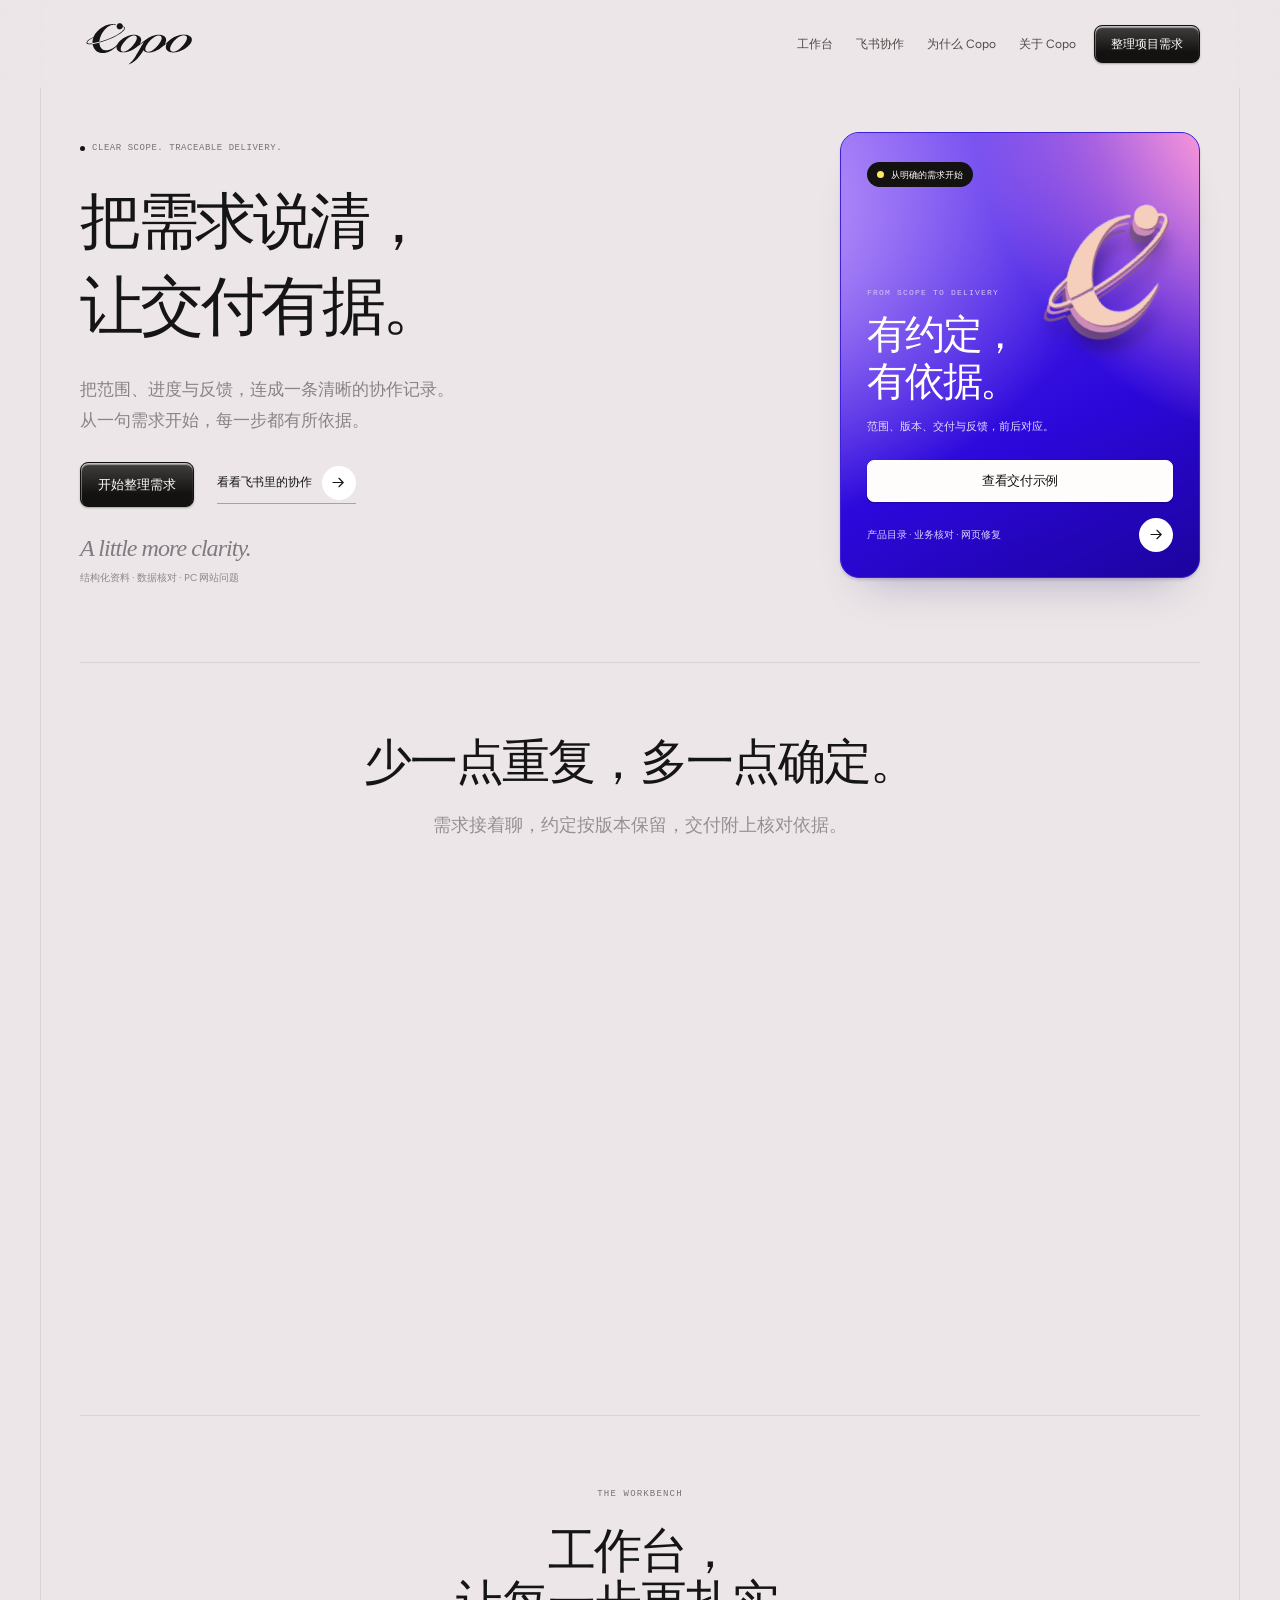
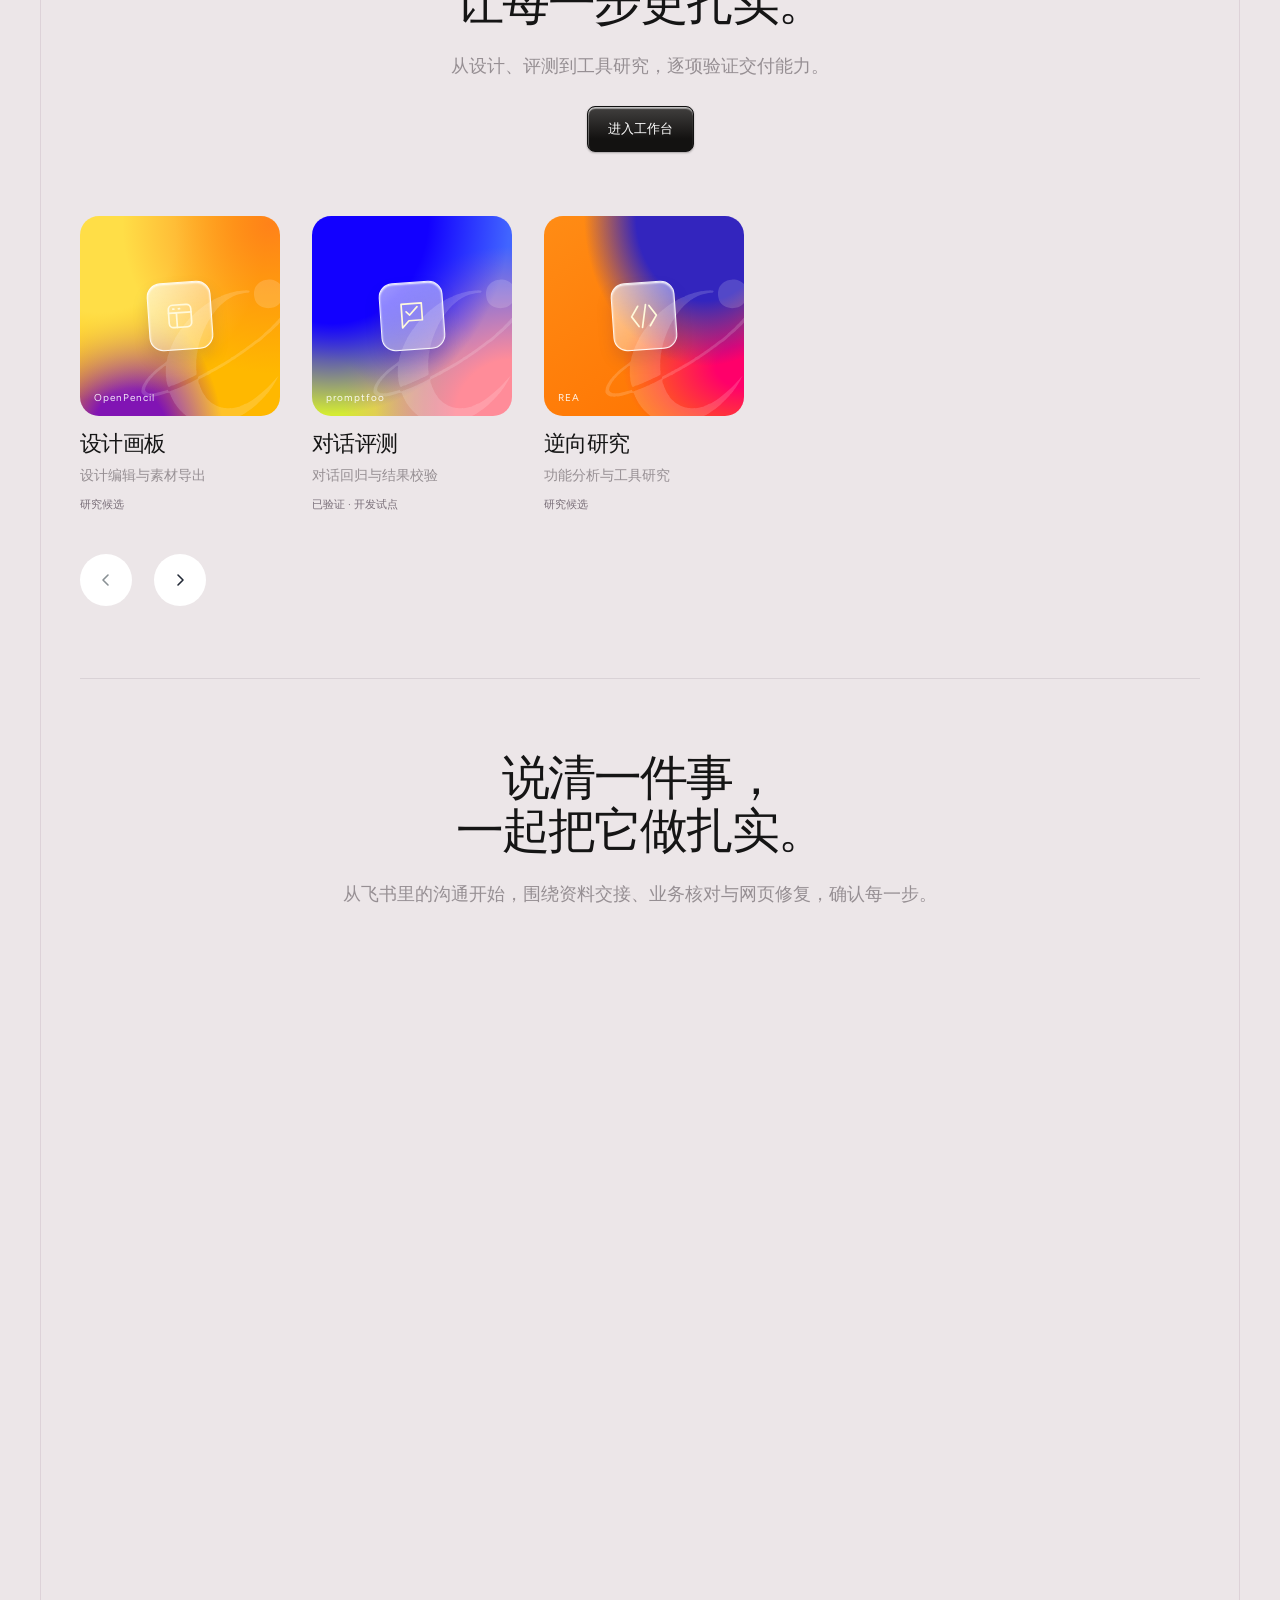
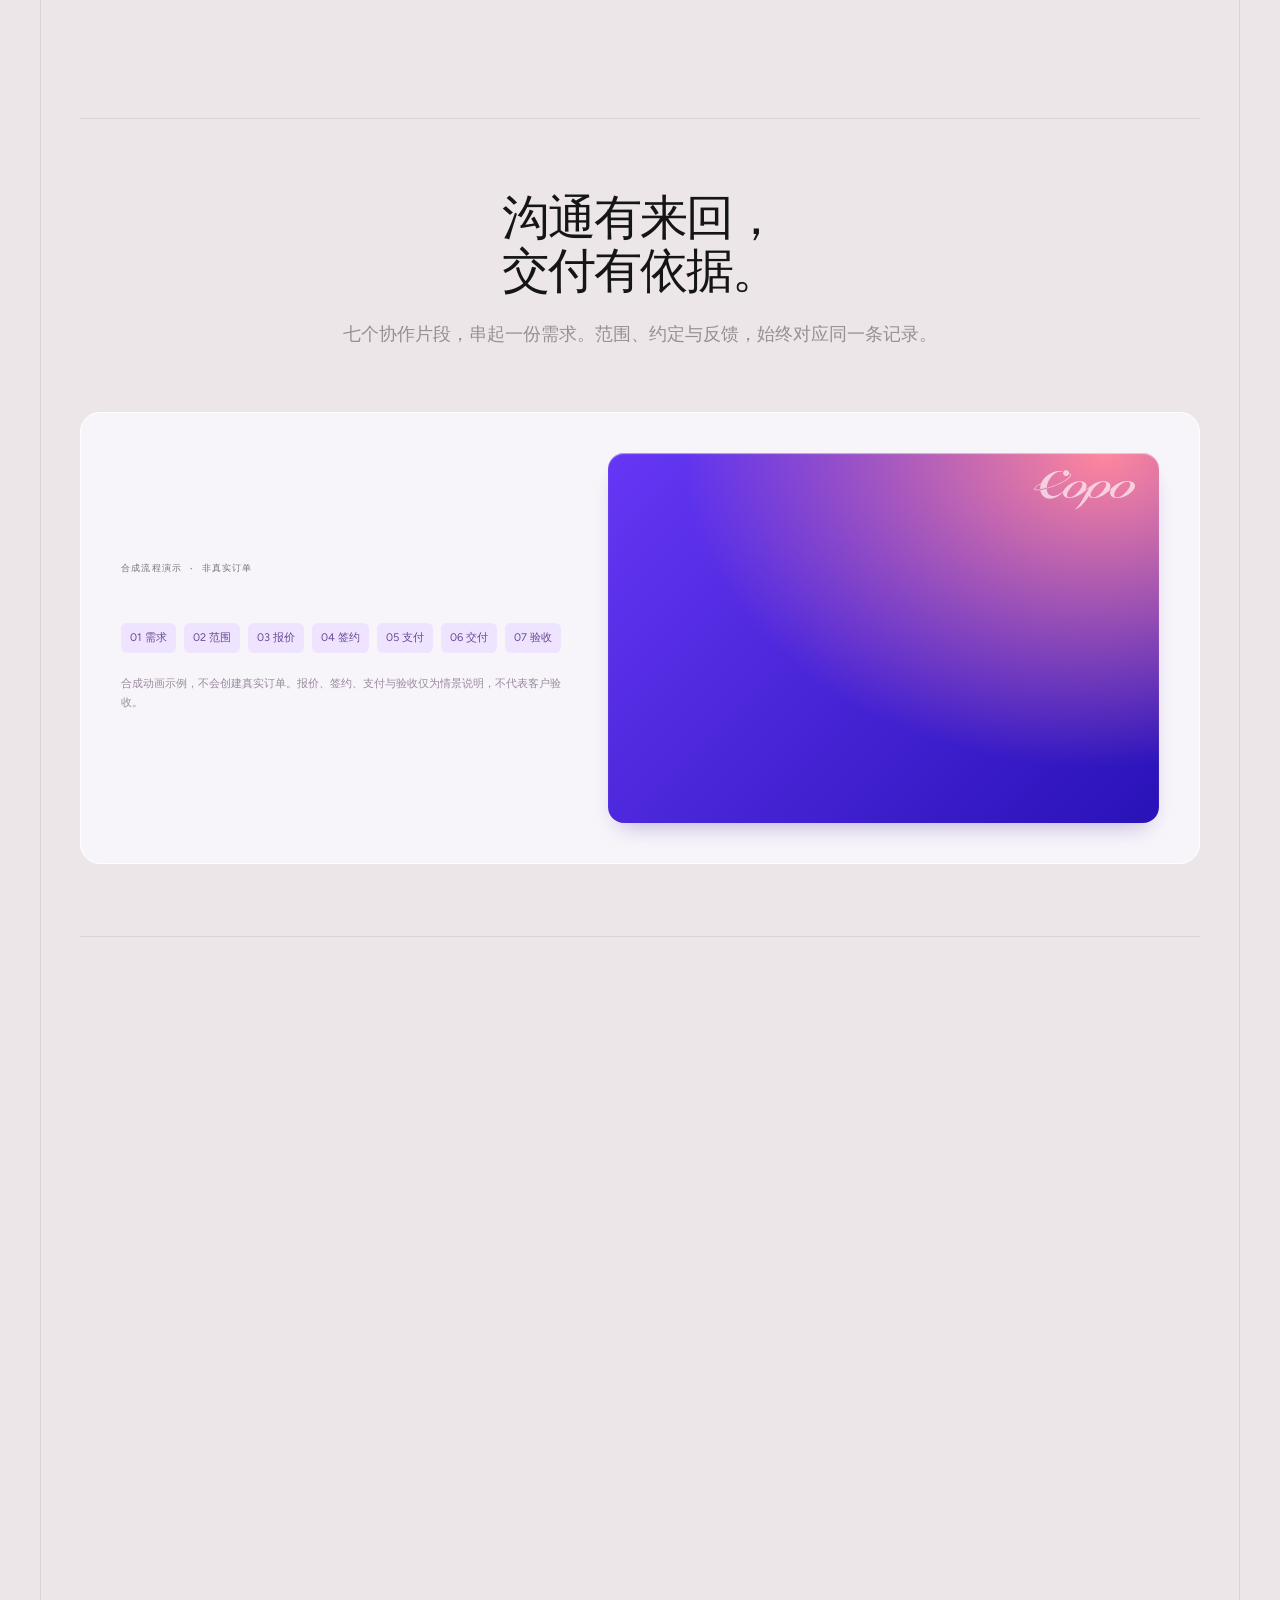
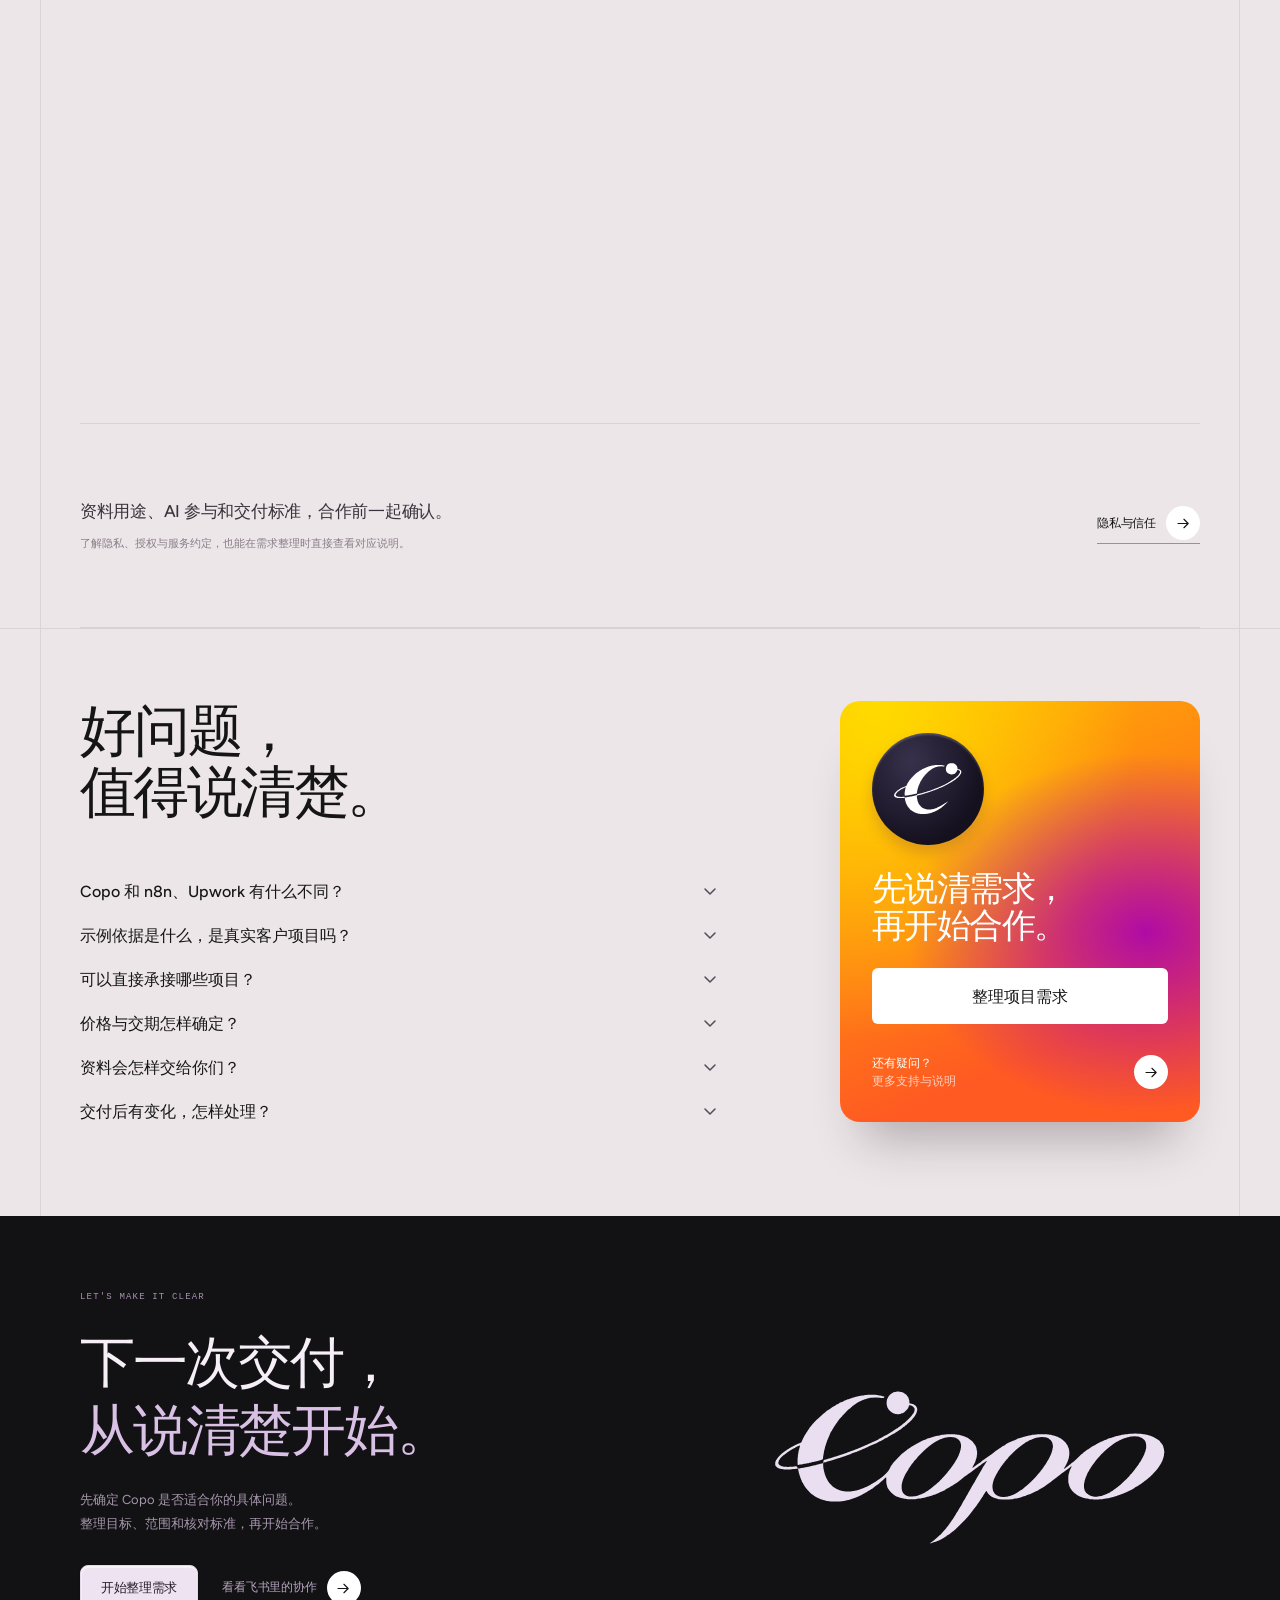
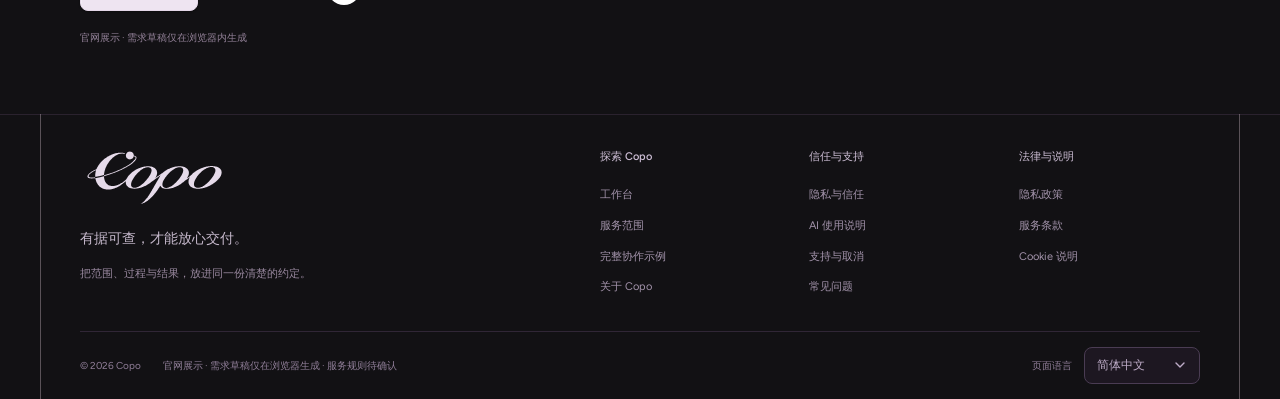
==== docs/index.html @ 919943b5 "发布 Copo 官网静态版本" ====
<!doctype html>
<html lang="zh-CN">
<head>
  <meta charset="utf-8">
  <meta name="viewport" content="width=device-width, initial-scale=1">
  <meta name="description" content="在飞书里澄清需求、确认范围、跟进交付与反馈。了解 Copo 的基本功能、协作优势与专业交接示例。">
  <meta name="referrer" content="no-referrer">
  <meta name="robots" content="noindex, nofollow">
  <meta name="theme-color" content="#ece6e8">
  <meta http-equiv="Content-Security-Policy" content="default-src 'none'; script-src 'self'; style-src 'self'; font-src data:; img-src 'self'; connect-src 'none'; form-action 'none'; base-uri 'none'; object-src 'none'">
  <title>Copo · 从需求，到可核对的交付</title>
  <link rel="icon" href="favicon.svg?v=lunar-20261014" type="image/svg+xml">
  <link rel="stylesheet" href="website.css">
  <script src="website-copy.js" defer></script>
  <script src="workbench-catalog.js" defer></script>
  <script src="website.js" defer></script>
</head>
<body data-surface="public" data-page="home">
  <a class="skip-link" href="#main">跳到主要内容</a>
  <header id="site-header"></header>
  <main id="main" tabindex="-1"></main>
  <footer id="site-footer"></footer>
  <noscript><p>请启用 JavaScript 查看交互预览。此页面不会上传资料。</p></noscript>
</body>
</html>
---- docs/website.css ----
:root {
  --paper: #ece8e7;
  --ink: #131211;
  --muted: #65605e;
  --line: #d8d2cf;
  --surface: #e5e0de;
  --accent: #4821be;
  --accent-soft: #e9e0fb;
  --button: #141313;
  --radius: 22px;
  --display-serif: "Iowan Old Style", "Baskerville", "Songti SC", "STSong", Georgia, serif;
  font-family: "PingFang SC", "Microsoft YaHei", -apple-system, BlinkMacSystemFont, "Segoe UI", sans-serif;
  color: var(--ink);
  background: var(--paper);
  font-synthesis: none;
  line-height: 1.7;
  -webkit-font-smoothing: antialiased;
  scroll-behavior: smooth;
  scroll-padding-top: 104px;
}
* { box-sizing: border-box; }
body { margin: 0; min-width: 900px; }
button, input, textarea, select { font: inherit; }
button, a, input, textarea, select, summary { -webkit-tap-highlight-color: transparent; }
a { color: inherit; text-decoration: none; }
button, summary { cursor: pointer; }
button { color: inherit; }
button:disabled { cursor: default; }
p, h1, h2, h3, h4 { margin: 0; }
h1, h2, h3, h4 { font-weight: 600; }
p { text-wrap: pretty; }
svg { display: block; }
::selection { background: #e6e1ff; color: var(--ink); }
:focus-visible { outline: 3px solid #a99cff; outline-offset: 4px; }
[hidden] { display: none !important; }
.sr-only { position: absolute; width: 1px; height: 1px; padding: 0; margin: -1px; overflow: hidden; clip: rect(0, 0, 0, 0); white-space: nowrap; border: 0; }
.skip-link { position: fixed; left: 24px; top: -100px; z-index: 20; padding: 12px 20px; background: var(--button); color: white; }
.skip-link:focus { top: 10px; }
.container { width: calc(100% - 112px); max-width: 1240px; margin-inline: auto; }
.section-space { padding-block: 88px; }
.eyebrow, .small-label { font-size: 11px; font-weight: 500; letter-spacing: .11em; line-height: 1.5; }
.eyebrow { margin-bottom: 22px; color: var(--muted); }
h2 { font-size: clamp(31px, 2.8vw, 39px); line-height: 1.45; letter-spacing: -.035em; }
.fine { color: var(--muted); font-size: 12px; line-height: 1.8; }
.button { display: inline-flex; align-items: center; justify-content: center; gap: 24px; min-height: 46px; padding: 11px 20px; border: 1px solid var(--button); border-radius: 7px; color: white; background: var(--button); font-size: 14px; font-weight: 500; white-space: nowrap; transition: background .18s, border-color .18s; }
.button:hover { background: #11121a; border-color: #11121a; }
.button-outline { color: #464955; border-color: #dddfe7; background: #fff; }
.button-outline:hover { background: var(--surface); border-color: #c7c9d4; }
.button span[aria-hidden] { font-size: 18px; font-weight: 400; }
.text-link { display: inline-flex; align-items: center; gap: 16px; font-size: 14px; font-weight: 500; padding-bottom: 3px; border-bottom: 1px solid #d2d3de; transition: color .18s; }
.text-link:hover { color: var(--accent); border-color: var(--accent); }
.text-link span { font-size: 19px; }
.brand { display: inline-flex; align-items: center; gap: 8px; font-family: -apple-system, BlinkMacSystemFont, "Segoe UI", sans-serif; font-size: 28px; line-height: 1; font-weight: 650; letter-spacing: -1.2px; }
.brand svg { width: 33px; height: 33px; }
.site-console-link { display: inline-flex; align-items: center; gap: 6px; font-size: 13px; white-space: nowrap; }
.site-console-link:hover { color: var(--accent); }
.site-console-link[aria-current="page"] { color: var(--accent); }
.site-login-link { padding: 8px 4px; font-size: 12px; white-space: nowrap; }
.site-login-link:hover, .site-login-link[aria-current="page"] { color: var(--accent); text-decoration: underline; text-underline-offset: 5px; }
.site-login { display: grid; grid-template-columns: minmax(0, 1fr) 420px; gap: 64px; align-items: start; padding-block: 60px 88px; min-height: calc(100vh - 88px); }
.site-login-intro h1 { font-size: clamp(36px, 3.6vw, 52px); line-height: 1.4; letter-spacing: -.04em; white-space: pre-line; }
.site-login-description { max-width: 390px; margin-block: 24px 32px; color: var(--muted); font-size: 15px; line-height: 1.9; }
.site-login-card { padding: 32px; border: 1px solid var(--line); border-radius: var(--radius); background: #fff; box-shadow: 0 16px 48px #23242f06; }
.site-login-badge { display: inline-block; padding: 3px 8px; border-radius: 4px; background: var(--accent-soft); color: var(--accent); font-size: 12px; }
.site-login-card h2 { margin-block: 18px 8px; font-size: 24px; line-height: 1.5; }
.site-login-card .login-intro, .site-login-card .login-status { margin-bottom: 24px; color: var(--muted); font-size: 13px; line-height: 1.8; }
.site-login-card label { display: block; margin-bottom: 8px; font-size: 13px; font-weight: 500; }
.site-login-card input { display: block; width: 100%; min-height: 44px; margin-bottom: 20px; padding: 10px 12px; border: 1px solid #d9d9e2; border-radius: 7px; color: var(--ink); background: #fff; font: inherit; font-size: 14px; }
.site-login-card input:disabled { background: var(--surface); }
.site-login-card .login-button { width: 100%; min-height: 44px; padding: 10px 16px; border: 1px solid var(--button); border-radius: 7px; color: #fff; background: var(--button); font: inherit; font-size: 14px; cursor: pointer; }
.site-login-card .login-button:hover:not(:disabled) { background: #11121a; }
.site-login-card .login-button:disabled { opacity: .65; cursor: not-allowed; }
.site-login-card .login-button.secondary { color: var(--ink); background: #fff; border-color: var(--line); }
.site-login-card .login-button.secondary:hover:not(:disabled) { background: var(--surface); }
.site-login-card .login-setup { margin-top: 20px; }
.site-login-card .login-setup p { margin: 0; font-size: 12px; line-height: 1.8; color: #70666e; overflow-wrap: anywhere; }
.site-login-card .login-recheck { margin-top: 6px; padding: 0; border: 0; background: transparent; color: #4e4058; font: inherit; font-size: 12px; text-decoration: underline; text-underline-offset: 4px; cursor: pointer; }
.site-login-card .login-recheck:hover { color: #171219; }
.site-login-card .login-recheck:disabled { opacity: .6; cursor: wait; }
.site-login-card .login-error, .site-login-card .login-status.is-error { color: #a43e38; font-size: 13px; line-height: 1.8; margin-bottom: 16px; }
.site-login-card .login-footnote { margin-top: 24px; padding-top: 20px; border-top: 1px solid var(--line); font-size: 12px; color: var(--muted); }
#site-header { position: sticky; top: 0; z-index: 10; background: rgba(255, 255, 255, .95); backdrop-filter: blur(16px); border-bottom: 1px solid var(--line); }
.header-inner { height: 80px; display: flex; align-items: center; justify-content: space-between; gap: 24px; }
.header-inner nav { display: flex; align-items: center; gap: 27px; font-size: 13px; margin-left: 30px; }
.header-inner nav a { padding-block: 12px; color: var(--muted); }
.header-inner nav a:hover, .header-inner nav a[aria-current] { color: var(--ink); }
.header-actions { display: flex; gap: 21px; align-items: center; }
.header-actions .button { min-height: 39px; padding: 8px 15px; font-size: 12px; gap: 22px; }
.preview-pill { display: flex; align-items: center; gap: 6px; color: var(--muted); font-size: 11px; white-space: nowrap; }
.preview-pill i, .art-dot { display: inline-block; width: 5px; height: 5px; border-radius: 50%; background: var(--accent); }
.hero { display: grid; grid-template-columns: 1.18fr 1fr; gap: 56px; align-items: center; padding-block: 81px 68px; min-height: 586px; }
.hero .eyebrow { margin-bottom: 26px; }
.hero h1 { font-size: clamp(49px, 4.25vw, 63px); line-height: 1.4; letter-spacing: -.052em; font-weight: 610; white-space: nowrap; }
.hero h1 span { color: #5d6070; }
.hero-intro { margin-top: 25px; max-width: 450px; font-size: 15px; line-height: 1.95; color: var(--muted); }
.hero-actions { display: flex; gap: 12px; margin-top: 31px; }
.hero-foot { font-size: 11px; margin-top: 21px; color: var(--muted); }
.hero-preview { margin: 0; position: relative; min-width: 0; height: 410px; }
.hero-preview::before { content: ""; position: absolute; inset: 26px -12px 31px -20px; background: radial-gradient(ellipse at 70% 70%, #eeecfc, #f7f8fb 70%, #ffffff00); border-radius: 28px; }
.hero-window { position: absolute; top: 34px; left: 0; width: calc(100% - 26px); border: 1px solid #dedfe8; background: #fff; border-radius: var(--radius); box-shadow: 0 16px 45px -20px #29223c30, 0 2px 5px #20233106; overflow: hidden; }
.hero-window-bar { display: flex; align-items: center; gap: 15px; height: 47px; padding: 0 17px; border-bottom: 1px solid var(--line); background: #fcfcfe; font-size: 10px; color: var(--muted); }
.mini-brand { display: flex; align-items: center; gap: 4px; font: 600 16px/1 -apple-system, BlinkMacSystemFont, sans-serif; color: #525361; }
.mini-brand svg { width: 21px; height: 21px; }
.hero-window-bar > i { margin-left: auto; font-size: 19px; font-style: normal; letter-spacing: 2px; }
.hero-window-layout { display: grid; grid-template-columns: 48px 1fr; }
.hero-dock { padding: 17px 7px; border-right: 1px solid var(--line); background: #fafbfc; display: flex; flex-direction: column; gap: 12px; }
.hero-dock > span { display: grid; place-items: center; height: 32px; color: #a3a5b3; border-radius: 6px; }
.hero-dock > .active { background: var(--accent-soft); color: var(--accent); }
.hero-dock svg { width: 20px; height: 20px; }
.hero-window-main { padding: 23px 22px 42px; min-width: 0; }
.hero-task-heading { display: flex; align-items: center; gap: 10px; justify-content: space-between; }
.hero-task-heading .small-label { font-size: 8px; color: var(--muted); letter-spacing: .05em; }
.hero-status { background: var(--accent-soft); color: var(--muted); border: 1px solid #e7e2fb; font-size: 8px; padding: 3px 7px; border-radius: 4px; white-space: nowrap; }
.hero-window-main h2 { font-size: 20px; font-weight: 600; letter-spacing: -.035em; margin: 15px 0 20px; }
.hero-field-list { border: 1px solid var(--line); border-radius: 7px; overflow: hidden; }
.hero-field-list > div { display: grid; grid-template-columns: 69px 1fr; gap: 9px; padding: 10px 12px; border-bottom: 1px solid var(--line); font-size: 9px; line-height: 1.7; }
.hero-field-list > div:last-child { border: 0; }
.hero-field-list span { color: var(--muted); }
.hero-field-list strong { color: #696b7a; font-weight: 400; }
.hero-mini-progress { display: flex; gap: 0; margin-top: 22px; max-width: 160px; }
.hero-mini-progress > span { flex: 1; font-size: 8px; color: #c2c3cc; padding-bottom: 5px; border-bottom: 2px solid #eeeff3; }
.hero-mini-progress > .active { color: var(--accent); border-color: var(--accent); }
.hero-confirm-card { position: absolute; width: 223px; right: -9px; top: 227px; border: 1px solid #dadce7; border-radius: 9px; overflow: hidden; background: white; box-shadow: 0 14px 30px -13px #29223c30; }
.hero-confirm-bar { display: flex; align-items: center; gap: 6px; min-height: 35px; padding: 7px 12px; border-bottom: 1px solid #e4dffa; background: #efebfd; color: var(--muted); font-size: 9px; }
.app-icon { display: grid; place-items: center; width: 17px; height: 17px; padding: 2px; color: #fff; background: var(--accent); border-radius: 4px; }
.app-icon svg { width: 13px; height: 13px; }
.hero-confirm-bar > span:last-child { margin-left: auto; font-size: 13px; }
.hero-confirm-body { padding: 16px; }
.hero-confirm-body h3 { font-size: 13px; font-weight: 550; margin-bottom: 12px; }
.hero-confirm-body p { display: flex; gap: 7px; align-items: center; font-size: 9px; color: var(--muted); padding-block: 6px; }
.confirm-checkbox { width: 10px; height: 10px; border: 1px solid #dddce8; border-radius: 3px; }
.confirm-index { margin-left: auto; color: #c4c5ce; font-size: 8px; }
.hero-preview figcaption { position: absolute; left: 12px; bottom: 0; font-size: 9px; color: var(--muted); letter-spacing: .025em; }
.principle-ribbon { display: flex; align-items: center; gap: 45px; padding-block: 21px; border-block: 1px solid var(--line); font-size: 12px; color: var(--muted); }
.principle-ribbon > span { display: inline-flex; align-items: center; gap: 9px; }
.ribbon-icon { font-size: 20px; color: #999ba9; line-height: 1; }
.principle-ribbon .ribbon-last { margin-left: auto; font-size: 10px; color: var(--muted); }
.section-top { display: flex; justify-content: space-between; gap: 40px; align-items: flex-end; margin-bottom: 38px; }
.section-top > p { width: 370px; max-width: 37%; font-size: 14px; line-height: 1.95; color: var(--muted); padding-bottom: 4px; }
.showcase { padding-top: 81px; }
.showcase-board { display: flex; border: 1px solid #e1e3eb; border-radius: var(--radius); overflow: hidden; background: #fff; box-shadow: 0 18px 50px -30px #36334322; min-height: 411px; }
.board-rail { width: 182px; flex-shrink: 0; padding: 26px 18px; background: #fafbfc; border-right: 1px solid var(--line); display: flex; flex-direction: column; }
.board-wordmark { display: flex; align-items: center; gap: 5px; font: 600 21px/1 -apple-system, BlinkMacSystemFont, sans-serif; letter-spacing: -.8px; }
.board-wordmark svg { width: 26px; height: 26px; }
.board-rail-caption { font-size: 10px; color: var(--muted); margin: 22px 10px 14px; }
.board-navigation { display: grid; gap: 5px; }
.board-navigation > span { display: flex; align-items: center; gap: 12px; border-radius: 6px; font-size: 11px; padding: 9px 10px; color: var(--muted); }
.board-navigation .selected { background: var(--accent-soft); color: var(--accent); }
.board-navigation i { font-style: normal; font-size: 9px; opacity: .7; }
.rail-bottom { margin-top: auto; display: flex; gap: 7px; align-items: center; font-size: 10px; color: var(--muted); padding-left: 10px; }
.board-main { flex: 1; padding: 29px 32px 21px; min-width: 0; }
.board-heading { display: flex; justify-content: space-between; align-items: center; gap: 16px; margin-bottom: 25px; }
.board-heading small { font-size: 10px; color: var(--muted); }
.board-heading h3 { margin-top: 6px; font-size: 18px; font-weight: 550; letter-spacing: -.025em; }
.board-status { font-size: 9px; color: var(--muted); white-space: nowrap; }
.board-content { display: grid; grid-template-columns: 1.55fr 1fr; gap: 24px; align-items: start; }
.sample-document { border: 1px solid var(--line); border-radius: 8px; overflow: hidden; background: #fff; }
.document-header { padding: 15px 17px; display: flex; gap: 9px; align-items: center; }
.file-icon { background: #f5f4fc; color: #9485ce; padding: 6px; border-radius: 5px; }
.file-icon svg { width: 20px; height: 20px; }
.document-header strong { font-size: 12px; font-weight: 500; color: var(--muted); }
.sample-document table { width: 100%; border-collapse: collapse; font-size: 11px; }
.sample-document th { text-align: left; background: #fafbfc; color: var(--muted); font-size: 10px; font-weight: 400; }
.sample-document th, .sample-document td { padding: 10px 17px; border-top: 1px solid #edeef3; }
.sample-document td:first-child, .sample-document td:nth-child(2) { font-variant-numeric: tabular-nums; }
.sample-document td { color: var(--muted); }
.duplicate-row { background: #faf9ff; }
.sample-document .duplicate-row td { color: var(--muted); }
.document-summary { display: flex; justify-content: space-between; gap: 16px; padding: 15px 17px; border-top: 1px solid var(--line); }
.document-summary span { display: block; font-size: 10px; color: var(--muted); }
.document-summary strong { font-size: 13px; font-weight: 550; line-height: 1.7; }
.document-summary strong small { font-size: 10px; font-weight: 400; }
.checklist { padding: 6px 0; }
.checklist > p { color: var(--muted); margin-bottom: 15px; }
.checklist > div:not(.rule-note) { font-size: 12px; color: var(--muted); display: flex; align-items: center; gap: 9px; padding-block: 8px; }
.checklist > div span { color: #a398d1; font-size: 16px; }
.rule-note { border-top: 1px solid var(--line); margin-top: 14px; padding-top: 15px; font-size: 11px; line-height: 1.9; color: var(--muted); }
.board-bottom { display: flex; justify-content: space-between; border-top: 1px solid var(--line); padding-top: 14px; margin-top: 25px; font-size: 10px; color: var(--muted); }
.services-section, .faq-section { background: var(--surface); border-block: 1px solid var(--line); }
.service-grid { display: grid; grid-template-columns: repeat(3, 1fr); gap: 20px; }
.service-card { display: flex; flex-direction: column; background: white; padding: 28px; border: 1px solid var(--line); border-radius: var(--radius); }
.service-card-top { display: flex; justify-content: space-between; align-items: center; color: var(--muted); margin-bottom: 24px; }
.service-icon { display: grid; place-items: center; width: 42px; height: 42px; border: 1px solid #e9e6f8; background: #f8f7fe; border-radius: 9px; color: #9c8dd3; }
.service-icon svg { width: 24px; height: 24px; }
.service-card h3 { font-size: 22px; font-weight: 550; letter-spacing: -.035em; margin-bottom: 15px; }
.service-card > p { font-size: 13px; line-height: 1.95; color: var(--muted); min-height: 76px; }
.deliver { padding-block: 20px; margin-top: 18px; border-top: 1px solid var(--line); }
.deliver > span { color: var(--muted); font-size: 11px; }
.deliver p { color: var(--muted); font-size: 12px; line-height: 1.95; margin-top: 7px; }
.scope-details { font-size: 11px; border-top: 1px solid var(--line); margin-bottom: 21px; }
summary { list-style: none; }
summary::-webkit-details-marker { display: none; }
.scope-details summary, .faq-list summary { display: flex; justify-content: space-between; align-items: center; gap: 20px; }
.scope-details summary { padding-block: 12px; color: var(--muted); }
.scope-details summary > span { font-size: 17px; }
.scope-details p { line-height: 1.95; padding-bottom: 12px; color: var(--muted); }
.scope-details[open] > summary > span, .faq-list details[open] > summary > span { transform: rotate(45deg); }
.service-card .text-link { margin-top: auto; align-self: flex-start; font-size: 12px; }
.process-tabs { display: grid; grid-template-columns: repeat(4, 1fr); gap: 0; border: 1px solid var(--line); border-radius: 9px; overflow: hidden; background: #fafbfc; }
.process-tabs button { display: flex; align-items: center; gap: 12px; border: 0; border-right: 1px solid var(--line); background: transparent; padding: 18px 22px; font-size: 14px; color: var(--muted); }
.process-tabs button:last-child { border-right: 0; }
.process-tabs button[aria-selected="true"] { background: var(--accent-soft); color: var(--accent); }
.process-tabs button > span { font-size: 10px; opacity: .65; }
.process-tabs button > i { margin-left: auto; font-size: 17px; font-style: normal; }
.process-panel { display: grid; grid-template-columns: 1.12fr 1fr; gap: 60px; padding: 40px 0 0; }
.step-copy { padding: 24px 28px; }
.step-number { display: block; color: #b1b3bf; font-size: 11px; letter-spacing: .1em; margin-bottom: 15px; }
.step-copy h3 { font-size: 25px; line-height: 1.55; font-weight: 550; letter-spacing: -.035em; margin-bottom: 17px; }
.step-copy p { font-size: 14px; color: var(--muted); line-height: 1.95; }
.step-copy ul { margin: 19px 0 0; padding: 0; list-style: none; font-size: 12px; color: var(--muted); display: flex; flex-wrap: wrap; gap: 9px 21px; }
.step-copy li::before { content: "✓"; margin-right: 7px; color: #a096cb; }
.step-example { padding: 28px; border: 1px solid var(--line); border-radius: var(--radius); background: #fafbfc; }
.step-example-top { display: flex; justify-content: space-between; align-items: center; color: #a0a2ae; }
.step-example-top .small-label { font-size: 10px; letter-spacing: .02em; }
.step-example h4 { font-size: 19px; font-weight: 550; margin: 20px 0 13px; }
.step-example > p { font-size: 12px; line-height: 1.95; color: var(--muted); }
.step-track { display: flex; margin: 26px 0 13px; align-items: center; }
.step-track span { flex: 1; border-bottom: 1px solid #e4e5ec; padding-bottom: 10px; font-size: 10px; color: #b2b4bf; }
.step-track .current { color: var(--accent); border-color: var(--accent); font-weight: 600; }
.step-example > p.fine { font-size: 10px; }
.trust-section { background: #f8f9fb; border-block: 1px solid var(--line); }
.trust-inner { display: grid; grid-template-columns: 1.35fr 1fr; gap: 85px; padding-block: 70px; align-items: center; }
.trust-inner h2 { font-size: clamp(29px, 2.45vw, 35px); line-height: 1.6; font-weight: 550; }
.trust-inner > div:first-child > p:not(.eyebrow) { color: var(--muted); font-size: 13px; max-width: 460px; margin-top: 23px; line-height: 1.95; }
.trust-inner .text-link { margin-top: 27px; }
.trust-art { border: 1px solid var(--line); border-radius: var(--radius); background: white; padding: 25px 30px; }
.trust-symbol { width: 42px; height: 42px; border: 1px solid #e8e5f6; border-radius: 9px; background: #f7f5ff; color: #9b8bd7; display: grid; place-items: center; }
.trust-symbol svg { width: 28px; height: 28px; }
.trust-points { margin-top: 13px; }
.trust-points p { display: flex; align-items: center; gap: 12px; font-size: 12px; color: var(--muted); padding-block: 13px; border-bottom: 1px solid #eff0f4; }
.trust-points p:last-child { border: 0; padding-bottom: 0; }
.trust-points p > span { color: #a69cd1; }
.quote { display: grid; grid-template-columns: 1fr 1fr; gap: 90px; align-items: center; }
.quote > div:last-child > p { color: var(--muted); font-size: 14px; line-height: 2; }
.quote > div:last-child > p.fine { margin: 17px 0 25px; font-size: 11px; }
.faq-inner { display: grid; grid-template-columns: 1fr 1.36fr; gap: 85px; }
.faq-inner h2 { font-size: 32px; max-width: 320px; }
.faq-list details { border-bottom: 1px solid #e0e2e9; }
.faq-list details:first-child { border-top: 1px solid #e0e2e9; }
.faq-list summary { padding: 23px 0; font-size: 14px; color: #606473; }
.faq-list summary span { color: #a2a5b1; font-size: 22px; font-weight: 300; transition: transform .18s; }
.faq-list details p { padding: 0 30px 24px 0; color: var(--muted); font-size: 13px; line-height: 1.95; }
.inquiry-section { display: grid; grid-template-columns: 1fr 1.28fr; gap: 90px; padding-block: 96px; }
.inquiry-lead { font-size: 15px; line-height: 2; color: var(--muted); margin: 22px 0 38px; }
.inquiry-intro h3 { font-size: 16px; margin-bottom: 12px; }
.inquiry-intro > p:not(.inquiry-lead) { font-size: 12px; color: var(--muted); line-height: 1.95; }
.inquiry-state { display: flex; align-items: flex-start; gap: 8px; padding: 18px 0; margin-block: 16px 12px; border-block: 1px solid var(--line); }
.inquiry-state .art-dot { margin-top: 8px; flex-shrink: 0; }
.inquiry-intro > .text-link { font-size: 12px; }
#inquiry-form { padding: 31px; border: 1px solid var(--line); border-radius: var(--radius); background: white; box-shadow: 0 15px 40px -30px #25283820; }
#inquiry-form > label { display: block; font-size: 12px; color: var(--muted); margin-bottom: 19px; }
input:not([type="checkbox"]), textarea, select { display: block; width: 100%; color: var(--ink); background: #fcfcfd; border: 1px solid #e2e3eb; border-radius: 6px; padding: 10px 12px; margin-top: 8px; font-size: 12px; line-height: 1.8; }
input::placeholder, textarea::placeholder { color: #b0b2be; opacity: 1; }
textarea { resize: vertical; }
.field-required { float: right; color: var(--muted); font-size: 9px; }
#inquiry-form > label.consent { display: flex; gap: 10px; color: var(--muted); font-size: 11px; align-items: flex-start; }
.consent input { width: 13px; height: 13px; margin: 3px 0 0; accent-color: var(--accent); flex-shrink: 0; }
.form-actions { display: flex; gap: 9px; align-items: center; flex-wrap: wrap; }
.form-actions .button { padding: 10px 14px; min-height: 42px; font-size: 11px; gap: 15px; }
.reset-button { border: 0; background: transparent; margin-left: auto; font-size: 10px; color: var(--muted); padding: 8px; }
#inquiry-form > p.fine { font-size: 10px; margin-top: 16px; }
.form-result { color: var(--accent); font-size: 11px; line-height: 1.9; margin-top: 12px; }
#copy-area { margin-top: 20px; }
#inquiry-json { font-family: ui-monospace, "SFMono-Regular", Menlo, monospace; font-size: 11px; }
#site-footer { border-top: 1px solid var(--line); background: #fafbfc; padding-top: 51px; }
.footer-main { display: grid; grid-template-columns: 1.1fr 1.45fr; gap: 100px; padding-bottom: 47px; }
.footer-brand .brand { font-size: 27px; }
.footer-brand .brand svg { width: 31px; height: 31px; }
.footer-brand .footer-tagline { font-size: 15px; color: #767a89; margin-top: 22px; }
.footer-brand > p:last-child { font-size: 11px; line-height: 1.95; color: var(--muted); max-width: 270px; margin-top: 12px; }
.footer-nav { display: grid; grid-template-columns: repeat(3, 1fr); gap: 28px; }
.footer-nav h2 { font-size: 11px; font-weight: 550; color: #747887; letter-spacing: 0; margin-bottom: 16px; }
.footer-nav a { display: block; font-size: 11px; color: var(--muted); padding-block: 5px; }
.footer-nav a:hover { color: var(--accent); }
.footer-bottom { display: flex; gap: 22px; align-items: center; border-top: 1px solid var(--line); min-height: 68px; color: var(--muted); font-size: 9px; }
.locale-label { margin-left: auto; display: flex; align-items: center; gap: 12px; }
.locale-label select { width: auto; margin: 0; padding: 5px 22px 5px 8px; background: transparent; color: var(--muted); font-size: 10px; }
.inner-hero { position: relative; padding-block: 80px 71px; border-bottom: 1px solid var(--line); }
.inner-hero h1 { font-size: 61px; line-height: 1.4; letter-spacing: -.05em; font-weight: 550; }
.inner-hero > p:last-of-type { max-width: 520px; color: var(--muted); font-size: 15px; line-height: 1.95; margin-top: 26px; }
.inner-mark { position: absolute; right: 70px; top: 91px; width: 172px; height: 172px; border: 1px solid #e6e3f1; border-radius: 28px; display: grid; place-items: center; background: #faf9ff; color: #c9c2e7; }
.inner-mark svg { width: 110px; height: 110px; }
.about-statement { display: grid; grid-template-columns: 1fr 1fr; gap: 110px; padding-top: 78px; align-items: center; }
.about-statement h2 { font-size: 32px; line-height: 1.6; }
.about-statement p { color: var(--muted); font-size: 14px; line-height: 2; }
.values-grid { display: grid; grid-template-columns: repeat(3, 1fr); gap: 22px; }
.values-grid article { padding: 31px; border: 1px solid var(--line); background: #fafbfc; border-radius: var(--radius); position: relative; }
.value-word { display: block; font-size: 43px; color: #b9b4d2; margin-bottom: 28px; letter-spacing: -.06em; }
.values-grid .small-label { position: absolute; right: 31px; top: 39px; color: #b0b3bf; }
.values-grid h2 { font-size: 20px; letter-spacing: -.025em; margin-bottom: 13px; }
.values-grid p { font-size: 12px; line-height: 1.95; color: var(--muted); }
.about-scope { display: grid; grid-template-columns: 1.3fr 1fr; gap: 95px; padding-bottom: 91px; align-items: center; }
.about-scope h2 { font-size: 30px; }
.about-scope > div:first-child p:not(.eyebrow) { color: var(--muted); font-size: 14px; line-height: 2; margin-top: 20px; }
.about-scope .button { margin-top: 27px; }
.scope-note { padding: 30px; border: 1px solid var(--line); border-radius: var(--radius); background: #fafbfc; }
.scope-note svg { width: 41px; height: 41px; color: #b3a9d8; margin-bottom: 19px; }
.scope-note p { color: var(--muted); font-size: 12px; line-height: 2; }
.trust-rows { margin-top: 16px; }
.trust-rows article { display: grid; grid-template-columns: 80px 1fr 205px; gap: 22px; align-items: start; border-bottom: 1px solid var(--line); padding-block: 42px; }
.trust-number { font-size: 28px; color: #b5b0cc; font-weight: 300; line-height: 1.5; }
.trust-rows h2 { font-size: 26px; margin-bottom: 15px; }
.trust-rows article p { font-size: 14px; line-height: 1.95; color: var(--muted); max-width: 660px; }
.trust-rows .text-link { align-self: center; justify-self: end; font-size: 12px; }
.trust-local { display: grid; grid-template-columns: 1.2fr 1fr; gap: 85px; }
.trust-local h2 { font-size: 28px; }
.trust-local > div p:not(.eyebrow) { color: var(--muted); font-size: 14px; line-height: 2; margin: 22px 0 24px; }
.trust-local .text-link { font-size: 12px; }
.trust-local aside { background: #fafbfc; border-radius: var(--radius); border: 1px solid var(--line); padding: 28px; }
.trust-local aside > span { color: #b1a9d2; font-size: 32px; line-height: 1.5; }
.trust-local h3 { font-size: 19px; margin: 15px 0; }
.trust-local aside p { font-size: 12px; color: var(--muted); line-height: 2; }
.legal-hero { padding-block: 67px 36px; border-bottom: 1px solid var(--line); }
.legal-hero .eyebrow { margin-bottom: 15px; }
.legal-hero h1 { font-size: 45px; line-height: 1.45; letter-spacing: -.04em; font-weight: 550; }
.legal-summary { font-size: 15px; color: var(--muted); margin-top: 18px; }
.legal-meta { display: flex; align-items: center; gap: 17px; color: var(--muted); font-size: 10px; margin-top: 26px; }
.draft-pill { padding: 4px 9px; border: 1px solid #e5e1f4; background: #f6f4fd; border-radius: 5px; color: var(--muted); }
.legal-layout { display: grid; grid-template-columns: 240px 1fr; gap: 76px; align-items: start; padding-block: 42px 91px; }
.legal-sidebar { position: sticky; top: 116px; padding-bottom: 24px; }
.legal-sidebar > p { color: var(--muted); margin-bottom: 18px; }
.legal-sidebar nav { display: grid; gap: 8px; border-left: 1px solid var(--line); padding-left: 18px; }
.legal-sidebar nav a { color: var(--muted); font-size: 11px; padding-block: 6px; line-height: 1.8; }
.legal-sidebar nav a:hover { color: var(--accent); }
.legal-sidebar > a { margin-top: 30px; font-size: 11px; }
.legal-notice { display: flex; gap: 13px; align-items: flex-start; padding: 20px 22px; border: 1px solid var(--line); background: #fafbfc; border-radius: var(--radius); margin-bottom: 33px; }
.legal-notice > span { color: #aaa2cd; font-size: 22px; line-height: 1.45; }
.legal-notice p { color: var(--muted); font-size: 12px; line-height: 2; }
.legal-content > section { padding-bottom: 29px; margin-bottom: 29px; border-bottom: 1px solid var(--line); }
.legal-content h2 { font-size: 20px; letter-spacing: -.02em; margin-bottom: 18px; font-weight: 550; }
.legal-content section p { font-size: 13px; line-height: 2.1; color: var(--muted); margin-top: 13px; }
.legal-related { display: flex; gap: 20px; flex-wrap: wrap; align-items: center; }
.legal-related .small-label { color: var(--muted); margin-right: auto; }
.legal-related a { font-size: 11px; color: var(--muted); display: flex; gap: 7px; }
.legal-related a:hover { color: var(--accent); }
@media (prefers-reduced-motion: reduce) {
  :root { scroll-behavior: auto; }
  *, *::before, *::after { transition: none !important; animation: none !important; }
}

/* Homepage: one complete sample task and four connected capability modules. */
.hero-rich { grid-template-columns: 1.04fr 1fr; gap: 52px; padding-block: 70px 60px; min-height: 668px; }
.hero-rich h1 { font-size: clamp(36px, 3.8vw, 55px); line-height: 1.48; white-space: nowrap; }
.hero-rich h1 .hero-title-accent { color: var(--ink); background: linear-gradient(transparent 86%, #e6e1fd 86%); }
.hero-badge { display: inline-flex; align-items: center; gap: 7px; margin-bottom: 22px; padding: 5px 10px; border: 1px solid #e9e5f6; border-radius: 6px; color: #8374bd; background: #fbfaff; font-size: 11px; }
.hero-badge > span { width: 5px; height: 5px; border-radius: 50%; background: var(--accent); }
.hero-rich .hero-intro { max-width: 510px; margin-top: 21px; font-size: 14px; line-height: 2; }
.hero-rich .hero-actions { margin-top: 25px; }
.hero-values { display: grid; grid-template-columns: repeat(3, 1fr); gap: 15px; padding-top: 23px; margin-top: 27px; border-top: 1px solid var(--line); }
.hero-values > div { display: flex; gap: 9px; min-width: 0; }
.hero-values > div > span { font-size: 9px; color: #b4aec8; margin-top: 3px; }
.hero-values strong { display: block; font-size: 12px; font-weight: 550; color: #515564; }
.hero-values small { display: block; margin-top: 6px; font-size: 10px; line-height: 1.9; color: var(--muted); }
.hero-scope { margin-top: 21px; font-size: 11px; color: var(--muted); }
.hero-case-preview { min-width: 0; position: relative; }
.case-preview-heading { display: flex; justify-content: space-between; gap: 18px; padding: 0 8px 14px; font-size: 10px; color: #8b889b; }
.case-preview-heading > span:last-child { letter-spacing: .04em; font-size: 9px; }
.case-preview-shell { position: relative; background: white; border: 1px solid #e1deeb; border-radius: 13px; box-shadow: 0 18px 65px -27px #4840603d, 0 2px 5px #40345705; overflow: hidden; }
.case-preview-shell::before { content: ""; position: absolute; top: 0; left: 0; right: 0; height: 2px; background: linear-gradient(90deg, #cbbffc, #ece7fb 60%, #fff); }
.case-preview-top { display: flex; gap: 16px; align-items: center; justify-content: space-between; padding: 18px 19px; border-bottom: 1px solid var(--line); background: #fdfdff; }
.case-synthetic-label { display: inline-flex; color: var(--muted); font-size: 9px; line-height: 1.6; }
.case-mini-tabs { display: grid; grid-template-columns: repeat(7, 1fr); border-bottom: 1px solid var(--line); padding: 0 13px; background: #fbfbfd; }
.case-mini-tabs button { background: transparent; border: 0; padding: 13px 2px 11px; font-size: 11px; color: var(--muted); position: relative; }
.case-mini-tabs button[aria-selected="true"] { color: var(--accent); }
.case-mini-tabs button[aria-selected="true"]::after { content: ""; position: absolute; inset: auto 10px 0; height: 2px; background: var(--accent); }
.hero-case-panel { min-height: 306px; padding: 22px; }
.compact-stage { display: flex; gap: 15px; justify-content: space-between; color: #9a93af; font-size: 9px; line-height: 1.8; }
.compact-stage > span:last-child { color: var(--muted); }
.compact-demo-view h3 { font-size: 21px; font-weight: 550; line-height: 1.6; letter-spacing: -.025em; margin: 14px 0 15px; }
.demo-message { border: 1px solid #e9e7f0; border-radius: 8px; background: #faf9ff; padding: 16px; }
.demo-message small { display: block; font-size: 9px; color: #8c81b8; margin-bottom: 8px; }
.demo-message p { color: var(--muted); font-size: 12px; line-height: 1.9; }
.compact-next { margin-top: 19px; font-size: 10px; color: var(--muted); line-height: 1.9; }
.compact-next > span { display: block; font-size: 9px; color: #9a92ab; margin-bottom: 4px; }
.case-preview-bottom { display: flex; gap: 15px; justify-content: space-between; align-items: center; border-top: 1px solid var(--line); padding: 12px 19px; background: #fdfdff; font-size: 9px; color: var(--muted); }
.demo-play-link { display: inline-flex; align-items: center; gap: 9px; border: 0; padding: 4px 0; background: transparent; color: var(--accent); font-size: 11px; }
.modules-section { padding-bottom: 88px; }
.module-jump-nav { display: grid; grid-template-columns: repeat(4, minmax(0, 1fr)); margin: 40px 0 24px; border-block: 1px solid var(--line); }
.module-jump-nav > a { display: flex; gap: 12px; align-items: center; padding: 18px 20px; color: #545866; font-size: 13px; transition: background .18s, color .18s; }
.module-jump-nav > a + a { border-left: 1px solid var(--line); }
.module-jump-nav > a > span:first-child { color: #80828f; font: 11px ui-monospace, monospace; }
.module-jump-nav > a > span:last-child { margin-left: auto; color: #8c8e9a; }
.module-jump-nav > a:hover { color: var(--accent); background: var(--accent-soft); }
.feature-grid { display: grid; grid-template-columns: repeat(2, minmax(0, 1fr)); gap: 22px; }
.feature-module { min-width: 0; overflow: hidden; border: 1px solid #e3e5eb; border-radius: 16px; background: #fafbfc; scroll-margin-top: 105px; }
.feature-intake, .feature-acceptance { grid-column: 1 / -1; display: grid; grid-template-columns: minmax(260px, .8fr) minmax(0, 1.2fr); align-items: center; }
.module-copy { padding: 38px 36px 30px; min-width: 0; }
.module-kicker { display: flex; align-items: center; gap: 10px; margin-bottom: 20px; font-size: 12px; font-weight: 500; color: #535865; }
.module-kicker > span { display: grid; place-items: center; width: 25px; height: 25px; border: 1px solid #dcdfea; border-radius: 7px; background: white; color: #6a5bc1; font: 11px ui-monospace, monospace; }
.module-copy h3 { font-size: clamp(25px, 2.3vw, 32px); line-height: 1.48; letter-spacing: -.035em; font-weight: 600; text-wrap: balance; }
.module-copy > p:not(.module-kicker) { max-width: 440px; margin-top: 16px; font-size: 13px; line-height: 1.95; color: #606574; }
.module-copy ul { list-style: none; margin: 19px 0 21px; padding: 0; display: flex; flex-wrap: wrap; gap: 7px 15px; font-size: 11px; line-height: 1.8; color: #606574; }
.module-copy li::before { content: "✓"; margin-right: 6px; color: #7469a6; }
.module-copy .text-link { font-size: 12px; gap: 13px; border: 0; padding: 0; }
.module-copy .text-link:hover { text-decoration: underline; text-underline-offset: 5px; }
.module-preview { min-width: 0; margin: 0 22px 22px; border: 1px solid #e1e4ec; border-radius: 11px; background: #f1f3f7; overflow: hidden; }
.feature-intake .module-preview, .feature-acceptance .module-preview { margin: 24px 24px 24px 0; }
.module-preview-bar { display: flex; align-items: center; gap: 8px; padding: 13px 17px; border-bottom: 1px solid #e3e6ed; background: #f9fafc; }
.module-preview-bar > strong { font-size: 11px; color: #606574; font-weight: 500; }
.module-dot { width: 5px; height: 5px; flex: 0 0 auto; border-radius: 50%; background: #897aca; }
.module-sample { margin-left: auto; color: #707483; font-size: 10px; white-space: nowrap; }
.module-preview-body { padding: 22px 20px 14px; }
.module-preview-caption { margin-top: 14px; font-size: 10px; line-height: 1.7; color: #666b7a; text-align: center; }
.intake-composition { display: grid; grid-template-columns: minmax(0, 1.05fr) 24px minmax(0, 1fr); align-items: center; }
.module-chat { display: grid; gap: 12px; min-width: 0; }
.chat-bubble { border: 1px solid #e0e3eb; border-radius: 9px; padding: 13px; background: white; }
.chat-bubble.customer { margin-left: 12px; }
.chat-bubble.copo { border-color: #dfdaf1; background: #f9f7ff; margin-right: 3px; }
.chat-bubble small { display: flex; align-items: center; gap: 5px; font-size: 10px; color: #6d638d; margin-bottom: 8px; }
.chat-bubble p { font-size: 11px; color: #565b6b; line-height: 1.9; }
.chat-brand { display: grid; place-items: center; width: 18px; height: 18px; background: #7361bd; color: white; border-radius: 5px; font: 600 11px -apple-system, sans-serif; }
.intake-connector { text-align: center; color: #8c81ab; font-size: 19px; }
.intake-summary { min-width: 0; padding: 16px 14px; border: 1px solid #dcdfea; border-radius: 9px; background: white; box-shadow: 0 8px 18px #27335107; }
.summary-heading { display: flex; gap: 6px; align-items: center; color: #454956; font-size: 11px; font-weight: 500; }
.summary-heading > small { margin-left: auto; font-size: 9px; font-weight: 400; color: #767b87; }
.summary-icon { color: #7e72aa; flex-shrink: 0; }
.summary-icon svg { width: 17px; height: 17px; }
.intake-summary dl { margin: 11px 0 14px; }
.intake-summary dl > div { padding: 10px 0; border-bottom: 1px solid #eef0f4; }
.intake-summary dt { color: #767b89; font-size: 9px; margin-bottom: 3px; }
.intake-summary dd { margin: 0; font-size: 11px; color: #4a5061; line-height: 1.7; }
.summary-state { display: flex; align-items: center; gap: 6px; color: #7a6947; font-size: 10px; }
.summary-state > span, .delivery-state > span { width: 5px; height: 5px; background: currentColor; border-radius: 50%; }
.feature-quote, .feature-delivery { display: flex; flex-direction: column; }
.feature-quote .module-copy, .feature-delivery .module-copy { flex: 0 0 auto; }
.feature-quote .module-preview, .feature-delivery .module-preview { flex: 1; }
.quote-sheet, .delivery-board, .acceptance-sheet { background: white; border: 1px solid #e2e5ed; border-radius: 9px; padding: 20px; box-shadow: 0 8px 18px #27335105; }
.quote-sheet-heading, .acceptance-sheet-heading { display: flex; justify-content: space-between; align-items: center; flex-wrap: wrap; gap: 8px; font-size: 10px; color: #6b7182; }
.quote-sheet-heading > span:last-child, .acceptance-sheet-heading > span:last-child { padding: 2px 7px; background: #f2f0fb; border-radius: 4px; color: #706297; }
.quote-sheet h4 { font-size: 15px; font-weight: 550; margin-top: 22px; color: #383d4b; }
.quote-sheet-amount { display: flex; justify-content: space-between; gap: 12px; align-items: baseline; padding: 16px 0 19px; border-bottom: 1px solid #e9ebf0; }
.quote-sheet-amount > span { color: #737888; font-size: 11px; }
.quote-sheet-amount strong { font-size: clamp(22px, 2.2vw, 29px); font-weight: 550; letter-spacing: -.035em; line-height: 1.5; font-variant-numeric: tabular-nums; }
.module-quote { margin: 5px 0 0; }
.module-quote > div { display: grid; grid-template-columns: 64px minmax(0, 1fr); gap: 14px; padding: 11px 0; }
.module-quote dt { color: #737888; font-size: 11px; }
.module-quote dd { margin: 0; color: #505769; font-size: 11px; line-height: 1.8; }
.quote-sheet-footer { display: flex; flex-wrap: wrap; justify-content: space-between; gap: 8px; margin-top: 14px; padding-top: 15px; border-top: 1px dashed #dfe2e9; color: #6c7181; font-size: 10px; }
.delivery-board-heading { display: flex; align-items: center; justify-content: space-between; gap: 8px; color: #6e7383; }
.delivery-board-heading strong { font-size: 11px; font-weight: 500; }
.delivery-board-heading > span { font-size: 10px; }
.delivery-timeline { display: grid; grid-template-columns: repeat(3, minmax(0, 1fr)); padding: 0; margin: 21px 0; list-style: none; }
.delivery-timeline li { position: relative; display: grid; gap: 4px; justify-items: start; font-size: 10px; color: #777c88; }
.delivery-timeline li:not(:last-child)::after { content: ""; position: absolute; inset-inline: 25px 6px; top: 10px; height: 1px; background: #dfe1e9; }
.timeline-marker { display: grid; place-items: center; width: 21px; height: 21px; margin-bottom: 4px; border: 1px solid #dfe1e9; border-radius: 50%; font: 9px ui-monospace, monospace; }
.delivery-timeline strong { font-size: 11px; font-weight: 500; }
.delivery-timeline small { font-size: 9px; }
.delivery-timeline .current { color: #6c5d9a; }
.current .timeline-marker { background: #eeeaf9; border-color: #d6cdef; }
.module-files { display: grid; gap: 8px; }
.module-files > div { display: flex; gap: 10px; align-items: center; border: 1px solid #e8ebf1; border-radius: 6px; padding: 9px 11px; }
.module-file-icon { padding: 5px; color: #8475b0; background: #f3f1fa; border-radius: 5px; flex-shrink: 0; }
.module-file-icon svg { width: 18px; height: 18px; }
.module-files strong { display: block; color: #545b6b; font-size: 11px; font-weight: 500; overflow-wrap: anywhere; }
.module-files small { display: block; color: #7c8290; font-size: 9px; margin-top: 1px; }
.file-version { margin-left: auto; color: #767c8c; font-size: 9px; }
.delivery-state { display: flex; align-items: center; gap: 6px; font-size: 10px; color: #6e6391; margin-top: 15px; }
.feature-acceptance { grid-template-columns: minmax(0, 1.1fr) minmax(270px, .9fr); }
.feature-acceptance > .module-copy { grid-column: 2; grid-row: 1; }
.feature-acceptance > .module-preview { grid-column: 1; grid-row: 1; margin: 24px 0 24px 24px; }
.module-preview-checklist { background: #f0f3f5; }
.acceptance-equation { display: flex; justify-content: space-between; align-items: center; gap: 12px; padding: 24px 8px 20px; border-bottom: 1px solid #edf0f4; }
.acceptance-equation > div { text-align: center; }
.acceptance-equation strong { display: block; font-size: 33px; font-weight: 500; color: #434c60; line-height: 1.2; letter-spacing: -.04em; font-variant-numeric: tabular-nums; }
.acceptance-equation div > span { display: block; font-size: 10px; color: #6b7382; margin-top: 8px; }
.equation-operator { font-size: 18px; color: #939ba9; padding-bottom: 20px; }
.module-checks { display: grid; gap: 11px; margin-top: 17px; }
.module-checks > div { display: flex; align-items: center; gap: 9px; font-size: 11px; color: #596273; }
.module-checks span { flex-shrink: 0; display: grid; place-items: center; background: #edf3f1; color: #68857a; width: 17px; height: 17px; border-radius: 50%; font-size: 10px; }
.acceptance-foot { margin-top: 18px; font-size: 10px; color: #78808d; }
.complete-demo-section { background: #f7f8fb; border-block: 1px solid var(--line); }
.demo-workspace { position: relative; background: white; border: 1px solid #dfe0e9; border-radius: 13px; box-shadow: 0 15px 45px -28px #3025452e; overflow: hidden; }
.demo-workspace-top { display: flex; align-items: center; justify-content: space-between; gap: 28px; padding: 25px 29px; border-bottom: 1px solid var(--line); }
.demo-workspace-top h3 { margin-top: 8px; font-size: 21px; line-height: 1.6; font-weight: 550; }
.demo-workspace-top p { margin-top: 6px; color: var(--muted); font-size: 10px; }
.demo-controls { display: flex; gap: 10px; flex-shrink: 0; }
.demo-controls .button { min-height: 39px; padding: 9px 14px; font-size: 11px; }
.demo-main-tabs { display: grid; grid-template-columns: repeat(7, 1fr); border-bottom: 1px solid var(--line); background: #fbfbfd; }
.demo-main-tabs button { display: flex; align-items: center; gap: 12px; border: 0; border-right: 1px solid var(--line); padding: 17px 16px; background: transparent; font-size: 12px; color: var(--muted); }
.demo-main-tabs button > span { font-size: 9px; opacity: .6; }
.demo-main-tabs button:last-child { border: 0; }
.demo-main-tabs button[aria-selected="true"] { color: var(--accent); background: #f3f0fd; }
.demo-stat-row { display: grid; grid-template-columns: 1fr 1fr 1fr 1.6fr; padding: 22px 29px; border-bottom: 1px solid var(--line); background: #fdfdfe; }
.demo-stat-row > div { padding-left: 23px; border-left: 1px solid #e9e7ee; }
.demo-stat-row > div:first-child { padding: 0; border: 0; }
.demo-stat-row > div > span { font-size: 10px; color: #848090; }
.demo-stat-row strong { display: block; font-size: 26px; line-height: 1.7; font-weight: 550; color: #5b576a; letter-spacing: -.025em; }
.demo-stat-row strong small { font-size: 10px; margin-left: 7px; font-weight: 400; color: #9e96ac; }
.demo-panel { min-height: 367px; }
.demo-panel-layout { display: grid; grid-template-columns: .95fr 1.45fr; gap: 42px; padding: 34px 29px; }
.demo-stage-number { font-size: 10px; letter-spacing: .08em; color: #aca2bd; }
.demo-stage-copy h4 { font-size: 26px; line-height: 1.6; letter-spacing: -.025em; font-weight: 550; margin: 17px 0; }
.demo-stage-copy > p { color: var(--muted); font-size: 12px; line-height: 2; }
.demo-stage-next { border-top: 1px solid #eeeaf4; padding-top: 15px; margin-top: 23px; }
.demo-stage-next small { font-size: 10px; color: #a193b4; }
.demo-stage-next p { font-size: 11px; color: var(--muted); line-height: 1.95; margin-top: 7px; }
.demo-stage-detail { background: #fdfcfe; border: 1px solid #e7e3ee; border-radius: 9px; padding: 19px 22px; min-width: 0; }
.demo-detail-header { display: flex; justify-content: space-between; gap: 15px; color: var(--muted); font-size: 10px; line-height: 1.8; border-bottom: 1px solid #ece7f2; padding-bottom: 15px; margin-bottom: 17px; }
.demo-fields { margin: 0; }
.demo-fields > div { display: grid; grid-template-columns: 92px 1fr; gap: 15px; padding-block: 11px; border-bottom: 1px solid #eeeaf3; }
.demo-fields > div:last-child { border: 0; }
.demo-fields dt { color: var(--muted); font-size: 10px; }
.demo-fields dd { margin: 0; color: var(--muted); font-size: 11px; line-height: 1.9; }
.hero-case-panel .demo-fields > div { grid-template-columns: 65px 1fr; gap: 10px; padding-block: 8px; }
.hero-case-panel .demo-fields dt { font-size: 9px; }
.hero-case-panel .demo-fields dd { font-size: 10px; }
.demo-stage-detail > .demo-message { margin-bottom: 16px; }
.mock-transaction { background: #f6f1fb; border: 1px solid #e9e0f1; color: var(--muted); padding: 7px 10px; border-radius: 5px; font-size: 9px; margin-bottom: 10px; }
.demo-inline-note { font-size: 10px; color: var(--muted); line-height: 1.9; margin-top: 14px; }
.demo-result-mini { display: grid; grid-template-columns: 1fr 1.5fr; gap: 3px 17px; padding: 15px 19px; background: #faf8fd; border: 1px solid #ede7f5; border-radius: 8px; }
.demo-result-mini strong { font-size: 23px; color: #6d597a; line-height: 1.8; }
.demo-result-mini strong > small { font-size: 9px; margin-left: 5px; }
.demo-result-mini > span { font-size: 9px; color: var(--muted); grid-row: 2; }
.demo-result-mini > strong:nth-of-type(2) { grid-column: 2; grid-row: 1; }
.demo-file-chips { display: flex; gap: 8px; margin-top: 12px; }
.demo-file-chips span { border: 1px solid #e6e0ed; background: #fff; padding: 5px 7px; color: var(--muted); font-size: 9px; border-radius: 4px; }
.demo-delivery-files { display: flex; gap: 10px; margin-bottom: 17px; }
.demo-delivery-files > div { display: flex; align-items: center; gap: 7px; border: 1px solid #e6e1ec; background: white; border-radius: 5px; padding: 8px 10px; flex: 1; font-size: 9px; color: #90839a; }
.demo-delivery-files svg { width: 18px; height: 18px; }
.demo-delivery-files small { margin-left: auto; color: #afa2b8; font-size: 8px; }
.demo-data-table { width: 100%; border-collapse: collapse; font-size: 10px; }
.demo-data-table caption { text-align: left; font-size: 9px; color: var(--muted); padding-bottom: 11px; }
.demo-data-table th { text-align: left; font-weight: 400; color: var(--muted); background: #f8f4fb; }
.demo-data-table th, .demo-data-table td { padding: 8px 10px; border-block: 1px solid #ede5f2; }
.demo-data-table td { color: var(--muted); }
.demo-bottom-controls { display: flex; align-items: center; justify-content: space-between; padding: 17px 29px; border-top: 1px solid var(--line); }
.demo-bottom-controls .button { min-height: 36px; padding: 8px 12px; font-size: 11px; gap: 12px; }
.demo-bottom-controls button:disabled { opacity: .35; }
.demo-bottom-controls > p { font-size: 10px; color: #9690a5; }
.demo-files-download { display: flex; align-items: center; gap: 24px; padding: 15px 29px; border-top: 1px solid var(--line); background: #fdfcfe; }
.demo-files-download > span { font-size: 10px; color: var(--muted); margin-right: auto; }
.demo-files-download button { display: inline-flex; gap: 7px; background: transparent; border: 0; color: #8c739d; padding: 3px; font-size: 10px; }
.demo-files-download button:hover { color: var(--accent); }
.demo-disclaimer { padding: 13px 29px; border-top: 1px solid var(--line); font-size: 10px; line-height: 1.8; color: var(--muted); }
.homepage-trust-note { display: flex; justify-content: space-between; align-items: center; gap: 45px; padding-block: 30px; margin-bottom: 75px; border-top: 1px solid var(--line); }
.homepage-trust-note h2 { font-size: 17px; font-weight: 500; line-height: 1.8; letter-spacing: -.015em; }
.homepage-trust-note p { font-size: 11px; color: var(--muted); line-height: 1.9; margin-top: 8px; }
.homepage-trust-note .text-link { font-size: 12px; flex-shrink: 0; }
.compact-demo-view, .demo-panel-layout { animation: demo-panel-enter .35s ease-out both; }
.hero-rich > .hero-copy { animation: demo-panel-enter .65s ease-out both; }
.hero-case-preview { animation: demo-panel-enter .8s .08s ease-out both; }
.motion-ready .reveal { opacity: 0; transform: translateY(16px); transition: opacity .55s ease, transform .55s ease; }
.motion-ready .reveal.is-visible { opacity: 1; transform: none; }
.case-preview-shell.is-playing::after, .demo-workspace.is-playing::after { content: ""; position: absolute; bottom: 0; left: 0; height: 2px; background: #baabed; animation: demo-timer 5s linear infinite; pointer-events: none; }
@keyframes demo-panel-enter { from { opacity: 0; transform: translateY(9px); } to { opacity: 1; transform: translateY(0); } }
@keyframes demo-timer { from { width: 0; } to { width: 100%; } }
@media (prefers-reduced-motion: reduce) {
  .motion-ready .reveal { opacity: 1; transform: none; }
  .compact-demo-view, .demo-panel-layout, .hero-rich > .hero-copy, .hero-case-preview { animation: none; }
}

/* PC website: warm editorial canvas, tactile controls and colorful service cards.
   Shared by every public page; the console keeps its own application stylesheet. */
body { background: var(--paper); }
#main { max-width: 1280px; margin-inline: auto; border-inline: 1px solid var(--line); }
.container { width: calc(100% - 80px); max-width: 1120px; }
.section-space { padding-block: 100px; }
h2 { font-size: clamp(34px, 3.4vw, 48px); line-height: 1.28; letter-spacing: -.055em; font-weight: 600; text-wrap: balance; }
.eyebrow { color: var(--muted); font-size: 10px; letter-spacing: .15em; }
.button, .site-login-card .login-button { border-radius: 9px; border-color: #111; background: linear-gradient(#42403f, #131211 72%); box-shadow: inset 0 1px 0 #ffffff70, 0 2px 2px #17110b22; transition: transform .18s, box-shadow .18s, background .18s; }
.button:hover, .site-login-card .login-button:hover:not(:disabled) { background: linear-gradient(#242221, #050505); transform: translateY(-2px); box-shadow: inset 0 1px 0 #ffffff70, 0 5px 12px #17110b22; }
.button:active, .site-login-card .login-button:active:not(:disabled) { transform: translateY(0); }
.button-outline, .site-login-card .login-button.secondary { background: var(--paper); color: var(--ink); border-color: var(--line); box-shadow: inset 0 1px 0 #ffffff70, 0 2px 2px #17110b08; }
.button-outline:hover, .site-login-card .login-button.secondary:hover:not(:disabled) { background: #f7f4f2; border-color: #b9b1ad; color: var(--ink); }
.text-link { border-color: #9b928d; color: var(--ink); }
.text-link:hover { color: var(--accent); }
:focus-visible { outline: 3px solid #7040d9; outline-offset: 4px; }
#site-header { background: #ece8e7f5; backdrop-filter: blur(16px); border: 0; }
.header-inner { height: 94px; gap: 18px; }
.brand { font-size: 27px; letter-spacing: -1.5px; color: var(--ink); }
.brand svg { width: 29px; height: 29px; }
.header-inner nav { gap: clamp(12px, 1.8vw, 24px); margin-left: auto; font-size: 12px; }
.header-inner nav a { color: #4e4845; }
.header-inner nav a:hover, .header-inner nav a[aria-current] { color: #000; text-decoration: underline; text-underline-offset: 6px; }
.header-actions { gap: 10px; }
.site-console-link { border: 1px solid var(--line); border-radius: 9px; padding: 8px 12px; font-size: 12px; background: #ffffff15; box-shadow: 0 2px 2px #17110b08; }
.header-actions .button { min-height: 38px; gap: 10px; }
.hero-rich { grid-template-columns: minmax(0, 1.28fr) minmax(0, 1fr); gap: clamp(32px, 5vw, 76px); padding-block: 30px 72px; min-height: 650px; }
.hero-rich h1 { font-size: clamp(48px, 5.5vw, 76px); letter-spacing: -.075em; line-height: 1.22; font-weight: 650; white-space: normal; }
.hero-rich h1 .hero-title-accent { display: inline-block; font-family: var(--display-serif); font-weight: 500; font-style: italic; color: #050505; background: none; letter-spacing: -.07em; margin-top: 9px; }
.hero-badge { margin-bottom: 30px; border: 0; border-radius: 0; padding: 0; background: none; color: var(--muted); font-size: 9px; letter-spacing: .13em; }
.hero-badge > span { background: var(--ink); }
.hero-rich .hero-intro { font-size: 15px; max-width: 400px; margin-top: 27px; color: #68615d; }
.hero-rich .hero-actions { flex-wrap: wrap; margin-top: 28px; gap: 10px; }
.hero-rich .hero-actions .button { gap: 12px; padding-inline: 17px; font-size: 13px; }
.hero-signature { margin-top: 33px; font: italic 25px/1.3 var(--display-serif); letter-spacing: -.04em; color: #746962; }
.hero-scope { margin-top: 11px; font-size: 11px; }
.hero-case-preview { padding: 24px; border: 1px solid #3e20d6; border-radius: 24px; background: radial-gradient(ellipse at 0 0, #eec4ee 0, transparent 44%), radial-gradient(ellipse at 110% 20%, #fd80c8 0, transparent 45%), linear-gradient(145deg, #9d83ed, #5630de 50%, #2509b9 100%); box-shadow: inset 0 1px 1px #ffffffb0, 0 8px 0 -4px #d5cddd; }
.offer-heading { position: relative; color: white; padding-bottom: 20px; isolation: isolate; }
.offer-badge { display: inline-flex; align-items: center; gap: 7px; padding: 6px 11px; border-radius: 30px; color: white; background: #141211; font-size: 10px; }
.offer-badge i { width: 7px; height: 7px; border-radius: 50%; background: #ffe761; }
.offer-heading h2 { margin-top: 23px; font-size: 32px; line-height: 1.23; font-weight: 500; letter-spacing: -.04em; }
.offer-heading > p { margin-top: 10px; font-size: 11px; color: #fff; }
.offer-symbol { position: absolute; right: 1px; top: 24px; width: 91px; height: 106px; border-radius: 15px; transform: rotate(13deg); display: grid; place-items: center; color: #211832; background: #f5cd70; border: 1px solid #32230c50; box-shadow: -10px 10px 0 #ef86b8, 0 15px 25px #23075d40; z-index: -1; }
.offer-symbol svg { width: 50px; height: 50px; }
.case-preview-heading { color: #fff; padding: 0 1px 9px; font-size: 9px; }
.case-preview-shell { border: 1px solid #ffffffaa; border-radius: 13px; box-shadow: 0 8px 20px #17055525; }
.case-preview-shell::before { display: none; }
.case-preview-top { padding: 10px 13px; background: #faf8f6; }
.case-preview-top .mini-brand { font-size: 13px; color: #26211f; }
.case-preview-top .mini-brand svg { width: 17px; height: 17px; }
.case-synthetic-label { color: #625a55; }
.case-mini-tabs { background: #f4f0ed; padding-inline: 8px; }
.case-mini-tabs button { padding-block: 9px; font-size: 10px; }
.case-mini-tabs button[aria-selected="true"] { color: #141211; font-weight: 600; }
.case-mini-tabs button[aria-selected="true"]::after { background: #141211; }
.hero-case-panel { min-height: 234px; padding: 15px; background: #fffdfb; }
.compact-stage, .compact-stage > span:last-child { color: #736a66; font-size: 9px; }
.compact-demo-view h3 { font-size: 17px; margin-block: 11px; color: #171411; }
.demo-message { background: #f0e9fb; border-color: #e0d5ee; border-radius: 9px; padding: 12px; }
.demo-message small { color: #594473; }
.demo-message p { color: #4a4054; font-size: 11px; }
.compact-next { margin-top: 12px; font-size: 10px; }
.compact-next > span { color: #756460; }
.case-preview-bottom { background: #f4f0ed; padding: 9px 13px; gap: 8px; }
.demo-play-link { color: #44248b; font-size: 10px; }
.offer-action { margin-top: 17px; }
.offer-action .button { width: 100%; background: #fffdfb; color: #171411; border-color: #fff; box-shadow: 0 2px 3px #1d064530; font-size: 13px; }
.offer-action .button:hover { background: #f1e7ff; }
.collaboration-intro { padding-block: 20px 32px; }
.collaboration-intro h2 { font-size: 40px; text-align: center; }
.hero-values { gap: 24px; border: 0; margin-top: 28px; padding-top: 0; }
.hero-values > div { padding: 26px 23px; gap: 15px; border-radius: 18px; border: 1px solid #d7d0c9; background: #f2e6d0; }
.hero-values > div:nth-child(2) { background: #e4dbf1; }
.hero-values > div:nth-child(3) { background: #dce4d7; }
.hero-values > div > span { color: #554c47; font: italic 28px/1.2 var(--display-serif); }
.hero-values strong { color: #151311; font-size: 19px; }
.hero-values small { color: #5e554e; font-size: 11px; }
.section-top { display: block; text-align: center; max-width: 760px; margin: 0 auto 42px; }
.section-top h2 { font-weight: 550; }
.section-top > p { width: auto; max-width: 560px; margin: 22px auto 0; font-size: 13px; }
.section-top .eyebrow { margin-bottom: 18px; }
.module-jump-nav { margin-top: 35px; background: #e4dfdb; border: 1px solid #d5cdc8; border-radius: 12px; overflow: hidden; }
.module-jump-nav > a { font-size: 12px; color: #332b27; }
.module-jump-nav > a > span:first-child, .module-jump-nav > a > span:last-child { color: #73655d; }
.module-jump-nav > a:hover { background: #f6f1ed; color: #111; }
.feature-grid { gap: 25px; }
.feature-module { border: 1px solid #d7cbbb; border-radius: 24px; background: #f0dfbd; box-shadow: inset 0 1px 0 #ffffff80; }
.feature-quote { background: #e1d4f0; border-color: #cfc0de; }
.feature-delivery { background: #d8e2d3; border-color: #c0ceba; }
.feature-acceptance { background: #eacfd3; border-color: #d6b6bc; }
.module-copy { padding: 34px 30px 28px; }
.module-copy h3 { font-size: clamp(24px, 2.4vw, 31px); line-height: 1.42; color: #16110e; }
.module-kicker { color: #4a3d32; font-size: 10px; margin-bottom: 22px; }
.module-kicker > span { background: #181412; color: white; border: 0; border-radius: 50%; width: 26px; height: 26px; }
.module-copy > p:not(.module-kicker), .module-copy ul { color: #5b4e46; }
.module-copy .text-link { color: #241b16; font-weight: 600; }
.module-copy li::before { color: #554238; }
.module-preview { background: #ffffff40; border: 1px solid #ffffff95; border-radius: 15px; box-shadow: 0 12px 22px #3521130a; }
.module-preview-bar { background: #fffaf0a8; border-color: #c6b6a338; }
.module-preview-bar > strong, .module-sample, .module-preview-caption { color: #5e514b; }
.module-preview-checklist { background: #ffffff35; }
.quote-sheet, .delivery-board, .acceptance-sheet, .intake-summary { border-color: #ded7d1; border-radius: 11px; background: #fffdf9; }
.module-preview-body { padding: 18px 15px 14px; }
.quote-sheet-amount strong { color: #21151b; }
.chat-bubble { border-color: #d9cdb9; background: #fffdf7; }
.chat-bubble.copo { background: #f9f1e4; border-color: #ddceba; }
.chat-bubble small { color: #705334; }
.chat-brand { background: #6b5131; }
.chat-bubble p { color: #5b4d3e; }
.intake-connector { color: #785b36; }
.complete-demo-section { background: #e2ddd9; border-color: #d6cfca; }
.demo-workspace { border-color: #cfc5bd; border-radius: 22px; box-shadow: 0 12px 0 -6px #cbc2ba; }
.demo-workspace-top { background: #f9f6f2; padding: 26px 30px; }
.demo-main-tabs { background: #ede7e2; }
.demo-main-tabs button { color: #5f5147; }
.demo-main-tabs button[aria-selected="true"] { color: white; background: #24201e; }
.demo-stat-row { background: #f4ede2; }
.demo-stat-row > div > span, .demo-stat-row strong small { color: #706255; }
.demo-stat-row strong { color: #211a15; }
.demo-stat-row > div { border-color: #ddd0bf; }
.demo-panel { background: #fffdf9; }
.demo-stage-number, .demo-stage-next small { color: #766652; }
.demo-stage-detail { background: #f5f1eb; border-color: #dfd6cc; border-radius: 13px; }
.demo-detail-header, .demo-fields > div, .demo-stage-next { border-color: #dfd6cb; }
.demo-fields dt { color: #756656; }
.demo-fields dd { color: #493d34; }
.demo-delivery-files { flex-wrap: wrap; }
.demo-delivery-files > div { min-width: 130px; color: #514334; border-color: #dbd0c5; }
.demo-files-download { background: #ece5df; flex-wrap: wrap; gap: 14px 20px; }
.demo-files-download button { color: #543b78; }
.demo-bottom-controls { background: #fffdf9; }
.demo-bottom-controls > p { color: #6b5e55; }
.demo-disclaimer { color: #6e6157; background: #f8f3ec; }
.demo-data-table th { background: #eae0d2; color: #52412f; }
.demo-data-table th, .demo-data-table td { border-color: #ddd0bf; }
.demo-data-table td { color: #5b4a3b; }
.services-section { background: transparent; border: 0; }
.service-grid { gap: 22px; }
.service-card { padding: 26px; border-color: #d5cdc7; background: #f8f4ef; box-shadow: 0 5px 0 -2px #dcd3cb; }
.service-card:nth-child(2) { background: #f1eaf9; }
.service-card:nth-child(3) { background: #eaf0e5; }
.service-card-top { min-height: 94px; border-bottom: 1px solid #00000012; }
.service-card-top .small-label { color: #574a40; }
.service-icon { width: 66px; height: 72px; border-radius: 13px; background: #ead29f; border-color: #c7af7c; color: #483921; transform: rotate(8deg); box-shadow: -5px 5px 0 #d9c09a; }
.service-card:nth-child(2) .service-icon { background: #d0b5ef; border-color: #b196d0; color: #3e265e; box-shadow: -5px 5px 0 #bf9edc; transform: rotate(-8deg); }
.service-card:nth-child(3) .service-icon { background: #bbd1aa; border-color: #9bb586; color: #344728; box-shadow: -5px 5px 0 #aac398; }
.service-icon svg { width: 31px; height: 31px; }
.service-card h3 { font-size: 25px; color: #201a15; }
.service-card > p { min-height: 92px; }
.service-card .text-link { color: #31251b; }
.quote { background: #191716; color: #fff9f2; border: 1px solid #080706; border-radius: 24px; padding: 55px 46px; gap: 65px; margin-bottom: 60px; box-shadow: inset 0 1px 0 #ffffff30; }
.quote .eyebrow { color: #bdb1a6; }
.quote h2 { font-size: 38px; font-weight: 500; }
.quote > div:last-child > p { color: #e3d7cb; }
.quote > div:last-child > p.fine { color: #c0b2a5; }
.quote .text-link { display: flex; justify-content: space-between; border: 0; border-radius: 9px; padding: 13px 17px; background: #f4e8ce; color: #1b1711; }
.quote .text-link:hover { background: white; }
.homepage-trust-note { margin-bottom: 30px; border: 0; padding-block: 0 45px; }
.homepage-trust-note h2 { font-size: 20px; }
.faq-section { background: transparent; border-top: 1px solid var(--line); border-bottom: 1px solid var(--line); }
.faq-inner { grid-template-columns: .78fr 1.22fr; gap: 65px; }
.faq-inner h2 { font-size: 40px; max-width: 310px; line-height: 1.3; }
.faq-list details { border-color: #d1c7bf; }
.faq-list details:first-child { border-top: 0; }
.faq-list summary { color: #24201c; padding-block: 23px; font-size: 14px; }
.faq-list summary span { display: grid; place-items: center; width: 27px; height: 27px; border: 1px solid #c5b9af; border-radius: 50%; flex-shrink: 0; font-size: 18px; color: #42342b; }
.inquiry-section { gap: 65px; grid-template-columns: .95fr 1.25fr; }
.inquiry-intro h2 { font-size: clamp(30px, 3.3vw, 43px); }
.inquiry-intro { padding-top: 20px; }
.inquiry-intro h3 { color: #2b2017; }
#inquiry-form { border-color: #d2c7be; background: #faf6f1; border-radius: 22px; padding: 30px; box-shadow: 0 10px 0 -5px #dbd0c5; }
#inquiry-form > label { color: #514137; font-size: 12px; }
input:not([type="checkbox"]), textarea, select { background: #fffdfa; border-color: #d5c9be; border-radius: 8px; font-size: 13px; }
input::placeholder, textarea::placeholder { color: #8b7b70; }
.field-required { color: #78685e; }
.form-actions .button { font-size: 11px; gap: 9px; padding-inline: 12px; }
.form-result { color: #4d2b83; }
.inner-hero { padding-block: 60px 70px; }
.inner-hero h1 { font-size: clamp(44px, 4.7vw, 64px); letter-spacing: -.06em; line-height: 1.28; max-width: 720px; }
.inner-hero > p:last-of-type { max-width: 590px; }
.inner-mark { right: 28px; top: 65px; width: 145px; height: 165px; border-radius: 22px; border: 1px solid #b9a1d2; background: linear-gradient(135deg, #e3bbd7, #b096e6 65%, #8b78d0); color: #3e2356; transform: rotate(9deg); box-shadow: -12px 12px 0 #dcc0ab; }
.inner-mark svg { width: 84px; height: 84px; }
.about-statement { gap: 75px; }
.about-statement h2 { font-family: var(--display-serif); font-size: 34px; font-weight: 500; }
.values-grid article { background: #f1dfbf; border-color: #d6c4a6; }
.values-grid article:nth-child(2) { background: #e0d4ed; border-color: #cdbadb; }
.values-grid article:nth-child(3) { background: #d9e1d2; border-color: #bacbb0; }
.value-word { color: #655342; font: italic 45px/1.3 var(--display-serif); }
.values-grid .small-label { color: #695b51; }
.values-grid h2 { color: #211a15; }
.values-grid p { color: #5b4d43; }
.scope-note { background: #f5eee5; border-color: #d7c9bc; }
.scope-note svg { color: #97724f; }
.trust-rows article { grid-template-columns: 60px minmax(0, 1fr) 160px; gap: 24px; padding-block: 40px; }
.trust-number { color: #75614f; font: italic 32px/1.5 var(--display-serif); }
.trust-rows h2 { font-size: 27px; }
.trust-local { gap: 55px; }
.trust-local aside { background: #e3d6ed; border-color: #cbbbda; }
.trust-local aside > span { color: #654377; }
.legal-hero { padding-block: 55px 37px; }
.legal-hero h1 { font-size: 53px; letter-spacing: -.06em; }
.legal-summary { max-width: 780px; }
.legal-meta { font-size: 11px; }
.draft-pill { background: #ecddc7; border-color: #d4bd9b; color: #624a2d; border-radius: 30px; padding: 5px 11px; }
.legal-layout { grid-template-columns: 215px minmax(0, 1fr); gap: 55px; }
.legal-sidebar { padding: 20px 16px; background: #e4ddd7; border: 1px solid #d3c8be; border-radius: 15px; }
.legal-sidebar nav a { color: #625145; font-size: 12px; }
.legal-sidebar nav a:hover { color: #2e184f; }
.legal-content { padding: 28px 32px; background: #faf7f2; border: 1px solid #d8cdc3; border-radius: 20px; min-width: 0; }
.legal-notice { background: #e9ddf0; border-color: #d6c3e1; color: #59376c; border-radius: 11px; }
.legal-notice p { color: #5e4768; }
.legal-content h2 { color: #2d231d; font-size: 22px; }
.legal-content section p { color: #66584d; font-size: 14px; line-height: 2; }
.legal-related { flex-wrap: wrap; }
.legal-related a { color: #543a6c; border-color: #d6c7df; }
.site-login { max-width: 1120px; border-inline: 0 !important; gap: 60px; grid-template-columns: minmax(0, 1fr) minmax(360px, 420px); }
.site-login-intro { padding-top: 10px; }
.site-login-intro .eyebrow { margin-bottom: 30px; color: #746b74; }
.site-login-intro h1 { font-size: clamp(42px, 4.4vw, 58px); font-weight: 500; line-height: 1.26; letter-spacing: -.055em; }
.site-login-intro h1 > span, .site-login-intro h1 > em { display: block; }
.site-login-intro h1 > em { margin-top: 5px; font-family: var(--display-serif); font-weight: 400; }
.site-login-description { margin-block: 27px 30px; color: #746b74; line-height: 1.9; white-space: pre-line; }
.site-login-intro .text-link { font-size: 12px; color: #4f454f; }
.site-login-card { padding: 34px; border: 1px solid #d9d1d7; border-radius: 20px; background: #faf8f9; box-shadow: 0 4px 0 -2px #d5cbd4, 0 16px 40px #49364c06; }
.site-login-badge { display: inline-flex; align-items: center; gap: 7px; background: #eae3ed; color: #514358; border-radius: 30px; padding: 5px 10px; font-size: 10px; }
.site-login-badge::before { content: ""; width: 5px; height: 5px; border-radius: 50%; background: currentColor; }
.site-login-card h2 { margin-block: 21px 8px; font-size: 30px; font-weight: 500; letter-spacing: -.04em; }
.site-login-card .login-intro { margin-bottom: 29px; color: #716971; }
.site-login-card label { margin-bottom: 9px; color: #514952; font-size: 12px; }
.site-login-card input { min-height: 49px; padding: 13px 14px; margin-bottom: 21px; border-color: #d8d0d7; border-radius: 9px; background: #fffdfd; transition: border-color .15s, box-shadow .15s; }
.site-login-card input::placeholder { color: #928794; }
.site-login-card input:hover:not(:disabled) { border-color: #a99daa; }
.site-login-card input:focus-visible { outline: none; border-color: #795b88; box-shadow: 0 0 0 3px #795b881c; }
.site-login-card .login-remember { display: flex; align-items: center; gap: 9px; width: fit-content; margin: 0; cursor: pointer; }
.site-login-card .login-remember input { width: 16px; height: 16px; min-height: 16px; margin: 0; padding: 0; accent-color: #795b88; cursor: pointer; }
.site-login-card .login-remember-hint { margin: 6px 0 22px; color: #837984; font-size: 11px; line-height: 1.7; }
.site-login-card #login-submit { display: flex; align-items: center; justify-content: space-between; min-height: 49px; margin-top: 7px; padding-inline: 16px; font-size: 13px; }
.site-login-card #login-submit::after { content: "↗"; font-size: 18px; }
.site-login-card .login-footnote { margin-top: 24px; padding-top: 0; border: 0; color: #837984; font-size: 11px; }
#site-footer { background: #191715; color: #f9f2e9; border-top: 1px solid #0c0a08; padding-top: 60px; }
.footer-main { gap: 75px; padding-bottom: 45px; }
.footer-brand .brand { color: #fff7ed; font-size: 34px; }
.footer-brand .footer-tagline { color: #f4e6d5; font-size: 19px; }
.footer-brand > p:last-child { color: #c7b8a7; font-size: 12px; }
.footer-nav h2 { color: #f0e3d2; font-size: 12px; }
.footer-nav a { color: #c7b8a7; font-size: 12px; padding-block: 6px; }
.footer-nav a:hover { color: #f5d880; }
.footer-bottom { border-color: #3b322b; color: #c6b8aa; font-size: 10px; flex-wrap: wrap; }
.locale-label select { color: #e6d7c5; border-color: #574839; background: #211c17; }
@media (prefers-reduced-motion: reduce) {
  .button, .site-login-card .login-button { transition: none; }
  .button:hover, .site-login-card .login-button:hover:not(:disabled) { transform: none; }
}

/* Card motion: native graphics, restrained depth, stable text and controls. */
:root { --motion-ease: cubic-bezier(.22, 1, .36, 1); }
.hero-case-preview { position: relative; isolation: isolate; overflow: hidden; background: #3716d9; }
.hero-case-preview::before { content: ""; position: absolute; inset: -14%; z-index: -1; pointer-events: none; background: radial-gradient(ellipse at 88% 4%, #f5a9e2 0 11%, transparent 38%), radial-gradient(ellipse at 108% 43%, #f679d8 0 12%, transparent 35%), radial-gradient(ellipse at 12% 85%, #9581ff 0 8%, transparent 30%), linear-gradient(135deg, #6b32d7, #3010cd 50%, #1600b9); animation: color-drift 18s ease-in-out infinite alternate paused; }
.offer-symbol { animation: offer-float 8s ease-in-out infinite paused; }
.offer-symbol::before { content: ""; position: absolute; inset: 0; z-index: -1; border: 1px solid #f3d6ffb3; border-radius: inherit; background: #ceabf5; transform: translate(-13px, 7px) rotate(-14deg); }
.offer-symbol svg { filter: drop-shadow(0 2px 0 #fff5); }
.collaboration-heading { text-align: center; margin-bottom: 30px; }
.collaboration-heading h2 { margin-bottom: 14px; }
.hero-values { margin-top: 0; gap: 24px; align-items: stretch; }
.hero-values > .value-card { display: block; position: relative; isolation: isolate; overflow: hidden; padding: 0; min-height: 356px; border: 1px solid #dec172; border-radius: 22px; background: #f7d756; box-shadow: inset 0 1px 0 #fff7; }
.value-card::before { content: ""; position: absolute; inset: -12%; z-index: -1; pointer-events: none; background: radial-gradient(ellipse at 90% 25%, #8765bd 0 15%, transparent 43%), radial-gradient(ellipse at 10% 5%, #fff2c0 0 18%, transparent 48%), linear-gradient(155deg, #ffa453, #f9de59 65%); animation: color-drift 16s ease-in-out infinite alternate paused; }
.hero-values > .value-card:nth-child(2) { background: #3515cd; border-color: #6f54cc; color: #fff; }
.value-card:nth-child(2)::before { background: radial-gradient(ellipse at 78% 0, #f4b0e3 0 13%, transparent 45%), radial-gradient(ellipse at 0 25%, #a099fb 0 16%, transparent 44%), linear-gradient(155deg, #9291f3, #441cdd 57%, #2d0ebb); animation-delay: -5s; }
.hero-values > .value-card:nth-child(3) { background: #ef764e; border-color: #d77454; }
.value-card:nth-child(3)::before { background: radial-gradient(ellipse at 84% 22%, #345ade 0 10%, transparent 37%), radial-gradient(ellipse at 0 0, #ffc9a9 0 12%, transparent 45%), linear-gradient(155deg, #e992c0, #f08357 65%, #f49c63); animation-delay: -9s; }
.value-art { height: 224px; position: relative; pointer-events: none; }
.value-card-copy { position: relative; padding: 0 27px 28px; color: #221a10; }
.value-card-copy > span { position: absolute; right: 25px; top: 5px; opacity: .6; font: italic 18px var(--display-serif); }
.value-card-copy h3 { margin: 0 0 10px; font-size: 25px; font-weight: 550; letter-spacing: -.04em; }
.value-card-copy p { max-width: 235px; font-size: 12px; line-height: 1.8; margin: 0; }
.value-card:nth-child(2) .value-card-copy { color: #fff; }
.art-paper { position: absolute; width: 58%; height: 164px; left: 27%; top: 34px; padding: 17px; background: #211e1b; color: #fff7e8; border: 1px solid #ffffff69; border-radius: 12px; box-shadow: -10px 10px 0 #fdf4db77, 0 18px 22px #48351432; transform: rotate(-8deg); animation: paper-float 7s ease-in-out infinite paused; }
.art-paper-brand { display: flex; gap: 5px; align-items: center; font-size: 13px; font-weight: 600; }
.art-paper-brand svg { width: 16px; height: 16px; }
.art-paper > i, .art-result-sheet > i { display: block; height: 5px; width: 88%; margin-top: 15px; border-radius: 9px; background: #fff5; }
.art-paper > i + i { margin-top: 7px; width: 60%; background: #fff3; }
.art-paper-grid { display: grid; grid-template-columns: 1fr 1fr; gap: 7px; margin-top: 18px; }
.art-paper-grid b { height: 16px; border: 1px solid #fff2; border-radius: 4px; background: #ffffff0c; }
.art-seal { position: absolute; width: 48px; height: 48px; left: 14%; top: 123px; display: grid; place-items: center; background: #e77842; color: #2d2014; border: 1px solid #fbc99b; border-radius: 50%; box-shadow: 0 6px 12px #44302033; transform: rotate(12deg); transition: transform .7s var(--motion-ease); }
.art-seal svg { width: 26px; height: 26px; }
.art-marquees { position: absolute; inset: 47px 0 auto; transform: rotate(-8deg); display: grid; gap: 12px; }
.art-track { display: flex; width: max-content; animation: tags-travel 24s linear infinite paused; }
.art-track:nth-child(2) { animation-direction: reverse; animation-duration: 29s; }
.art-track:nth-child(3) { animation-duration: 21s; }
.art-track > span { display: flex; flex: none; gap: 9px; padding-right: 9px; }
.art-track i { padding: 6px 14px; border-radius: 30px; background: #fff7; border: 1px solid #ffffff29; color: #24184f; font-size: 11px; font-style: normal; white-space: nowrap; }
.art-copo { position: absolute; top: 72px; left: calc(50% - 43px); width: 86px; height: 91px; display: grid; place-items: center; border: 1px solid #ffffff42; border-radius: 22px; background: linear-gradient(145deg, #3f3c46, #17151d); box-shadow: inset 0 2px 3px #ffffff38, 0 18px 24px #180e6570; transform: rotate(0deg); transition: transform .7s var(--motion-ease); }
.art-copo svg { width: 49px; height: 49px; color: #fff; filter: drop-shadow(0 3px 1px #0006); }
.art-result-sheet { position: absolute; top: 50px; left: calc(50% - 51px); width: 108px; height: 143px; border: 3px solid #fff8; border-radius: 15px; padding: 16px 12px; background: #d7e8a7; box-shadow: 0 10px 18px #441c3540; transform: translate(-48px, 5px) rotate(-20deg); transition: transform .8s var(--motion-ease); }
.art-result-sheet:nth-child(2) { background: #e2bbf4; transform: translate(4px, -15px) rotate(-4deg); }
.art-result-sheet:nth-child(3) { background: #fff7e6; transform: translate(40px, 8px) rotate(16deg); }
.art-result-sheet svg { width: 34px; height: 34px; color: #523e67; }
.art-result-sheet > i { background: #4c385336; margin-top: 10px; }
.art-result-sheet > i + i { width: 60%; margin-top: 6px; }
.art-result-sheet > span { display: block; width: 100%; height: 27px; margin-top: 12px; background: #ad88c536; border-radius: 5px; }
.motion-ready .reveal { transform: translateY(30px); transition: opacity .75s var(--motion-ease), transform .85s var(--motion-ease), translate .6s var(--motion-ease), box-shadow .6s var(--motion-ease); transition-delay: var(--reveal-delay, 0s), var(--reveal-delay, 0s), 0s, 0s; }
.motion-ready .reveal.is-visible { transform: none; }
.hero-values > :nth-child(2), .service-grid > :nth-child(2), .values-grid > :nth-child(2), .feature-delivery { --reveal-delay: .1s; }
.hero-values > :nth-child(3), .service-grid > :nth-child(3), .values-grid > :nth-child(3) { --reveal-delay: .2s; }
.feature-module, .service-card, .values-grid article { transition: translate .6s var(--motion-ease), box-shadow .6s var(--motion-ease); }
.module-preview, .service-icon, .inner-mark, .intake-summary, .chat-bubble, .module-files > div, .module-checks > div, .quote-sheet, .value-word { transition: transform .7s var(--motion-ease), box-shadow .7s var(--motion-ease); }
.module-preview { transform-origin: center; }
.text-link > span:last-child, .button > span:last-child { display: inline-block; transition: transform .35s var(--motion-ease); }
[data-motion-card].is-in-view::before, .is-in-view .offer-symbol, .is-in-view .art-paper, .is-in-view .art-track { animation-play-state: running; }
/* Pause decoration offscreen, on request and whenever the tab is hidden. */
.motion-paused [data-motion-card]::before, .motion-paused .offer-symbol, .motion-paused .art-paper, .motion-paused .art-track { animation-play-state: paused; }
@media (hover: hover) and (pointer: fine) and (prefers-reduced-motion: no-preference) {
  .value-card:hover, .service-card:hover, .values-grid article:hover { translate: 0 -6px; box-shadow: 0 16px 30px #30221920, inset 0 1px 0 #fff8; }
  .feature-module:hover { box-shadow: 0 18px 30px #3b251714, inset 0 1px 0 #fff8; }
  .feature-module:hover .module-preview, .feature-module:focus-within .module-preview { transform: translateY(-5px) rotate(-.6deg); box-shadow: 0 18px 26px #35211317; }
  .feature-quote:hover .quote-sheet { transform: rotate(1.5deg); }
  .feature-intake:hover .intake-summary { transform: translateY(-3px) rotate(1deg); }
  .feature-intake:hover .chat-bubble.copo { transform: translateX(4px); transition-delay: .08s; }
  .feature-delivery:hover .module-files > div { transform: translateX(4px); }
  .feature-delivery:hover .module-files > div:nth-child(2), .feature-acceptance:hover .module-checks > div:nth-child(2) { transition-delay: .07s; }
  .feature-delivery:hover .module-files > div:nth-child(3), .feature-acceptance:hover .module-checks > div:nth-child(3) { transition-delay: .14s; }
  .feature-acceptance:hover .module-checks > div { transform: translateX(4px); }
  .service-card:hover .service-icon, .service-card:focus-within .service-icon { transform: translateY(-5px) rotate(-5deg); box-shadow: -8px 10px 0 #00000013; }
  .service-card:nth-child(2):hover .service-icon, .service-card:nth-child(2):focus-within .service-icon { transform: translateY(-5px) rotate(5deg); }
  .value-card:hover .art-seal { transform: translate(-4px, 3px) rotate(-15deg); }
  .value-card:hover .art-copo { transform: translateY(-6px) rotate(-5deg); }
  .value-card:hover .art-result-sheet:first-child { transform: translate(-57px, 3px) rotate(-27deg); }
  .value-card:hover .art-result-sheet:nth-child(2) { transform: translate(0, -23px) rotate(-2deg); }
  .value-card:hover .art-result-sheet:nth-child(3) { transform: translate(49px, 7px) rotate(23deg); }
  .values-grid article:hover .value-word { transform: translateY(-3px) rotate(-3deg); }
  .inner-mark:hover { transform: translateY(-6px) rotate(3deg); }
  .text-link:hover > span:last-child, .button:hover > span:last-child { transform: translateX(3px); }
}
@keyframes color-drift { from { transform: translate(-2%, -1%) rotate(-4deg) scale(1); } to { transform: translate(3%, 3%) rotate(8deg) scale(1.12); } }
@keyframes offer-float { 0%, 100% { transform: translateY(0) rotate(13deg); } 50% { transform: translateY(-10px) rotate(5deg); } }
@keyframes paper-float { 0%, 100% { transform: translateY(0) rotate(-8deg); } 50% { transform: translateY(-9px) rotate(-3deg); } }
@keyframes tags-travel { from { transform: translateX(0); } to { transform: translateX(-50%); } }
@media (prefers-reduced-motion: reduce) {
  .motion-ready .reveal { opacity: 1; transform: none; }
  .value-card, .service-card, .feature-module, .values-grid article { translate: none; }
}

/* Compact editorial sections inspired by Designjoy's benefits and work grid. */
body[data-page="home"] .section-space { padding-block: 60px; }
.collaboration-heading h2 { margin-bottom: 0; }
.modules-section .section-top { margin-bottom: 30px; }
.modules-section .section-top h2 { font-size: 34px; line-height: 1.35; }
.modules-section .section-top > p { margin-top: 16px; font-size: 13px; }
.modules-section .feature-grid { grid-template-columns: repeat(4, minmax(0, 1fr)); gap: 24px; align-items: start; }
.modules-section .feature-module { display: block; grid-column: auto; border: 0; border-radius: 0; background: transparent; box-shadow: none; overflow: visible; }
.modules-section .feature-module:hover { box-shadow: none; }
.modules-section .module-copy { padding: 21px 0 0; }
.modules-section .module-copy h3 { font-size: 21px; line-height: 1.35; }
.modules-section .module-copy > p { margin-top: 12px; font-size: 12px; line-height: 1.8; min-height: 44px; color: #6a6059; }
.modules-section .module-copy .text-link { margin-top: 14px; font-size: 11px; }
.module-more { margin-top: 12px; }
.module-more summary { display: flex; align-items: center; gap: 12px; cursor: pointer; list-style: none; font-size: 10px; color: #71655c; }
.module-more summary::-webkit-details-marker { display: none; }
.module-more summary > span { font-size: 15px; transition: transform .2s ease; }
.module-more[open] summary > span { transform: rotate(45deg); }
.module-more > p { margin-top: 12px; font-size: 11px; line-height: 1.85; color: #63554a; }
.module-more ul { display: grid; gap: 6px; font-size: 10px; margin: 12px 0; }
.module-art { position: relative; overflow: hidden; isolation: isolate; display: grid; place-items: center; aspect-ratio: 1.3; border-radius: 19px; border: 1px solid #e4bf70; background: radial-gradient(ellipse at 100% 0, #ed825d 0 15%, transparent 57%), linear-gradient(145deg, #ffe9a4, #f3c735); }
.module-art-quote { border-color: #735ce6; background: radial-gradient(ellipse at 0 5%, #eab5ed 0 8%, transparent 50%), linear-gradient(150deg, #9679ee, #3610d8 72%); }
.module-art-delivery { border-color: #d67b65; background: radial-gradient(ellipse at 100% 5%, #8060bf 0 13%, transparent 53%), linear-gradient(150deg, #f5ad79, #eb6942 75%); }
.module-art-acceptance { border-color: #a4b678; background: radial-gradient(ellipse at 0 0, #dfc8ec 0 16%, transparent 54%), linear-gradient(150deg, #bcdcab, #70a175); }
.module-art-orbit { position: absolute; width: 130%; height: 95%; border: 24px solid #ffffff22; border-radius: 50%; transform: translate(19%, 46%) rotate(-25deg); transition: transform .7s var(--motion-ease); }
.module-art-tile { display: grid; place-items: center; width: 66px; height: 74px; background: #fffbebcc; color: #6b522b; border: 1px solid #fff9; border-radius: 15px; box-shadow: 0 12px 24px #32281a2b, inset 0 1px 2px #fff; transform: rotate(-9deg); transition: transform .7s var(--motion-ease); }
.module-art-tile svg { width: 34px; height: 34px; }
.module-art-quote .module-art-tile { color: #58418d; background: #efe9fff0; }
.module-art-delivery .module-art-tile { color: #8b493d; transform: rotate(9deg); }
.module-art-acceptance .module-art-tile { color: #567442; }
.module-art-detail { position: absolute; top: calc(50% + 10px); left: calc(50% + 12px); display: grid; place-items: center; width: 30px; height: 30px; border: 1px solid #ffffff91; border-radius: 50%; background: #30261f; color: white; font-size: 10px; box-shadow: 0 4px 10px #0002; transition: transform .7s var(--motion-ease); }
.showcase-grid { display: grid; grid-template-columns: minmax(0, 1.35fr) minmax(0, 1fr); gap: 24px; margin-block: 14px 28px; align-items: stretch; }
.journey-card, .service-directory { min-width: 0; border: 1px solid #dfd8d1; border-radius: 24px; background: #fffdf9; overflow: hidden; }
.journey-card { display: flex; flex-direction: column; }
.journey-gallery { position: relative; isolation: isolate; height: 312px; overflow: hidden; flex-shrink: 0; background: #eee9e8; border-bottom: 1px solid #e9e0d8; }
.journey-gallery::after { content: ""; position: absolute; inset: 0; pointer-events: none; background: linear-gradient(0deg, #fffdf9, transparent 18%, transparent 84%, #fffdf97a); }
.journey-angle { position: absolute; top: 26px; left: -65px; transform: rotate(12deg); transform-origin: left center; }
.journey-track { display: flex; width: max-content; animation: journey-travel 46s linear infinite paused; }
.journey-group { display: flex; gap: 16px; padding-right: 16px; flex: none; }
.journey-node { position: relative; width: 170px; height: 224px; padding: 14px; border: 4px solid #fff; border-radius: 15px; background: #f0ce63; color: #33281e; box-shadow: 0 9px 18px #44332029; }
.journey-node-1 { background: #dbc2ef; color: #493159; }
.journey-node-2 { background: #4030b0; color: #fff; }
.journey-node-3 { background: #d6e5b0; color: #425236; }
.journey-node-4 { background: #f5b2b0; color: #734239; }
.journey-node-5 { background: #ed8f58; color: #532c21; }
.journey-node-6 { background: #302e35; color: #f2dfb8; }
.journey-node-top { display: flex; align-items: center; justify-content: space-between; font-size: 9px; opacity: .8; }
.journey-node-icon { display: block; margin: 24px 0 13px; }
.journey-node-icon svg { width: 33px; height: 33px; }
.journey-node > strong { display: block; font-size: 25px; font-weight: 500; }
.journey-node > small { display: block; font-size: 9px; margin-top: 7px; }
.journey-node-lines { margin-top: 14px; }
.journey-node-lines i { display: block; width: 80%; height: 4px; margin-top: 5px; border-radius: 9px; background: currentColor; opacity: .15; }
.journey-node-lines i:last-child { width: 50%; }
.journey-copy { padding: 28px 32px 30px; margin-top: auto; }
.journey-copy .eyebrow { font-size: 8px; margin-bottom: 14px; }
.journey-copy h2 { font-size: clamp(27px, 2.8vw, 36px); font-weight: 500; line-height: 1.35; }
.journey-copy > p { font-size: 12px; color: #74685e; margin-top: 15px; line-height: 1.8; }
.journey-copy .button { margin-top: 22px; min-height: 39px; padding: 10px 15px; font-size: 12px; }
.journey-steps { display: flex; flex-wrap: wrap; gap: 5px; padding: 0; margin: 14px 0 0; list-style: none; font-size: 9px; color: #88786b; }
.journey-steps li:not(:last-child)::after { content: "→"; margin-left: 5px; color: #b5a496; }
.service-directory { padding: 28px; scroll-margin-top: 110px; }
.directory-heading .eyebrow { font-size: 8px; margin-bottom: 12px; }
.directory-heading h2 { font-size: clamp(22px, 2.2vw, 29px); font-weight: 500; }
.directory-heading > p { font-size: 12px; color: #786c63; line-height: 1.8; margin-top: 13px; }
.service-directory .service-grid { display: grid; grid-template-columns: 1fr; gap: 0; margin-top: 15px; }
.service-directory .service-card { padding: 21px 0 18px; background: transparent; border: 0; border-top: 1px solid #e7dfd8; border-radius: 0; box-shadow: none; }
.service-directory .service-card:hover { translate: none; box-shadow: none; }
.service-directory .service-card-top { min-height: 0; display: flex; gap: 14px; align-items: center; justify-content: flex-start; border: 0; }
.service-directory .service-icon { width: 39px; height: 43px; flex-shrink: 0; border-radius: 9px; box-shadow: -3px 3px 0 #d9c09a; }
.service-directory .service-icon svg { width: 22px; height: 22px; }
.service-directory .small-label { font-size: 8px; }
.service-directory .service-card h3 { font-size: 18px; line-height: 1.45; margin: 4px 0 0; }
.service-directory .service-card > p { min-height: 0; font-size: 11px; margin: 12px 0 9px; }
.service-directory .scope-details { margin: 0; padding: 0; border: 0; }
.service-directory .scope-details summary { padding: 0; font-size: 10px; }
.service-directory .scope-details p { font-size: 11px; line-height: 1.8; margin-top: 10px; }
.service-directory .service-card .text-link { margin-top: 10px; padding: 0; border: 0; font-size: 10px; }
.complete-demo-section { background: transparent; border: 0; margin-block: 0 56px; }
.demo-disclosure { border: 1px solid #d8cec5; border-radius: 19px; overflow: hidden; background: #e4ddd7; }
.demo-disclosure > summary { display: flex; align-items: center; justify-content: space-between; gap: 28px; padding: 25px 29px; list-style: none; cursor: pointer; }
.demo-disclosure > summary::-webkit-details-marker { display: none; }
.demo-disclosure > summary .eyebrow { display: block; margin-bottom: 9px; font-size: 8px; }
.demo-disclosure > summary strong { display: block; font-size: 22px; font-weight: 500; }
.demo-disclosure > summary small { display: block; font-size: 11px; line-height: 1.8; color: #766a61; margin-top: 9px; }
.demo-disclosure-action { display: inline-flex; align-items: center; gap: 16px; flex-shrink: 0; padding: 11px 14px; border: 1px solid #c7b9ae; border-radius: 9px; background: #f8f2ec; font-size: 11px; }
.demo-disclosure-action i { font-style: normal; font-size: 19px; transition: transform .2s; }
.demo-close-label, .demo-disclosure[open] .demo-open-label { display: none; }
.demo-disclosure[open] .demo-close-label { display: inline; }
.demo-disclosure[open] .demo-disclosure-action i { transform: rotate(45deg); }
.demo-disclosure .demo-workspace { border: 0; border-top: 1px solid #cfc5bd; border-radius: 0; box-shadow: none; }
.demo-disclosure .demo-panel { min-height: 320px; }
.demo-disclosure .demo-panel-layout { padding: 27px; gap: 28px; }
.demo-disclosure .demo-stat-row { padding-block: 15px; }
.demo-disclosure .demo-workspace-top h3 { font-size: 19px; }
body[data-page="home"] .quote { padding: 37px; margin-bottom: 32px; gap: 45px; }
body[data-page="home"] .quote h2 { font-size: 31px; }
.homepage-trust-note { margin-bottom: 15px; padding-bottom: 30px; }
.homepage-trust-note h2 { font-size: 17px; }
body[data-page="home"] .faq-inner { gap: 48px; }
body[data-page="home"] .faq-inner h2 { font-size: 31px; }
body[data-page="home"] .faq-list summary { padding-block: 18px; font-size: 13px; }
body[data-page="home"] .inquiry-section { gap: 48px; }
body[data-page="home"] .inquiry-intro h2 { font-size: 34px; }
body[data-page="home"] #inquiry-form { padding: 25px; }
.is-in-view .journey-track { animation-play-state: running; }
.motion-paused .journey-track { animation-play-state: paused; }
@media (hover: hover) and (pointer: fine) and (prefers-reduced-motion: no-preference) {
  .feature-module:hover .module-art-tile { transform: translateY(-5px) rotate(3deg); }
  .feature-module:hover .module-art-detail { transform: translate(4px, 3px); }
  .feature-module:hover .module-art-orbit { transform: translate(12%, 38%) rotate(-15deg); }
}
@keyframes journey-travel { from { transform: translateX(0); } to { transform: translateX(-50%); } }
/* Service rows stay compact; descriptions and scope expand only when needed. */
.service-directory .service-card { display: grid; grid-template-columns: minmax(0, 1fr) auto; gap: 8px 12px; padding: 19px 0; align-items: start; }
.service-directory .service-card-top { grid-column: 1 / -1; margin-bottom: 0; }
.service-directory .small-label { display: block; line-height: 1.4; }
.service-directory .service-card > p { grid-column: 1 / -1; margin: 0; line-height: 1.7; }
.service-directory .scope-details { grid-column: 1; }
.service-directory .scope-details[open] { grid-column: 1 / -1; }
.service-directory .scope-details summary { min-height: 23px; line-height: 1.7; justify-content: flex-start; gap: 10px; }
.service-directory .service-card .text-link { grid-column: 2; align-self: center; margin-top: 0; gap: 6px; }
.service-directory .service-card .text-link > span { font-size: 15px; line-height: 1; }

/* Editorial refinement: the reference's gray-pink canvas, compact type and card proportions. */
:root {
  --paper: #ece6e8;
  --ink: #151515;
  --muted: #777277;
  --line: #d9d2d6;
  --surface: #e5dfe2;
  --display-serif: "Baskerville", "Iowan Old Style", "Noto Serif CJK SC", "Noto Serif SC", "Songti SC", "STSong", Georgia, serif;
  --display-sans: "Avenir Next", "Helvetica Neue", "PingFang SC", "Microsoft YaHei", sans-serif;
  --label-font: "SFMono-Regular", Consolas, "Liberation Mono", "PingFang SC", monospace;
  font-family: var(--display-sans);
}
#main { border: 0; }
#site-header { background: #ece6e8ed; }
.header-inner { height: 88px; }
.brand { gap: 9px; font-family: "Avenir Next", "Helvetica Neue", Arial, sans-serif; font-weight: 800; font-size: 31px; letter-spacing: -1.9px; }
.brand > span { text-transform: lowercase; }
.brand .copo-mark { width: 33px; height: 33px; }
.header-inner nav { font-size: 12px; gap: 23px; }
.site-console-link { background: transparent; border: 0; box-shadow: none; padding-inline: 3px; }
.header-actions { gap: 20px; }
.eyebrow { font-family: var(--label-font); font-size: 9px; letter-spacing: .13em; }
h1, h2, h3 { font-family: var(--display-sans); }
h1 em, h2 em { display: inline-block; font-family: var(--display-serif); font-style: italic; font-weight: 500; letter-spacing: -.04em; }
.hero-rich { grid-template-columns: minmax(0, 1fr) minmax(310px, 360px); align-items: center; gap: 70px; min-height: 566px; padding-block: 36px 76px; }
.hero-rich .hero-copy { padding: 8px 0 0; }
.hero-rich h1 { font-size: clamp(56px, 5.45vw, 74px); font-weight: 500; letter-spacing: -.065em; line-height: 1.18; }
.hero-rich h1 em { margin-top: 9px; font-size: 1.04em; }
.hero-badge { margin-bottom: 28px; font-family: var(--label-font); font-size: 9px; letter-spacing: .06em; }
.hero-rich .hero-intro { margin-top: 26px; font-size: 15px; color: #827b80; line-height: 1.8; white-space: pre-line; max-width: 440px; }
.hero-rich .hero-actions { margin-top: 27px; align-items: center; gap: 23px; }
.hero-demo-link { display: inline-flex; align-items: center; gap: 8px; font-size: 12px; border-bottom: 1px solid #aaa0a8; padding-bottom: 3px; }
.hero-signature { font: italic 24px/1.25 var(--display-serif); color: #827880; margin-top: 26px; }
.hero-scope { color: #91868e; font-size: 10px; margin-top: 6px; }
.hero-case-preview { width: 100%; height: 446px; padding: 26px; border-radius: 19px; box-shadow: inset 0 2px 1px #ffffff66, 0 4px 0 -2px #c8baca; }
.hero-case-preview::before { background: radial-gradient(ellipse at 110% 0%, #ffd0c9 0 5%, #f996da 15%, transparent 46%), radial-gradient(ellipse at -30% 25%, #caa5fc 0 10%, transparent 54%), linear-gradient(155deg, #673ef3 0%, #2c08db 61%, #160185 100%); }
.hero-case-preview .offer-heading { padding: 0; }
.offer-badge { font-size: 9px; padding: 5px 10px; gap: 7px; font-family: var(--display-sans); }
.offer-orbit { position: absolute; width: 164px; height: 164px; right: -53px; top: 33px; transform: rotate(-26deg); color: #ffdda0; }
.offer-orbit > span { position: absolute; inset: 0; border: 17px solid #f8bdcc; border-radius: 50%; transform: rotateY(44deg); box-shadow: inset 4px 3px 0 #fff9, 3px 8px 8px #27057544; }
.offer-orbit > span:nth-child(2) { inset: 23px; border-width: 13px; border-color: #edbc7c; }
.offer-orbit > span:nth-child(3) { inset: 45px; border-width: 9px; border-color: #c3a4ff; }
.offer-orbit svg { position: absolute; width: 45px; height: 45px; left: 58px; top: 61px; transform: rotate(26deg); }
.offer-splash { padding-top: 100px; position: relative; }
.offer-splash .offer-kicker { font: 8px/1.4 var(--label-font); letter-spacing: .15em; color: #d6c6f7; margin: 0 0 13px; }
.offer-splash h2 { margin: 0; font-size: 40px; font-weight: 500; line-height: 1.16; letter-spacing: -.055em; }
.offer-splash > p:last-child { margin-top: 14px; font-size: 11px; color: #e4dafe; }
.offer-action { margin-top: 23px; }
.offer-action .button { min-height: 42px; border-radius: 7px; font-size: 12px; padding-block: 9px; }
.offer-foot { display: flex; align-items: center; justify-content: space-between; margin-top: 16px; color: #ded1ff; font-size: 10px; }
.collaboration-intro { padding-block: 15px 25px; }
.collaboration-intro h2 { font-size: 37px; font-weight: 500; letter-spacing: -.045em; }
body[data-page="home"] .section-space { padding-block: 76px; }
.section-top { margin-bottom: 34px; }
.section-top h2 { font-size: clamp(36px, 3.7vw, 49px); line-height: 1.24; font-weight: 500; letter-spacing: -.055em; }
.section-top > p { font-size: 13px; line-height: 1.6; margin-top: 17px; color: #847c82; }
.modules-section .section-top { max-width: 650px; }
.modules-section .feature-grid { gap: 30px; }
.module-art { height: 165px; aspect-ratio: auto; border-radius: 15px; }
.modules-section .module-copy { padding-top: 17px; }
.modules-section .module-copy h3 { font-size: 20px; font-weight: 500; line-height: 1.3; }
.modules-section .module-copy > p:not(.module-kicker) { min-height: 0; margin: 9px 0 0; color: #827880; font-size: 12px; line-height: 1.6; max-width: 220px; }
.modules-section .module-copy .text-link { margin-top: 13px; padding-bottom: 2px; font-size: 10px; font-weight: 400; color: #4f444e; border: 0; gap: 7px; }
.showcase-grid { gap: 26px; margin-top: 8px; grid-template-columns: 1.25fr 1fr; }
.journey-card, .service-directory { border: 0; border-radius: 22px; background: #fdfbfd; }
.journey-gallery { background: #e5dde4; border: 0; }
.journey-gallery::after { background: linear-gradient(0deg, #fdfbfd 0%, transparent 16%, transparent 90%, #e5dde480); }
.journey-copy { padding: 29px 30px 31px; }
.journey-copy .eyebrow { margin-bottom: 13px; }
.journey-copy h2 { font-size: clamp(28px, 2.7vw, 35px); font-weight: 500; letter-spacing: -.055em; }
.journey-copy h2::first-line { font-family: var(--display-serif); font-style: italic; }
.journey-copy > p { font-size: 12px; color: #827880; margin-top: 12px; }
.journey-steps { color: #8e8490; font-size: 9px; }
/* A pointer resting over the section while scrolling must never stop the marquee. */
.journey-track { animation-play-state: paused; animation-duration: 38s; will-change: transform; }
.journey-card.is-in-view .journey-track { animation-play-state: running; }
.motion-paused .journey-card .journey-track { animation-play-state: paused; }
.directory-heading h2 { font-family: var(--display-serif); font-size: 29px; font-weight: 600; }
.directory-heading > p, .service-directory .service-card > p { color: #847b83; }
.service-directory { padding: 30px; }
.service-directory .service-card h3 { font-weight: 500; font-size: 19px; color: #201b21; }
.service-directory .small-label { font-family: var(--label-font); color: #9a899a; font-size: 8px; letter-spacing: .04em; }
.service-directory .scope-details summary, .service-directory .service-card .text-link { color: #766675; }
.complete-demo-section { margin-top: 22px; margin-bottom: 0; }
.demo-disclosure { border: 1px solid #d7cfd5; background: transparent; border-radius: 16px; }
.demo-disclosure > summary { padding: 20px 25px; }
.demo-disclosure > summary .eyebrow { font-size: 8px; margin-bottom: 7px; }
.demo-disclosure > summary strong { font-size: 20px; font-weight: 500; }
.demo-disclosure > summary small { margin-top: 7px; color: #857b84; }
.demo-disclosure-action { background: #f5f0f4; border-color: #d4c9d2; font-size: 11px; }
.project-section .section-top { margin-bottom: 33px; }
.project-panel { display: grid; grid-template-columns: 1fr 1.08fr; border-radius: 22px; background: #151217; color: white; border: 1px solid #141015; box-shadow: 0 16px 38px #33233416, inset 0 1px 1px #ffffff38; overflow: hidden; }
.project-visual { min-width: 0; position: relative; isolation: isolate; display: flex; flex-direction: column; justify-content: space-between; align-items: flex-start; padding: 32px; background: radial-gradient(ellipse at 17% 55%, #6d43906b, transparent 65%), radial-gradient(ellipse at 88% 15%, #93557638, transparent 54%), #211924; border-right: 1px solid #ffffff0e; overflow: hidden; }
.project-visual::before { content: ""; position: absolute; z-index: -1; width: 400px; height: 400px; border: 1px solid #9c6ba92b; border-radius: 50%; top: 56px; left: -110px; box-shadow: 0 0 0 28px #926ba10a, 0 0 0 56px #926ba108; }
.project-visual .offer-badge { background: #eee3f3; color: #28212a; }
.project-visual .offer-badge i { background: #6f447d; }
.project-card { align-self: center; position: relative; width: min(100%, 350px); aspect-ratio: 1.586; padding: 24px; border-radius: 16px; transform: rotate(-11deg); background: radial-gradient(ellipse at 100% 0%, #614d64, transparent 73%), linear-gradient(115deg, #39313d, #151319 80%); border: 1px solid #9b879b; box-shadow: inset 0 1px 0 #f4d9f274, inset 0 -1px 0 #000, 1px 16px 25px #0009, -6px 7px 0 -3px #665362; margin: 52px 0; color: #e7dce9; }
.project-card::before { content: ""; position: absolute; pointer-events: none; inset: 0; border-radius: inherit; background: repeating-linear-gradient(90deg, transparent 0 2px, #fff 2px 3px); opacity: .025; }
.project-card-top, .project-card-bottom { display: flex; align-items: center; justify-content: space-between; }
.project-card-top > span:last-child { font: 7px var(--label-font); letter-spacing: .14em; color: #b6a7be; }
.project-card-brand { display: inline-flex; align-items: center; gap: 7px; font-size: 22px; font-weight: 700; letter-spacing: -1.5px; }
.project-card-brand svg { width: 23px; height: 23px; }
.card-chip { display: block; width: 34px; height: 26px; margin: 22px 0 12px; border-radius: 5px; border: 1px solid #b0a489; background: linear-gradient(120deg, #daceb1, #9b8c70, #ded4b9); position: relative; overflow: hidden; }
.card-chip::before, .card-chip::after, .card-chip i { content: ""; position: absolute; border: 1px solid #685f4899; }
.card-chip::before { inset: 6px -1px; }
.card-chip::after { inset: -1px 10px; border-radius: 7px; }
.card-chip i { inset: 11px 0 auto; }
.project-card > strong { font: italic 20px/1.05 var(--display-serif); display: block; white-space: pre-line; }
.project-card-bottom { margin-top: 14px; font: 6px var(--label-font); letter-spacing: .06em; color: #aa9fb2; }
.card-loops { display: flex; padding-right: 9px; }
.card-loops i { width: 21px; height: 21px; border: 1px solid #d1bddc; border-radius: 50%; margin-right: -9px; }
.project-visual > p { color: #b3a0ba; font-size: 11px; }
.project-copy { padding: 40px; align-self: center; }
.project-kicker { font: 8px/1.5 var(--label-font); letter-spacing: .14em; color: #a795af; }
.project-copy h3 { font-size: clamp(26px, 2.7vw, 36px); font-weight: 500; line-height: 1.3; letter-spacing: -.045em; margin-top: 22px; }
.project-copy > p:not(.project-kicker):not(.project-fine) { color: #b4a8b8; font-size: 13px; line-height: 1.9; margin-top: 17px; }
.project-copy ul { display: grid; grid-template-columns: 1fr 1fr; gap: 13px 8px; margin: 25px 0 30px; padding: 0; list-style: none; }
.project-copy li { display: flex; gap: 8px; align-items: center; font-size: 11px; color: #d2c6d8; }
.project-copy li span { color: #b593c3; font-size: 12px; }
.project-copy .button { display: flex; background: #f3eaf5; color: #19131d; border: 1px solid #fff8; border-radius: 8px; box-shadow: inset 0 1px 1px white; min-height: 46px; justify-content: space-between; font-size: 12px; }
.project-copy .project-fine { color: #9d8ea6; font-size: 10px; line-height: 1.7; margin-top: 14px; }
.homepage-trust-note { padding-block: 0 44px; margin-bottom: 0; border-bottom: 1px solid #d9cfd6; align-items: center; }
.homepage-trust-note h2 { font-weight: 500; color: #3a313b; }
.homepage-trust-note p { color: #8a7d89; }
.faq-section { border: 0; }
body[data-page="home"] .faq-inner { grid-template-columns: 1fr 1.1fr; gap: 76px; align-items: start; }
body[data-page="home"] .faq-inner h2 { max-width: none; font-size: clamp(36px, 4vw, 50px); font-weight: 500; line-height: 1.23; letter-spacing: -.055em; }
.faq-heading > p:not(.eyebrow) { font-size: 13px; color: #8b7f8a; margin-top: 21px; }
.faq-heading .text-link { font-size: 11px; margin-top: 23px; border: 0; color: #6e5e6d; }
.faq-list details { border-bottom: 1px solid #d5cad3; }
body[data-page="home"] .faq-list summary { padding-block: 19px; font-size: 16px; line-height: 1.4; font-weight: 450; color: #29222a; gap: 20px; }
.faq-list details:first-child summary { padding-top: 3px; }
.faq-list summary > span { border: 0; width: 20px; height: 24px; border-radius: 0; color: #554a56; }
.faq-list summary > span svg { width: 20px; height: 20px; }
.faq-list details[open] > summary > span { transform: rotate(180deg); }
.faq-list details > p { color: #827482; font-size: 13px; line-height: 1.9; padding: 0 24px 20px 0; margin: 0; }
.closing-section { margin-top: 10px; background: #121114; color: #f6eff8; overflow: hidden; }
.closing-inner { display: grid; grid-template-columns: 1.3fr 1fr; gap: 65px; padding-block: 75px 68px; align-items: center; }
.closing-inner .eyebrow { color: #a692af; margin-bottom: 25px; }
.closing-inner h2 { font-size: clamp(38px, 4.3vw, 56px); line-height: 1.22; font-weight: 500; letter-spacing: -.045em; }
.closing-inner h2 em { color: #d9c0e5; }
.closing-inner > div > p:not(.eyebrow):not(.closing-note) { color: #a798ae; font-size: 13px; line-height: 1.9; white-space: pre-line; margin-top: 24px; }
.closing-actions { margin-top: 28px; display: flex; align-items: center; gap: 24px; }
.closing-actions .button { background: #eee4f1; border-color: #e4d7e8; color: #241a29; box-shadow: inset 0 1px 1px #fff; font-size: 12px; }
.closing-actions > a:last-child { display: inline-flex; align-items: center; gap: 10px; font-size: 12px; color: #b7a6bf; }
.closing-inner .closing-note { color: #938198; font-size: 10px; margin-top: 18px; }
.closing-art { position: relative; isolation: isolate; display: flex; align-items: center; justify-content: center; flex-direction: column; height: 270px; }
.closing-halo { position: absolute; width: 240px; height: 240px; border: 1px solid #ae7db331; border-radius: 50%; z-index: -1; box-shadow: 0 0 0 31px #8869900a, 0 0 0 64px #88699008; }
.closing-mark { display: block; transform: rotate(-12deg); color: #c9a3d9; filter: drop-shadow(0 8px 1px #614f6a); }
.closing-mark svg { width: 87px; height: 87px; }
.closing-word { font: 750 62px/1 "Avenir Next", "Helvetica Neue", sans-serif; letter-spacing: -5px; color: #e8d7ee; margin-top: 18px; }
.closing-signature { font: italic 17px/1.3 var(--display-serif); color: #9982a4; margin-top: 15px; }
#site-footer { background: #121114; border-top: 1px solid #2a222e; padding-top: 35px; }
.footer-main { gap: 65px; padding-bottom: 28px; }
.footer-brand .brand { font-size: 29px; color: #e6dbea; }
.footer-brand .footer-tagline { color: #c6b9cc; font-size: 14px; margin-top: 13px; }
.footer-brand > p:last-child { color: #99889f; font-size: 11px; }
.footer-nav h2 { color: #cdbed5; font-size: 11px; }
.footer-nav a { color: #a494ac; font-size: 11px; }
.footer-bottom { border-color: #302636; color: #907e98; }
.locale-label select { color: #beacc8; border-color: #4a3c53; background: #1d1721; }
.inquiry-open { overflow: hidden; }
.inquiry-dialog { width: min(600px, calc(100% - 80px)); max-height: calc(100vh - 70px); padding: 28px; border: 1px solid #d8cadb; border-radius: 22px; background: #f9f5f9; color: #261f2a; box-shadow: 0 32px 100px #17071d40; }
.inquiry-dialog::backdrop { background: #17101cc4; backdrop-filter: blur(8px); }
.inquiry-dialog-heading { display: flex; gap: 24px; align-items: flex-start; justify-content: space-between; }
.inquiry-dialog-heading h2 { font-size: 26px; font-weight: 500; }
.inquiry-dialog-heading .eyebrow { font-size: 8px; margin-bottom: 10px; }
.inquiry-dialog-heading > button { border: 1px solid #d9cddb; border-radius: 50%; background: transparent; width: 31px; height: 31px; flex-shrink: 0; line-height: 1; font-size: 23px; font-weight: 300; }
.inquiry-dialog-note { font-size: 11px; color: #8c798f; margin-top: 15px; }
.inquiry-dialog #inquiry-form { border: 0; padding: 23px 0 0; border-radius: 0; box-shadow: none; background: transparent; }
.inquiry-dialog input:not([type="checkbox"]), .inquiry-dialog textarea, .inquiry-dialog select { border-color: #dacee0; background: #fffaff; }
.inquiry-dialog .fine { color: #857387; }
@media (prefers-reduced-motion: reduce) {
  .journey-track { animation: none !important; will-change: auto; }
}

/* Keep the four feature summaries and their single actions aligned. */
.modules-section .section-top h2 { font-size: clamp(36px, 3.5vw, 46px); }
.modules-section .module-copy > p:not(.module-kicker) { min-height: 42px; font-size: 13px; line-height: 1.62; max-width: 228px; }

/* A card outside its plinth: match the reference's separate white and black panels. */
.project-section { overflow: visible; }
.project-section .section-top { margin-bottom: 136px; }
.project-panel { grid-template-columns: minmax(0, .82fr) minmax(0, 1.18fr); gap: 32px; padding-inline: 40px; border: 0; border-radius: 0; background: transparent; box-shadow: none; overflow: visible; align-items: stretch; }
.project-visual { isolation: auto; min-height: clamp(476px, 40vw, 512px); padding: 34px; border: 1px solid #f9f5fa; border-radius: 19px; background: #fffafd; overflow: visible; justify-content: flex-end; }
.project-visual::before { display: none; }
.project-card { position: absolute; z-index: 2; top: auto; bottom: 275px; left: -32px; width: calc(100% + 60px); margin: 0; padding: 0; border-radius: 18px; transform: rotate(-12deg); background: radial-gradient(ellipse at 100% 0%, #726077, transparent 75%), linear-gradient(125deg, #3f3747, #1a171f 80%); border-color: #a798ad; box-shadow: inset 0 1px 1px #fcefffab, inset 0 -1px 1px #000, 0 23px 28px -13px #1d0e2b7a, 0 4px 7px #17101c32, -5px 6px 0 -2px #8d7d90; }
.project-card::after { content: ""; position: absolute; inset: 0; border-radius: inherit; pointer-events: none; background: linear-gradient(112deg, transparent 13%, #ffffff14 25%, transparent 38%, transparent 70%, #e4d1ef18 100%); box-shadow: inset 0 0 0 1px #f8e9ff24; }
.project-card-top > span:last-child { font-size: 8px; letter-spacing: .18em; }
.project-card-brand { font-size: 27px; letter-spacing: -1.7px; }
.project-card-brand svg { width: 27px; height: 27px; }
.project-card .card-chip { width: 39px; height: 29px; margin-top: 25px; }
.project-card > strong { font-size: 25px; letter-spacing: -.025em; }
.project-card-bottom { margin-top: 18px; font-size: 7px; color: #c1b0c9; }
.card-loops i { width: 25px; height: 25px; }
.project-visual-copy { width: 100%; position: relative; }
.project-visual-copy .offer-badge { background: #1b181e; color: #f8effc; font-size: 9px; padding: 5px 11px; }
.project-visual-copy .offer-badge i { background: #d4b2e2; }
.project-visual-copy h3 { font-size: 39px; font-weight: 500; line-height: 1.1; letter-spacing: -.045em; color: #242027; margin-top: 19px; }
.project-visual-copy h3 em { display: inline-block; font-family: var(--display-serif); font-style: italic; font-weight: 500; margin-top: 5px; }
.project-visual-copy > p { font-size: 11px; color: #887a8e; line-height: 1.6; margin-top: 14px; }
.project-copy { min-width: 0; align-self: stretch; display: flex; flex-direction: column; justify-content: center; padding: 36px; border: 1px solid #111; border-radius: 19px; background: #131115; box-shadow: 0 19px 38px -17px #170c2547, 0 1px 2px #0006, inset 0 2px 1px #ffffff38, inset 1px 1px 1px #ffffff1c; }
.project-kicker { border-bottom: 1px dashed #ffffff38; padding-bottom: 25px; color: #b3a2bd; line-height: 1.5; }
.project-copy h3 { font-size: clamp(26px, 2.65vw, 34px); margin-top: 25px; letter-spacing: -.04em; }
.project-copy > p:not(.project-kicker):not(.project-fine) { color: #b9aebf; margin-top: 17px; line-height: 1.85; }
.project-copy ul { gap: 14px 8px; margin: 25px 0 29px; }
.project-copy .button { min-height: 47px; border-radius: 8px; background: #f5edf7; box-shadow: inset 0 1px 1px #fff, 0 2px 1px #0008; }
.project-copy .project-fine { color: #ab9bb5; margin-top: 13px; }
/* Keep the small controls and captions on the same visual rhythm. */
.module-art { box-shadow: inset 0 1px 1px #ffffff73, 0 1px 1px #301b3910; }
.modules-section .module-copy .text-link { min-height: 25px; align-items: center; }
.demo-disclosure > summary { transition: background .2s ease; }
.demo-disclosure > summary:hover { background: #f5eef466; }
.faq-list summary:hover { color: #000; }
@media (prefers-reduced-motion: reduce) { .demo-disclosure > summary { transition: none; } }

/* Credit-card details are positioned inside a true 1.586 ratio face. */
.project-card-top { position: absolute; top: 25px; left: 27px; right: 27px; line-height: 1; }
.project-card-brand { line-height: 1.1; }
.project-card .card-chip { position: absolute; top: 82px; left: 27px; margin: 0; }
.project-card > strong { position: absolute; bottom: 57px; left: 27px; font-size: clamp(21px, 1.95vw, 25px); }
.project-card-bottom { position: absolute; bottom: 20px; left: 27px; right: 27px; margin: 0; }

/* Shared depth: crisp illuminated rims, close contact shadows, then soft falloff. */
:root {
  --ease-interaction: cubic-bezier(.22, 1, .36, 1);
  --ease-sway: cubic-bezier(.45, 0, .55, 1);
  --card-rim: inset 0 2px 1px #ffffff80, inset 1px 1px .25px #ffffff4d;
  --depth-surface: 0 1px 2px #24152514, 0 10px 20px -15px #35223830;
  --depth-paper: 0 2px 2px #28132630, 0 10px 5px -3px #24142d30, 0 20px 24px -16px #25132e65;
}
.hero-case-preview { box-shadow: var(--card-rim), 0 2px 3px #16054628, 0 28px 40px -25px #281b704a; }
.hero-values > .value-card, .journey-card, .service-directory, .project-visual,
.values-grid article, .scope-note, .trust-local aside, .site-login-card {
  box-shadow: var(--card-rim), var(--depth-surface);
}
.hero-values > .value-card { border-color: #fff5; }
.module-art { box-shadow: var(--card-rim), var(--depth-surface); border-color: #fff6; }
.project-copy { box-shadow: 0 20px 68px #00000030, 0 1px 2px #0000004d, var(--card-rim); }
.demo-disclosure { box-shadow: inset 0 1px 1px #fff9, var(--depth-surface); }
.intake-summary, .quote-sheet, .delivery-board, .acceptance-sheet { box-shadow: inset 0 1px 0 #fff, 0 2px 3px #2415250a, 0 10px 20px -15px #35223830; }
.journey-node { border-width: 3px; box-shadow: var(--depth-paper), inset 0 1px 0 #fff9; }
.service-directory .service-icon { box-shadow: inset 0 1px 1px #fff9, 0 2px 1px #fff7, 0 6px 6px -3px #35223832; }
.art-copo { box-shadow: var(--card-rim), 0 3px 2px #18112070, 0 20px 30px #160b5b80; }
.art-seal { box-shadow: inset 0 2px 1px #fff7, 0 3px 2px #6c35183b, 0 12px 15px -5px #4c271b70; }

/* Real overlapping sheets, with a shared lower hinge rather than solid offset bands. */
.art-paper-stack { position: absolute; width: 58%; height: 158px; left: 28%; top: 33px; }
.art-paper-stack > .art-paper, .art-paper-back, .art-paper-middle {
  position: absolute; inset: 0; width: 100%; height: 100%; border: 2px solid #fff9;
  border-radius: 12px; transform-origin: 15% 90%; box-shadow: var(--depth-paper);
}
.art-paper-back { background: linear-gradient(140deg, #c5aedc, #a38cb9); transform: translate(-16px, 4px) rotate(-22deg); }
.art-paper-middle { background: linear-gradient(140deg, #fff5d6, #e9d7ba); transform: translate(-8px, 1px) rotate(-14deg); }
.art-paper-stack > .art-paper { padding: 17px; background: linear-gradient(135deg, #333039, #17151b); animation-timing-function: var(--ease-sway); }
.art-result-sheet { width: 114px; height: 151px; border: 3px solid #fff; border-radius: 13px; box-shadow: var(--depth-paper); transform-origin: 12% 88%; }
.art-result-sheet:nth-child(1) { transform: translate(-28px, 7px) rotate(-23deg); background: linear-gradient(145deg, #e1ebc8, #b9d2a1); }
.art-result-sheet:nth-child(2) { transform: translate(-4px, -9px) rotate(-7deg); background: linear-gradient(145deg, #e8d5f5, #bd9ed5); }
.art-result-sheet:nth-child(3) { transform: translate(20px, 4px) rotate(9deg); background: linear-gradient(145deg, #fffaf1, #f1e5d9); }
.module-art-stack { width: 94px; height: 111px; position: relative; transform: translate(8px, -2px); }
.module-art-sheet, .module-art-tile {
  position: absolute; inset: 0; width: 100%; height: 100%; border: 2px solid #fffc;
  border-radius: 11px; transform-origin: 10% 90%; box-shadow: var(--depth-paper);
  transition: transform .75s var(--ease-interaction), box-shadow .75s var(--ease-interaction);
}
.module-art-sheet { padding: 16px 12px; background: #dbc9e6; }
.module-art-sheet i { display: block; height: 4px; width: 75%; background: #4b305b20; margin-top: 10px; border-radius: 4px; }
.module-art-sheet i + i { width: 50%; }
.module-art .sheet-back { transform: translate(-17px, 5px) rotate(-22deg); background: #b9a2ca; }
.module-art .sheet-middle { transform: translate(-5px, -1px) rotate(-7deg); background: #e4cae5; }
.module-art-tile { display: flex; flex-direction: column; align-items: flex-start; justify-content: flex-start; padding: 14px 12px; background: linear-gradient(145deg, #fffdf3, #f4e9d3); transform: rotate(9deg); }
.module-art-tile svg { width: 26px; height: 26px; flex: none; }
.module-paper-lines { width: 100%; margin-top: 10px; }
.module-paper-lines i { display: block; height: 3px; width: 100%; border-radius: 4px; background: currentColor; opacity: .18; }
.module-paper-lines i + i { width: 66%; margin-top: 5px; }
.module-paper-lines b { display: block; height: 14px; border-radius: 3px; margin-top: 9px; background: currentColor; opacity: .09; }
.module-art-quote .module-art-tile { background: linear-gradient(145deg, #faf5ff, #e2d2f0); }
.module-art-delivery .sheet-back { background: #bda5de; }
.module-art-delivery .sheet-middle { background: #f2ccb9; }
.module-art-acceptance .module-art-tile { background: linear-gradient(145deg, #fbfff2, #dce9c7); }
.module-art-detail { z-index: 4; top: calc(50% + 26px); left: calc(50% + 34px); width: 29px; height: 29px; box-shadow: inset 0 1px 1px #fff8, 0 6px 8px #23132938; }
.module-art-orbit { opacity: .55; }

/* The original Copo mark, flattened in navigation and extruded on the brand card. */
.offer-emblem { position: absolute; width: 154px; height: 154px; right: -17px; top: 35px; transform: rotate(-17deg); animation: emblem-sway 8s var(--ease-sway) infinite paused; }
.offer-emblem > span { position: absolute; inset: 0; color: #5b266d; filter: drop-shadow(0 13px 7px #1d06464a); }
.offer-emblem > span:nth-child(1) { transform: translate(-9px, 12px); color: #805891; }
.offer-emblem > span:nth-child(2) { transform: translate(-4px, 6px); color: #cc8bba; }
.offer-emblem > span:nth-child(3) { color: #f5cebc; filter: drop-shadow(0 -1px 0 #fff9) drop-shadow(1px 2px 0 #9c698c); }
.offer-emblem svg { width: 100%; height: 100%; }
/* Designjoy's pricing card: 0deg to -12deg in 10s, then back in 10s, linear. */
.project-card { animation: project-sway 20s linear infinite paused; transform-origin: 50% 50%; box-shadow: inset 0 1px 1px #fcefffab, inset 0 -1px 1px #000, 0 2px 0 #c8b4cf, 0 5px 0 -1px #736279, 0 8px 0 -2px #362a3e, 0 18px 18px -9px #21112955, 0 40px 36px -18px #24122e75; }
.is-in-view .project-card, .is-in-view .offer-emblem { animation-play-state: running; }
.motion-paused .project-card, .motion-paused .offer-emblem { animation-play-state: paused; }
@keyframes project-sway {
  0%, 100% { transform: rotate(0deg); }
  50% { transform: rotate(-12deg); }
}
@keyframes emblem-sway {
  0%, 100% { transform: translateY(0) rotate(-17deg); }
  50% { transform: translateY(-5px) rotate(-12deg); }
}

/* Lift the journey illustration; keep its loop moving continuously at a brisker pace. */
body[data-page="home"] .modules-section { padding-bottom: 48px; }
.journey-gallery { height: 280px; }
.journey-angle { top: 0; left: -48px; }
.journey-track { animation-duration: 26s; }
.journey-copy { padding: 23px 30px 31px; margin-top: 0; }
.journey-copy .eyebrow { font: 8px/1.5 var(--label-font); letter-spacing: .12em; color: #93838f; }
.journey-copy h2 { font-size: clamp(30px, 2.8vw, 37px); line-height: 1.15; letter-spacing: -.045em; }
.journey-copy h2::first-line { font-family: var(--display-sans); font-style: normal; }
.journey-copy h2 em { font-size: 1.04em; margin-top: 8px; }
.journey-copy > p { font-size: 12px; line-height: 1.75; margin-top: 17px; }
.journey-copy .button { margin-top: 21px; }
.journey-node-top { font: 8px/1.3 var(--label-font); letter-spacing: .03em; }
.journey-node > strong { font: italic 30px/1.1 var(--display-serif); letter-spacing: -.05em; }
.journey-node > small { font-size: 10px; line-height: 1.55; margin-top: 10px; }
.journey-steps { margin-top: 13px; line-height: 1.6; }

/* Buttons share the reference's compact typesetting and a diagonal arrow exchange. */
.button, .site-login-card .login-button, .demo-disclosure-action {
  font-family: var(--display-sans); font-weight: 500; font-size: 13px; line-height: 1.2;
  letter-spacing: -.02em; border-radius: 8px; gap: 16px;
  transition: transform .45s var(--ease-interaction), box-shadow .45s var(--ease-interaction), background .3s ease;
}
.button:not(.button-outline) { box-shadow: 0 1px 2px #0000004d, inset 1px 1px .25px #ffffff4d, inset 0 2px 1px #ffffff80; }
.offer-action .button, .project-copy .button, .closing-actions .button { font-size: 13px; font-weight: 500; letter-spacing: -.025em; }
.header-actions > .button { font-size: 12px; font-weight: 500; }
.text-link, .hero-demo-link, .closing-actions > a:not(.button) { font-weight: 450; letter-spacing: -.015em; line-height: 1.3; }
.modules-section .module-copy .text-link, .service-directory .service-card .text-link { font-size: 11px; }
.action-arrow { position: relative; display: inline-block; width: 20px; height: 20px; flex: 0 0 20px; overflow: hidden; vertical-align: middle; }
.action-arrow svg { position: absolute; inset: 0; width: 100%; height: 100%; transition: transform .5s var(--ease-interaction); }
.action-arrow svg + svg { transform: translate(-125%, 125%); }
.text-link .action-arrow, .hero-demo-link .action-arrow, .site-console-link .action-arrow, .offer-foot .action-arrow { width: 16px; height: 16px; flex-basis: 16px; }
.button:hover > .action-arrow, .text-link:hover > .action-arrow { transform: none; }
.button:active, .site-login-card .login-button:active:not(:disabled) { transform: translateY(1px) scale(.985); box-shadow: inset 0 1px 3px #0006; transition-duration: .14s; }
.faq-list summary > span, .scope-details summary > span, .demo-disclosure-action i { transition: transform .5s var(--ease-interaction); }
@media (hover: hover) and (pointer: fine) and (prefers-reduced-motion: no-preference) {
  a:hover > .action-arrow svg:first-child, button:hover > .action-arrow svg:first-child { transform: translate(125%, -125%); }
  a:hover > .action-arrow svg + svg, button:hover > .action-arrow svg + svg { transform: translate(0, 0); }
  .hero-values > .value-card:hover { translate: 0 -4px; box-shadow: var(--card-rim), 0 16px 26px -18px #35223850; }
  .feature-module:hover .module-art-tile { transform: translate(4px, -4px) rotate(13deg); }
  .feature-module:hover .sheet-middle { transform: translate(-5px, -5px) rotate(-8deg); }
  .feature-module:hover .sheet-back { transform: translate(-22px, 4px) rotate(-27deg); }
  .value-card:hover .art-result-sheet:first-child { transform: translate(-34px, 7px) rotate(-27deg); }
  .value-card:hover .art-result-sheet:nth-child(2) { transform: translate(-4px, -13px) rotate(-7deg); }
  .value-card:hover .art-result-sheet:nth-child(3) { transform: translate(25px, 1px) rotate(13deg); }
}
a:focus-visible > .action-arrow svg:first-child, button:focus-visible > .action-arrow svg:first-child { transform: translate(125%, -125%); }
a:focus-visible > .action-arrow svg + svg, button:focus-visible > .action-arrow svg + svg { transform: translate(0, 0); }
@media (prefers-reduced-motion: reduce) {
  .project-card { transform: rotate(-12deg); }
  .action-arrow svg:first-child { transform: none !important; }
  .action-arrow svg + svg { visibility: hidden; }
}

/* Reference composition: a continuous page frame, wide process window, quiet tag cloud. */
body { position: relative; }
body::before { content: ""; position: absolute; inset: 0; margin-inline: auto; width: min(calc(100% - 32px), 1168px); border-inline: 1px solid #c5b4bf66; pointer-events: none; z-index: 12; }
/* Align homepage guides with 1120px content plus 40px inner gutters, as in the reference. */
body[data-page="home"]::before { box-sizing: border-box; width: min(100%, 1200px); }
body[data-page="home"] #main { max-width: none; }
.showcase-grid { grid-template-columns: minmax(0, 1.48fr) minmax(0, 1fr); gap: 26px; align-items: start; }
.journey-card, .service-directory { min-height: 566px; border-radius: 20px; background: #fff; box-shadow: 0 1px 2px #28192b08; }
.journey-gallery { height: 259px; background: #fff; }
.journey-gallery::after { background: linear-gradient(0deg, #fff 0%, #ffffff00 19%); }
.journey-angle { top: -31px; left: -35px; }
.journey-group { gap: 14px; padding-right: 14px; }
.journey-node { width: 212px; height: 194px; padding: 17px; border-radius: 13px; }
.journey-node-icon { margin: 18px 0 11px; }
.journey-node-icon svg { width: 28px; height: 28px; }
.journey-node > strong { font-size: 29px; }
.journey-node > small { margin-top: 8px; }
.journey-node-lines { margin-top: 12px; }
.journey-proof-grid { display: grid; grid-template-columns: repeat(2, minmax(0, 1fr)); gap: 12px; margin: 0 30px; }
.journey-proof-grid > div { display: flex; align-items: center; gap: 10px; min-width: 0; min-height: 84px; padding: 15px 12px; border: 1px solid #eee8ed; border-radius: 11px; }
.journey-proof-grid svg { width: 25px; height: 25px; flex: none; color: #897296; }
.journey-proof-grid strong { display: block; font-size: 12px; line-height: 1.4; font-weight: 500; color: #262027; }
.journey-proof-grid small { display: block; font-size: 9px; margin-top: 4px; line-height: 1.5; color: #9a8d98; }
.journey-copy { padding: 25px 30px 30px; margin-top: 0; }
.journey-copy h2 { font-size: 32px; line-height: 1.25; letter-spacing: -.05em; }
.journey-copy h2 br { display: none; }
.journey-copy h2 em { margin: 0; font-size: 1.02em; }
.journey-copy > p { margin-top: 10px; font-size: 12px; color: #928891; }
.journey-copy .button { margin-top: 19px; padding: 10px 15px; min-height: 37px; }
.service-directory { position: relative; isolation: isolate; padding: 0 30px 29px; overflow: hidden; }
.service-brand-art { position: absolute; inset: 0; pointer-events: none; z-index: -1; }
.service-brand-disc { position: absolute; display: grid; place-items: center; width: 154px; height: 154px; border-radius: 50%; }
.service-brand-disc svg { width: 94px; height: 94px; }
.disc-pink { top: 26px; left: -88px; background: #ff6bbd; color: #321629; transform: rotate(17deg); }
.disc-pink svg { transform: translateX(20px); }
.disc-blue { top: 183px; right: -83px; background: #4430ed; color: #e0cafa; transform: rotate(-17deg); }
.disc-blue svg { transform: translateX(-13px); }
.service-tag-cloud { position: relative; display: flex; flex-wrap: wrap; justify-content: center; align-content: center; gap: 9px 7px; max-width: 295px; min-height: 323px; margin-inline: auto; padding: 52px 3px 23px; }
.service-tag-cloud a { display: inline-flex; align-items: center; justify-content: center; padding: 8px 12px; border: 1px dashed #dbd1db; border-radius: 40px; background: #fffffff2; color: #493d47; font: 400 11px/1.1 var(--display-sans); letter-spacing: -.015em; transition: border-color .3s ease, background .3s ease, transform .45s var(--ease-interaction); }
.service-tag-cloud a:hover, .service-tag-cloud a:focus-visible { border-color: #9e84ac; background: #f4edf8; transform: translateY(-2px); }
.directory-heading { text-align: center; }
.directory-heading h2 { font-family: var(--display-sans); font-size: 25px; line-height: 1.22; font-weight: 500; letter-spacing: -.04em; }
.directory-heading > p { font-size: 14px; line-height: 1.5; color: #a1979f; margin-top: 14px; }

/* Primary actions use words; only text links carry a small directional cue. */
.button, .site-login-card .login-button { font-weight: 500; font-size: 13px; line-height: 1.25; letter-spacing: 0; }
.hero-actions > .button { min-height: 45px; padding-inline: 22px; }
.header-actions > .button { min-height: 38px; padding: 10px 16px; font-size: 12px; }
.project-copy .button { justify-content: center; }
.action-arrow { width: 16px; height: 16px; flex-basis: 16px; }
.action-arrow svg + svg { transform: translateX(-125%); }
@media (hover: hover) and (pointer: fine) and (prefers-reduced-motion: no-preference) {
  a:hover > .action-arrow svg:first-child, button:hover > .action-arrow svg:first-child { transform: translateX(125%); }
  a:hover > .action-arrow svg + svg, button:hover > .action-arrow svg + svg { transform: translateX(0); }
}
a:focus-visible > .action-arrow svg:first-child, button:focus-visible > .action-arrow svg:first-child { transform: translateX(125%); }
a:focus-visible > .action-arrow svg + svg, button:focus-visible > .action-arrow svg + svg { transform: translateX(0); }

/* Public website mobile layout. Desktop console styles remain independent. */
@media (max-width: 900px) {
  :root { scroll-padding-top: 142px; }
  body { min-width: 0; }
  .container { width: calc(100% - 40px); }
  #main { width: 100%; }
  .header-inner { height: auto; min-height: 112px; display: grid; grid-template-columns: auto minmax(0, 1fr); gap: 8px 12px; padding-block: 12px 6px; }
  .header-inner .brand { font-size: 28px; gap: 7px; }
  .header-inner .brand svg { width: 29px; height: 29px; }
  .header-inner nav { grid-column: 1 / -1; grid-row: 2; display: grid; grid-template-columns: repeat(4, minmax(0, 1fr)); gap: 4px; margin: 0; text-align: center; }
  .header-inner nav a { display: grid; align-items: center; min-height: 44px; padding: 8px 2px; font-size: 12px; line-height: 1.4; }
  .header-actions { justify-content: flex-end; gap: 10px; flex-wrap: wrap; }
  .header-actions > .button { min-height: 44px; padding: 10px 12px; font-size: 12px; }
  .site-login-link, .site-console-link { font-size: 11px; min-height: 44px; display: inline-flex; align-items: center; }
  .studio-hero, .advantage-section, .flagship-case, .studio-faq, .studio-closing > .container,
  .about-statement, .trust-local, .legal-layout, .site-login { grid-template-columns: minmax(0, 1fr); gap: 28px; }
  .studio-hero { padding-block: 40px 36px; }
  .studio-hero-copy h1 { font-size: clamp(32px, 7.6vw, 48px); white-space: normal; line-height: 1.35; }
  .studio-hero-copy > p:not(.eyebrow) { font-size: 15px; line-height: 1.85; margin-top: 20px; }
  .studio-actions { flex-wrap: wrap; gap: 14px 20px; margin-top: 24px; }
  .studio-promises { flex-wrap: wrap; gap: 10px 16px; margin-top: 22px; }
  .studio-promises li { font-size: 12px; }
  .record-board { padding: 24px; }
  .record-board h2 { font-size: 27px; }
  .record-board-top, .record-board-bottom { flex-wrap: wrap; }
  .record-layer { gap: 12px; padding: 14px 12px; }
  .record-mark { max-width: 85px; }
  .proof-band { grid-template-columns: minmax(0, 1fr); gap: 20px; padding-block: 24px; }
  .proof-band > div { justify-self: start; }
  .advantage-section, .studio-services, .studio-faq { padding-block: 48px; }
  .studio-section-heading h2 { font-size: clamp(27px, 6.5vw, 36px); }
  .studio-section-heading > p:not(.eyebrow) { font-size: 14px; }
  .advantage-row { padding-block: 24px; }
  .advantage-row p { font-size: 14px; }
  .flagship-case { padding: 22px; margin-top: 28px; }
  .flagship-context { padding: 0; min-width: 0; }
  .flagship-context h3 { font-size: 26px; margin-block: 20px 16px; }
  .flagship-context > p, .secondary-case > p { font-size: 14px; }
  .case-reference { margin-top: 22px; }
  .reference-link { min-height: 44px; font-size: 12px; overflow-wrap: anywhere; }
  .case-reference p, .case-source-note { font-size: 12px; }
  .evidence-workbench { width: 100%; }
  .workbench-title { flex-wrap: wrap; padding: 12px; gap: 8px; overflow-wrap: anywhere; }
  .evidence-tabs { gap: 20px; padding-inline: 14px; }
  .evidence-tabs button { min-height: 48px; font-size: 13px; }
  .evidence-code { padding: 16px 14px; font-size: 12px; max-width: 100%; overscroll-behavior-inline: contain; }
  .evidence-code-label { padding-inline: 14px; }
  .evidence-findings { padding: 16px 14px; }
  .evidence-findings > div { flex-wrap: wrap; font-size: 12px; gap: 6px; padding-block: 7px; }
  .evidence-findings > div > span:last-child { margin-left: 0; width: 100%; }
  .secondary-cases, .studio-service-list, .values-grid { grid-template-columns: minmax(0, 1fr); gap: 24px; }
  .secondary-case { padding: 24px; }
  .method-section { padding-top: 48px; }
  .method-steps { grid-template-columns: repeat(2, minmax(0, 1fr)); gap: 24px; margin-top: 28px; }
  .method-steps p { font-size: 14px; }
  .complete-demo-section { margin-block: 28px 48px; }
  .demo-disclosure > summary { padding: 22px; align-items: start; gap: 12px; flex-wrap: wrap; }
  .demo-disclosure > summary strong { font-size: 23px; }
  .demo-disclosure-action { min-height: 44px; }
  .demo-workspace-top { padding: 22px; flex-direction: column; align-items: flex-start; gap: 18px; }
  .demo-workspace-top h3 { font-size: 20px; }
  .demo-workspace-top p { overflow-wrap: anywhere; }
  .demo-controls { flex-wrap: wrap; gap: 10px; }
  .demo-main-tabs { display: flex; padding-inline: 12px; overflow-x: auto; overscroll-behavior-inline: contain; }
  .demo-main-tabs > button { flex: 0 0 74px; min-height: 52px; font-size: 13px; }
  .demo-stat-row { display: grid; grid-template-columns: repeat(2, minmax(0, 1fr)); gap: 20px; padding: 22px; }
  .demo-stat-row > div { min-width: 0; border: 0; padding: 0; }
  .demo-stat-row strong { font-size: 25px; }
  .demo-panel-layout { grid-template-columns: minmax(0, 1fr); gap: 22px; padding: 22px; min-height: 0; }
  .demo-stage-copy h4 { font-size: 25px; }
  .demo-stage-copy > p, .demo-stage-next p { font-size: 14px; }
  .demo-stage-detail { padding: 16px; overflow-x: auto; }
  .demo-fields > div { grid-template-columns: minmax(0, 1fr); gap: 5px; }
  .demo-fields dd, .demo-inline-note { overflow-wrap: anywhere; font-size: 13px; }
  .demo-fields dt { font-size: 12px; }
  .demo-detail-header { flex-wrap: wrap; }
  .demo-conversation .demo-message { margin-left: 12px; }
  .demo-conversation .demo-reply { margin-right: 12px; }
  .demo-conversation p { font-size: 14px; }
  .demo-bottom-controls { padding: 16px; gap: 10px; flex-wrap: wrap; }
  .demo-bottom-controls .button { min-height: 44px; }
  .demo-files-download { padding: 16px; gap: 10px; }
  .demo-files-download > span { width: 100%; }
  .demo-files-download button { min-height: 44px; font-size: 12px; }
  .demo-disclaimer { padding: 16px; font-size: 12px; }
  .studio-faq h2 { max-width: none; }
  .studio-faq summary { min-height: 52px; font-size: 15px; }
  .studio-faq details p, .studio-service-list > article > p, .studio-service-list details p { font-size: 14px; }
  .studio-closing { padding-block: 40px; }
  .studio-closing h2 { font-size: 30px; }
  .studio-closing p:not(.eyebrow) { font-size: 14px; }
  .studio-closing small { max-width: none; font-size: 12px; }
  .footer-main { grid-template-columns: minmax(0, 1fr); gap: 30px; padding-block: 36px; }
  .footer-nav { gap: 12px; }
  .footer-nav a { min-height: 44px; font-size: 12px; display: flex; align-items: center; }
  .footer-bottom { align-items: flex-start; flex-direction: column; gap: 12px; padding-block: 20px; font-size: 12px; }
  .locale-label { margin-left: 0; }
  .locale-label select { min-height: 44px; }
  .inner-hero { padding-block: 40px; }
  .inner-hero h1 { font-size: clamp(32px, 7vw, 44px); max-width: none; }
  .inner-hero > p:last-of-type { font-size: 15px; }
  .inner-mark { position: relative; top: auto; right: auto; width: 80px; height: 80px; margin: 24px 0 0 10px; }
  .inner-mark svg { width: 44px; height: 44px; }
  .about-statement { padding-top: 40px; }
  .values-grid article { padding: 24px; }
  .scope-note { padding: 24px; gap: 16px; align-items: start; }
  .trust-rows article { grid-template-columns: 36px minmax(0, 1fr); gap: 14px; padding-block: 28px; }
  .trust-rows .text-link { grid-column: 2; justify-self: start; min-height: 44px; }
  .trust-rows h2 { font-size: 24px; }
  .trust-number { font-size: 24px; }
  .section-space { padding-block: 40px; }
  .legal-layout { padding-block: 28px 48px; }
  .legal-sidebar { position: static; padding: 22px; }
  .legal-sidebar nav a { min-height: 44px; font-size: 13px; }
  .legal-content { padding: 24px 20px; }
  .legal-content h2 { font-size: 21px; }
  .legal-content section p { font-size: 15px; line-height: 1.9; overflow-wrap: anywhere; }
  .legal-notice { padding: 20px; gap: 14px; }
  .legal-related { flex-wrap: wrap; }
  .legal-related a { min-height: 44px; }
  .site-login { padding-block: 36px 48px; min-height: 0; }
  .site-login-intro h1 { font-size: 34px; }
  .site-login-card { padding: 24px; min-width: 0; }
  .inquiry-dialog { width: calc(100% - 24px); max-width: 600px; max-height: calc(100dvh - 24px); margin: auto; padding: 20px; overflow-y: auto; overscroll-behavior: contain; }
  .inquiry-dialog-heading { gap: 12px; }
  .inquiry-dialog-heading h2 { font-size: 23px; }
  .inquiry-dialog-heading > button { width: 44px; height: 44px; }
  .inquiry-dialog input:not([type="checkbox"]), .inquiry-dialog select, .inquiry-dialog textarea, .site-login-card input { min-height: 48px; font-size: 16px; }
  .inquiry-dialog textarea { min-height: 120px; }
  .inquiry-dialog #inquiry-form > label { font-size: 14px; }
  .consent { font-size: 13px; line-height: 1.8; }
  .form-actions { display: grid; grid-template-columns: minmax(0, 1fr); gap: 10px; }
  .form-actions .button { min-height: 48px; font-size: 14px; }
  .inquiry-dialog .fine, .inquiry-dialog-note { font-size: 12px; }
  .copy-area textarea { width: 100%; }
  .button { min-height: 44px; }
}
@media (max-width: 380px) {
  .container { width: calc(100% - 32px); }
  .header-inner .brand { font-size: 25px; }
  .header-actions { gap: 6px; }
  .header-actions > .button { font-size: 11px; padding-inline: 8px; }
  .method-steps { grid-template-columns: minmax(0, 1fr); }
  .record-board, .flagship-case, .secondary-case { padding: 18px; }
  .demo-panel-layout { padding: 16px; }
}
@media (max-width: 900px) {
  #main.site-login.container { width: calc(100% - 40px); }
  .about-scope { grid-template-columns: minmax(0, 1fr); gap: 28px; padding-bottom: 48px; }
  .scope-note p { font-size: 14px; }
  .legal-hero { padding-block: 40px 28px; }
  .legal-hero h1 { font-size: 34px; }
  .legal-meta { flex-wrap: wrap; }
}
@media (max-width: 380px) {
  #main.site-login.container { width: calc(100% - 32px); }
}
/* The retained purple website composition and new chat/comparison sections. */
@media (max-width: 900px) {
  body::before { content: none; }
  .hero-rich, .showcase-grid, .feature-grid, .hero-values, .catalog-case, .quote, .faq-inner, .closing-inner { grid-template-columns: minmax(0, 1fr); gap: 28px; }
  .hero-rich { min-height: 0; padding-block: 36px 44px; }
  .hero-rich h1 { white-space: normal; font-size: clamp(36px, 9vw, 54px); line-height: 1.25; }
  .hero-rich .hero-intro { font-size: 15px; }
  .hero-rich .hero-actions { flex-wrap: wrap; }
  .hero-case-preview { max-width: 380px; justify-self: center; }
  .hero-values { display: grid; }
  .collaboration-intro h2 { font-size: 30px; }
  body[data-page="home"] .section-space { padding-block: 44px; }
  .section-top { display: block; margin-bottom: 28px; }
  .section-top > p { width: auto; max-width: none; margin-top: 18px; font-size: 14px; }
  .section-top h2, .modules-section .section-top h2 { font-size: 30px; }
  .feature-module { min-width: 0; }
  .module-copy { padding: 24px; }
  .modules-section .module-copy > p:not(.module-kicker) { max-width: none; min-height: 0; font-size: 14px; }
  .modules-section .module-copy .text-link { font-size: 13px; min-height: 44px; }
  .service-directory { padding-inline: 22px; min-height: 0; }
  .journey-card { min-height: 0; }
  .service-grid { grid-template-columns: minmax(0, 1fr); }
  .service-card { min-width: 0; }
  .service-directory .service-card > p, .service-directory .scope-details p { font-size: 14px; }
  .service-directory .service-card .text-link { font-size: 13px; min-height: 44px; }
  .catalog-case { padding: 22px; }
  .catalog-context { min-width: 0; }
  .catalog-context h2 { font-size: 27px; }
  .catalog-context p { font-size: 14px; }
  .catalog-reference a { min-height: 44px; overflow-wrap: anywhere; }
  .feishu-gallery-toolbar { flex-wrap: wrap; gap: 10px; padding-inline: 18px; }
  .feishu-gallery-toolbar button { min-height: 44px; }
  .feishu-viewport { max-width: 100%; overscroll-behavior-inline: contain; }
  .feishu-scene { width: min(280px, calc(100vw - 76px)); }
  .feishu-message p, .feishu-message-card dd { font-size: 13px; overflow-wrap: anywhere; }
  .feishu-message-card dl > div { grid-template-columns: minmax(0, 1fr); gap: 5px; }
  .comparison-panel { max-width: 100%; overflow-x: auto; overscroll-behavior-inline: contain; }
  .comparison-table { min-width: 680px; }
  .comparison-note { position: sticky; left: 0; width: calc(100vw - 70px); font-size: 12px; }
  .quote { padding: 28px 24px; margin-bottom: 40px; }
  .quote h2 { font-size: 30px; }
  .faq-inner h2 { max-width: none; font-size: 30px; }
  .faq-list summary { min-height: 52px; font-size: 15px; }
  .faq-list p { font-size: 14px; }
  .closing-inner { padding-block: 40px; }
  .closing-inner h2 { font-size: 32px; }
  .closing-actions { flex-wrap: wrap; gap: 16px; }
  .closing-art { min-height: 260px; width: 100%; }
  .closing-word { max-width: 100%; font-size: 70px; }
  .inquiry-section { grid-template-columns: minmax(0, 1fr); }
}
@media (max-width: 900px) {
  .modules-section .feature-grid { grid-template-columns: minmax(0, 1fr); gap: 28px; }
  .modules-section .feature-module { display: grid; grid-template-columns: minmax(0, 1fr); }
  .modules-section .module-copy { padding: 18px 0 0; }
  .module-capabilities { font-size: 13px; line-height: 1.8; }
  .feishu-scene { flex-basis: min(280px, calc(100vw - 76px)); }
  .feishu-scene-heading strong { font-size: 12px; }
  .feishu-scene-heading small, .feishu-message small, .feishu-message-card dt { font-size: 11px; }
  .feishu-scene h3, .feishu-message-card > span { font-size: 13px; }
  .feishu-message-card > p, .feishu-gallery-hint { font-size: 12px; }
}
/* The full Feishu walkthrough shares the retained site's paper, ink and violet palette. */
#demo .demo-disclosure { background: #eee6f3; border-color: #e0d5e7; }
#demo .demo-disclosure > summary small { color: #7b6c83; }
#demo .demo-disclosure-action { background: #fffafd; border-color: #dfd2e6; color: #51405c; box-shadow: var(--card-rim), var(--depth-surface); }
#demo .demo-workspace { background: #fcf9fd; border-top-color: #e1d6e7; }
#demo .demo-workspace-top { background: #fcf9fd; padding: 28px 32px; border-color: #e7deeb; }
#demo .demo-workspace-top h3 { font-size: 23px; font-weight: 500; letter-spacing: -.025em; }
#demo .demo-workspace-top p { color: #95839f; }
#demo .case-synthetic-label { color: #7c6989; }
#demo .demo-controls .button { border-radius: 8px; }
#demo .demo-main-tabs { background: #f4eef8; border-color: #e7deeb; padding: 8px 24px; gap: 6px; }
#demo .demo-main-tabs button { justify-content: center; border: 0; border-radius: 8px; padding: 12px 8px; color: #8a7697; gap: 8px; }
#demo .demo-main-tabs button[aria-selected="true"] { color: #fff9ff; background: #735092; box-shadow: inset 0 1px 1px #ffffff40, 0 3px 6px #48296120; }
#demo .demo-stat-row { grid-template-columns: repeat(4, minmax(0, 1fr)); padding: 22px 32px; background: #fcf9fd; border-color: #e7deeb; }
#demo .demo-stat-row > div { border-color: #e7deeb; }
#demo .demo-stat-row > div > span { color: #95839f; font-size: 11px; }
#demo .demo-stat-row strong { font-size: 29px; font-weight: 500; color: #4b355c; }
#demo .demo-panel { background: #fcf9fd; }
#demo .demo-panel-layout { grid-template-columns: minmax(0, .76fr) minmax(0, 1.24fr); gap: 36px; padding: 32px; align-items: start; }
#demo .demo-stage-copy { padding-top: 12px; min-width: 0; }
#demo .demo-stage-number { font: italic 27px/1 var(--display-serif); letter-spacing: -.025em; color: #a28baf; }
#demo .demo-stage-copy h4 { margin-block: 24px 16px; font-size: 30px; font-weight: 500; line-height: 1.4; letter-spacing: -.04em; }
#demo .demo-stage-copy > p { font-size: 13px; color: #887990; line-height: 1.9; }
#demo .demo-stage-next { margin-top: 26px; padding-top: 18px; border-color: #e7deeb; }
#demo .demo-stage-next small { color: #a28baf; }
#demo .demo-stage-next p { color: #887990; font-size: 12px; }
#demo .demo-chat { padding: 0; overflow: hidden; border: 1px solid #e4d9ec; border-radius: 15px; background: #f0eaf5; box-shadow: var(--card-rim), 0 3px 3px #3c235011, 0 17px 30px -24px #3c235055; }
#demo .demo-chat-header { display: flex; align-items: center; gap: 11px; padding: 17px 20px; border-bottom: 1px solid #e4d9ec; background: #faf6fc; }
#demo .demo-chat-mark { display: grid; place-items: center; width: 33px; height: 33px; flex-shrink: 0; border-radius: 10px; color: #f9efff; background: linear-gradient(135deg, #966ab3, #61447d); box-shadow: inset 0 1px 1px #ffffff70, 0 2px 3px #55366d30; }
#demo .demo-chat-mark svg { width: 22px; height: 22px; }
#demo .demo-chat-header strong { display: block; font-size: 13px; font-weight: 500; color: #493453; }
#demo .demo-chat-header small { display: block; margin-top: 3px; color: #a18bad; font-size: 10px; }
#demo .demo-chat-context { margin-left: auto; color: #aa95b5; font: 9px var(--label-font); white-space: nowrap; }
#demo .demo-chat-thread { padding: 22px 20px 15px; }
#demo .demo-chat-message { display: flex; align-items: start; gap: 9px; margin-bottom: 18px; }
#demo .demo-chat-avatar { flex: 0 0 25px; height: 25px; display: grid; place-items: center; border-radius: 8px; background: #dfd5e8; color: #8d739e; font-size: 10px; box-shadow: inset 0 1px 1px #ffffff90; }
#demo .demo-chat-avatar svg { width: 17px; height: 17px; }
#demo .demo-chat-message > div { flex: 1; min-width: 0; }
#demo .demo-chat-message small { display: block; margin-bottom: 5px; font-size: 10px; color: #9c87a9; }
#demo .demo-chat-message p { padding: 12px 14px; font-size: 12px; line-height: 1.85; color: #67516f; background: #fbf8fd; border: 1px solid #e4d9ec; border-radius: 0 11px 11px; overflow-wrap: anywhere; box-shadow: inset 0 1px 1px white, 0 2px 2px #3c235007; }
#demo .demo-chat-message-customer { flex-direction: row-reverse; margin-left: 22px; }
#demo .demo-chat-message-customer small { text-align: right; }
#demo .demo-chat-message-customer p { border-radius: 11px 0 11px 11px; background: #e9dff3; border-color: #dfd1ec; }
#demo .demo-chat-message-copo .demo-chat-avatar { background: #88649f; color: white; }
#demo .demo-record { position: relative; margin-left: 34px; padding: 0 17px 8px; border: 1px solid #e0d3e9; border-top: 3px solid #ab8cc3; border-radius: 10px; background: #fffdff; box-shadow: inset 0 1px 1px white, 0 4px 8px -5px #45255230; }
#demo .demo-detail-header { align-items: start; flex-wrap: wrap; gap: 7px; padding-block: 14px 12px; margin-bottom: 0; border-color: #eee5f3; color: #725381; font-size: 11px; }
#demo .demo-document-version { color: #a38bb1; font-size: 9px; padding: 2px 6px; border-radius: 4px; background: #f6effa; }
#demo .demo-fields > div { grid-template-columns: minmax(64px, .27fr) minmax(0, 1fr); padding-block: 11px; gap: 14px; border-color: #eee5f3; }
#demo .demo-fields dt { color: #a18bad; font-size: 10px; line-height: 1.85; }
#demo .demo-fields dd { color: #725d7f; font-size: 11px; line-height: 1.85; overflow-wrap: anywhere; }
#demo .demo-inline-note { color: #9c87a9; font-size: 10px; margin-block: 10px; }
#demo .demo-delivery-files { display: grid; gap: 0; margin: 0; }
#demo .demo-delivery-files > div { min-width: 0; padding: 14px 0; border: 0; border-bottom: 1px solid #eee5f3; border-radius: 0; color: #80618f; background: transparent; gap: 10px; font-size: 11px; }
#demo .demo-delivery-files svg { width: 25px; height: 25px; flex-shrink: 0; }
#demo .demo-delivery-files small { display: block; font: 9px/1.7 var(--label-font); margin-top: 4px; color: #b09bbc; overflow-wrap: anywhere; }
#demo .demo-chat-foot { margin: 13px 0 0 34px; color: #ad98b8; font-size: 9px; }
#demo .demo-bottom-controls { border-color: #e7deeb; }
#demo .demo-files-download { background: #f3edf7; border-color: #e7deeb; flex-wrap: wrap; }
#demo .demo-files-download > span, #demo .demo-files-download button { color: #91759f; }
#demo .demo-disclaimer { color: #a592ae; border-color: #e7deeb; background: #fcf9fd; }

/* Keep the card above its white plinth on phones, with room for the tilted corners. */
@media (max-width: 900px) {
  .project-section .section-top { margin-bottom: 128px; }
  .project-panel { grid-template-columns: minmax(0, 1fr); padding-inline: 0; gap: 20px; }
  .project-visual { min-height: 0; padding: 30px 26px; }
  .project-card { position: relative; top: auto; bottom: auto; left: auto; width: min(380px, calc(100% + 28px)); margin: -72px 0 72px; transform-origin: 50% 50%; }
  .project-card-top { top: 20px; left: 22px; right: 22px; }
  .project-card-brand { font-size: 24px; }
  .project-card-brand svg { width: 24px; height: 24px; }
  .project-card-top > span:last-child { font-size: 6px; }
  .project-card .card-chip { top: 63px; left: 22px; width: 32px; height: 24px; }
  .project-card > strong { left: 22px; bottom: 41px; font-size: 22px; }
  .project-card-bottom { left: 22px; right: 22px; bottom: 15px; font-size: 6px; }
  .project-visual-copy h3 { font-size: 34px; }
  .project-visual-copy > p { font-size: 13px; line-height: 1.8; }
  .project-copy { padding: 28px; }
  .project-copy h3 { font-size: 29px; line-height: 1.4; }
  .project-copy > p:not(.project-kicker):not(.project-fine) { font-size: 14px; }
  .project-copy li { font-size: 12px; align-items: start; }
  .project-copy .project-fine { font-size: 11px; }
  .homepage-trust-note { flex-direction: column; align-items: flex-start; gap: 18px; padding-bottom: 28px; }
  .homepage-trust-note h2 { font-size: 18px; }
  .homepage-trust-note p { font-size: 13px; }
  body[data-page="home"] .faq-inner { grid-template-columns: minmax(0, 1fr); gap: 30px; }
  body[data-page="home"] .faq-inner h2 { font-size: 32px; }
  .faq-heading > p { font-size: 14px; line-height: 1.8; }
  .faq-list summary { gap: 20px; }
  #demo .demo-disclosure > summary { padding: 23px; }
  #demo .demo-disclosure > summary strong { font-size: 23px; line-height: 1.5; }
  #demo .demo-workspace-top { padding: 24px; }
  #demo .demo-main-tabs { padding-inline: 16px; gap: 4px; }
  #demo .demo-stat-row { grid-template-columns: repeat(2, minmax(0, 1fr)); padding: 20px 24px; gap: 12px 20px; }
  #demo .demo-stat-row > div { border: 0; padding: 0; }
  #demo .demo-stat-row strong { font-size: 26px; }
  #demo .demo-panel-layout { grid-template-columns: minmax(0, 1fr); padding: 24px 16px; gap: 24px; }
  #demo .demo-stage-copy { padding: 0 8px; }
  #demo .demo-stage-copy h4 { font-size: 27px; margin-top: 16px; }
  #demo .demo-stage-copy > p, #demo .demo-stage-next p { font-size: 14px; }
  #demo .demo-stage-next { margin-top: 18px; }
  #demo .demo-chat-header { padding: 15px 13px; }
  #demo .demo-chat-context { display: none; }
  #demo .demo-chat-thread { padding: 18px 13px 15px; }
  #demo .demo-chat-message { gap: 7px; }
  #demo .demo-chat-message-customer { margin-left: 12px; }
  #demo .demo-chat-message p { padding: 10px 12px; font-size: 13px; }
  #demo .demo-record { margin-left: 0; padding-inline: 13px; }
  #demo .demo-fields > div { grid-template-columns: minmax(0, 1fr); gap: 4px; }
  #demo .demo-fields dt { font-size: 11px; }
  #demo .demo-fields dd { font-size: 13px; }
  #demo .demo-detail-header { font-size: 12px; }
  #demo .demo-delivery-files > div { font-size: 12px; }
  #demo .demo-inline-note { font-size: 11px; }
  #demo .demo-chat-foot { margin-left: 0; font-size: 10px; }
  #demo .demo-disclaimer { font-size: 11px; line-height: 1.9; }
}
@media (max-width: 380px) {
  .project-visual { padding-inline: 22px; }
  .project-card .card-chip { top: 53px; width: 28px; height: 20px; }
  .project-card > strong { font-size: 19px; bottom: 36px; }
  .project-card-top { top: 15px; }
  .project-card-brand { font-size: 21px; }
  .project-card-brand svg { width: 21px; height: 21px; }
  .project-copy { padding: 24px; }
  .project-copy h3 { font-size: 27px; }
  .project-copy ul { grid-template-columns: minmax(0, 1fr); }
  #demo .demo-panel-layout { padding-inline: 12px; }
}
/* Tool function sets the color; the card list takes priority over its heading. */
.workbench-showcase { padding-block: 36px 48px; }
.workbench-section-header { display: flex; align-items: center; justify-content: space-between; gap: 20px; margin-bottom: 18px; }
.workbench-section-header h1, .workbench-section-header h2 { margin: 0; font-family: inherit; font-size: 23px; font-weight: 650; line-height: 1.3; letter-spacing: -.5px; }
.workbench-section-header .text-link { margin: 0; font-size: 13px; white-space: nowrap; }
.workbench-marquee { overflow-x: auto; padding-block: 12px 20px; scrollbar-width: none; }
.workbench-marquee::-webkit-scrollbar { display: none; }
.workbench-marquee-track { display: flex; width: max-content; animation: workbench-drift 28s linear infinite; }
.workbench-marquee-group { display: flex; gap: 18px; padding-inline-end: 18px; }
.workbench-public-tool { --tool-surface: #e7e1e4; --tool-ink: #51454e; flex: 0 0 292px; width: 292px; padding: 23px; border: 1px solid #ffffff80; border-radius: 22px; background: var(--tool-surface); color: #29262b; box-shadow: 0 8px 18px #3b303908, inset 0 1px 0 #ffffff90; }
.workbench-public-tool[data-tool-id="design-canvas"] { --tool-surface: #f3d8c5; --tool-ink: #734934; }
.workbench-public-tool[data-tool-id="dialogue-eval"] { --tool-surface: #d5e9d9; --tool-ink: #375c43; }
.workbench-public-tool[data-tool-id="reverse-research"] { --tool-surface: #d5e0f1; --tool-ink: #3a527e; }
.workbench-tool-top { display: flex; align-items: center; justify-content: space-between; gap: 12px; margin-bottom: 26px; }
.workbench-tool-top .small-label { color: var(--tool-ink); font-size: 10px; letter-spacing: 1px; }
.workbench-tool-icon { display: grid; place-items: center; width: 48px; height: 48px; border: 1px solid #ffffffc0; border-radius: 14px; background: #ffffffb8; color: var(--tool-ink); box-shadow: 0 3px 6px #29262b10; transform: rotate(-4deg); }
.workbench-tool-icon svg { width: 30px; height: 30px; }
.workbench-public-tool h3 { font-family: inherit; font-size: 25px; letter-spacing: -.6px; line-height: 1.3; margin: 0 0 10px; }
.workbench-public-tool p { font-size: 14px; line-height: 1.65; margin: 0 0 22px; color: var(--tool-ink); }
.workbench-public-stage { display: inline-block; border-radius: 20px; padding: 5px 9px; background: #ffffff70; color: var(--tool-ink); font-size: 11px; line-height: 1.4; }
.workbench-marquee:hover .workbench-marquee-track, .workbench-marquee:focus-within .workbench-marquee-track, .workbench-marquee:active .workbench-marquee-track { animation-play-state: paused; }
@keyframes workbench-drift { to { transform: translateX(-50%); } }
@media (max-width: 760px) {
  .workbench-showcase { padding-block: 24px 32px; }
  .workbench-section-header h1, .workbench-section-header h2 { font-size: 21px; }
  .workbench-public-tool { flex-basis: 260px; width: 260px; padding: 22px; }
  .workbench-marquee-track { animation-duration: 24s; }
}
@media (prefers-reduced-motion: reduce) {
  .workbench-marquee-track { animation: none; }
  .workbench-marquee-group[aria-hidden="true"] { display: none; }
}

/* Figtree, by Erik Kennedy; embedded under SIL Open Font License 1.1.
Copyright 2022 The Figtree Project Authors (https://github.com/erikdkennedy/figtree)

This Font Software is licensed under the SIL Open Font License, Version 1.1.
This license is copied below, and is also available with a FAQ at:
http://scripts.sil.org/OFL


-----------------------------------------------------------
SIL OPEN FONT LICENSE Version 1.1 - 26 February 2007
-----------------------------------------------------------

PREAMBLE
The goals of the Open Font License (OFL) are to stimulate worldwide
development of collaborative font projects, to support the font creation
efforts of academic and linguistic communities, and to provide a free and
open framework in which fonts may be shared and improved in partnership
with others.

The OFL allows the licensed fonts to be used, studied, modified and
redistributed freely as long as they are not sold by themselves. The
fonts, including any derivative works, can be bundled, embedded,
redistributed and/or sold with any software provided that any reserved
names are not used by derivative works. The fonts and derivatives,
however, cannot be released under any other type of license. The
requirement for fonts to remain under this license does not apply
to any document created using the fonts or their derivatives.

DEFINITIONS
"Font Software" refers to the set of files released by the Copyright
Holder(s) under this license and clearly marked as such. This may
include source files, build scripts and documentation.

"Reserved Font Name" refers to any names specified as such after the
copyright statement(s).

"Original Version" refers to the collection of Font Software components as
distributed by the Copyright Holder(s).

"Modified Version" refers to any derivative made by adding to, deleting,
or substituting -- in part or in whole -- any of the components of the
Original Version, by changing formats or by porting the Font Software to a
new environment.

"Author" refers to any designer, engineer, programmer, technical
writer or other person who contributed to the Font Software.

PERMISSION & CONDITIONS
Permission is hereby granted, free of charge, to any person obtaining
a copy of the Font Software, to use, study, copy, merge, embed, modify,
redistribute, and sell modified and unmodified copies of the Font
Software, subject to the following conditions:

1) Neither the Font Software nor any of its individual components,
in Original or Modified Versions, may be sold by itself.

2) Original or Modified Versions of the Font Software may be bundled,
redistributed and/or sold with any software, provided that each copy
contains the above copyright notice and this license. These can be
included either as stand-alone text files, human-readable headers or
in the appropriate machine-readable metadata fields within text or
binary files as long as those fields can be easily viewed by the user.

3) No Modified Version of the Font Software may use the Reserved Font
Name(s) unless explicit written permission is granted by the corresponding
Copyright Holder. This restriction only applies to the primary font name as
presented to the users.

4) The name(s) of the Copyright Holder(s) or the Author(s) of the Font
Software shall not be used to promote, endorse or advertise any
Modified Version, except to acknowledge the contribution(s) of the
Copyright Holder(s) and the Author(s) or with their explicit written
permission.

5) The Font Software, modified or unmodified, in part or in whole,
must be distributed entirely under this license, and must not be
distributed under any other license. The requirement for fonts to
remain under this license does not apply to any document created
using the Font Software.

TERMINATION
This license becomes null and void if any of the above conditions are
not met.

DISCLAIMER
THE FONT SOFTWARE IS PROVIDED "AS IS", WITHOUT WARRANTY OF ANY KIND,
EXPRESS OR IMPLIED, INCLUDING BUT NOT LIMITED TO ANY WARRANTIES OF
MERCHANTABILITY, FITNESS FOR A PARTICULAR PURPOSE AND NONINFRINGEMENT
OF COPYRIGHT, PATENT, TRADEMARK, OR OTHER RIGHT. IN NO EVENT SHALL THE
COPYRIGHT HOLDER BE LIABLE FOR ANY CLAIM, DAMAGES OR OTHER LIABILITY,
INCLUDING ANY GENERAL, SPECIAL, INDIRECT, INCIDENTAL, OR CONSEQUENTIAL
DAMAGES, WHETHER IN AN ACTION OF CONTRACT, TORT OR OTHERWISE, ARISING
FROM, OUT OF THE USE OR INABILITY TO USE THE FONT SOFTWARE OR FROM
OTHER DEALINGS IN THE FONT SOFTWARE.

*/
@font-face { font-family: "Figtree"; src: url("[data-uri]"); font-style: normal; font-weight: 300 900; font-display: swap; }

/* Approved star-C brand and measured Designjoy desktop geometry, 2026-10-14. */
:root { --display-sans: "Figtree", "PingFang SC", "Microsoft YaHei", sans-serif; --display-serif: "Baskerville", "Iowan Old Style", "Songti SC", "STSong", Georgia, serif; }
body { font-family: var(--display-sans); }
.brand { line-height: 1; letter-spacing: 0; }
.brand .copo-wordmark { width: 119px; height: 44px; flex: none; }
.footer-brand .brand .copo-wordmark { width: 150px; height: 56px; }
.hero-rich h1 { font-size: clamp(42px, 4.8vw, 70px); font-weight: 500; line-height: 1.19; letter-spacing: -.055em; }
.hero-rich h1 em { font-size: 1.04em; font-style: normal; font-weight: 400; line-height: 1.28; margin-top: 9px; letter-spacing: -.055em; }
.hero-rich .hero-intro { max-width: 510px; font-size: 17px; line-height: 1.8; color: #898287; margin-top: 26px; }
h2 em, .project-visual-copy h3 em { font-style: normal; }
.hero-signature { font-family: var(--display-serif); font-style: italic; font-weight: 400; }
.locale-control { position: relative; display: inline-flex; color: #beacc8; }
.locale-label select { appearance: none; -webkit-appearance: none; min-width: 116px; padding: 9px 34px 9px 12px; font: 12px/1.4 var(--display-sans); background-image: none; }
.locale-chevron { pointer-events: none; position: absolute; inset-inline-end: 12px; top: 50%; width: 16px; height: 16px; transform: translateY(-50%); }

/* The reference's carousel uses 200px square art, 32px pitch gap, 500ms ease, no autoplay. */
.feature-carousel-window, .workbench-marquee { overflow: hidden; padding: 0; }
.modules-section .feature-grid, .workbench-marquee-track { display: flex; width: max-content; gap: 32px; animation: none; transition: transform 500ms ease; align-items: flex-start; }
.modules-section .feature-module, .workbench-public-tool { flex: 0 0 200px; width: 200px; min-width: 0; padding: 0; border: 0; border-radius: 0; background: transparent; color: #151515; box-shadow: none; }
.modules-section .module-art, .workbench-tool-top { width: 200px; height: 200px; aspect-ratio: 1; border: 0; border-radius: 19px; box-shadow: none; isolation: isolate; }
.modules-section .module-copy { padding: 16px 0 0; }
.modules-section .module-copy h3, .workbench-public-tool h3 { font: 500 22px/1.1 var(--display-sans); letter-spacing: -.03em; margin: 0; }
.modules-section .module-copy > p:not(.module-kicker), .workbench-public-tool p { font: 400 14px/1.2 var(--display-sans); color: #968f93; max-width: 200px; min-height: 0; margin: 12px 0 0; }
.modules-section .module-copy .text-link { font: 400 12px/1.3 var(--display-sans); margin-top: 12px; }
.modules-section .section-top { margin-bottom: 72px; }
.modules-section .section-top h2 { font-size: clamp(38px, 5vw, 64px); font-weight: 500; line-height: 1.1; }
.modules-section .section-top > p { font-size: 18px; line-height: 1.25; max-width: 630px; margin: 26px auto 0; color: #968f93; }
.module-art, .workbench-tool-top { background: radial-gradient(ellipse at 95% 4%, #ff8219 0, transparent 55%), radial-gradient(ellipse at 10% 10%, #ffde47 0 30%, transparent 65%), radial-gradient(ellipse at 25% 120%, #8114b4 0 20%, transparent 45%), #ffb800; }
.module-art-quote, .workbench-public-tool[data-tool-id="dialogue-eval"] .workbench-tool-top { background: radial-gradient(ellipse at 10% 0, #1200ff 0 38%, transparent 70%), radial-gradient(ellipse at 100% 100%, #ff8c99 0 20%, transparent 60%), radial-gradient(ellipse at 5% 100%, #d4eb33 0 20%, transparent 62%), #4165ff; }
.module-art-delivery, .workbench-public-tool[data-tool-id="reverse-research"] .workbench-tool-top { background: radial-gradient(ellipse at 80% 0, #3325be 0 30%, transparent 53%), radial-gradient(ellipse at 100% 75%, #ff006a 0 10%, transparent 43%), linear-gradient(145deg, #ff8c15, #ff7200); }
.module-art-acceptance { background: radial-gradient(ellipse at 0% 90%, #ff0080 0 30%, transparent 65%), radial-gradient(ellipse at 100% 0%, #03d713 0 25%, transparent 57%), #361b91; }
.module-brand-echo, .workbench-brand-echo { position: absolute; right: -38px; bottom: -20px; color: #fff; opacity: .16; pointer-events: none; transform: rotate(-13deg); }
.module-brand-echo svg, .workbench-brand-echo svg { width: 190px; height: 158px; }
.module-art-orbit { display: none; }
.module-art-stack { width: 68px; height: 68px; transform: none; }
.module-art .sheet-back, .module-art .sheet-middle, .module-paper-lines, .module-art-detail { display: none; }
.module-art-tile, .module-art-quote .module-art-tile, .module-art-acceptance .module-art-tile { position: relative; inset: auto; width: 64px; height: 68px; border: 1px solid #ffffffe0; padding: 14px; align-items: center; justify-content: center; border-radius: 14px; background: linear-gradient(145deg, #fff9, #fff4); color: #fff9db; transform: rotate(-4deg); box-shadow: inset 0 1px 2px #fff, 0 9px 16px #2e117c25; }
.module-art-tile svg { width: 36px; height: 36px; }
.workbench-section-header { margin-bottom: 38px; }
.workbench-tool-top { position: relative; display: grid; place-items: center; margin-bottom: 16px; overflow: hidden; }
.workbench-tool-top .small-label { position: absolute; left: 14px; bottom: 12px; font: 10px var(--display-sans); color: #fff; opacity: .9; }
.workbench-tool-icon { width: 64px; height: 68px; padding: 12px; border-color: #ffffffe0; background: linear-gradient(145deg, #fff9, #fff4); color: #fff9db; box-shadow: inset 0 1px 2px #fff, 0 9px 16px #2e117c25; }
.workbench-tool-icon svg { width: 36px; height: 36px; }
.workbench-public-stage { font: 11px/1.4 var(--display-sans); padding: 0; margin-top: 12px; background: transparent; color: #796e78; }
.carousel-controls { display: flex; align-items: center; gap: 22px; margin-top: 38px; }
.carousel-arrow { display: grid; place-items: center; flex: 0 0 52px; width: 52px; height: 52px; border-radius: 100px; background: #fff; color: #232a37; border: 0; box-shadow: none; padding: 0; cursor: pointer; transition: background 200ms ease; }
.carousel-arrow svg { width: 24px; height: 24px; }
.carousel-arrow:disabled { color: #899094; cursor: default; opacity: 1; }
.carousel-arrow:hover:not(:disabled) { background: #faf8f9; }

/* Work pair: 650.5 / 437.5, height 674.5, gap 32 at the reference's 1440px viewport. */
.showcase-grid { grid-template-columns: minmax(0, 650.5fr) minmax(0, 437.5fr); gap: 32px; }
.journey-card, .service-directory { min-height: 674.5px; border: 0; border-radius: 20px; }
.journey-gallery { height: 342px; border: 0; }
.journey-angle { top: -72px; left: -12px; transform: rotate(12deg); }
.journey-group { gap: 14px; padding-right: 14px; }
.journey-node { width: 250px; height: 250px; padding: 20px; border: 5px solid white; border-radius: 12px; overflow: hidden; background: #ffc900; color: #2e2444; box-shadow: 0 4px 6px #27102b16; }
.journey-node-1 { background: #ec11ac; color: white; }
.journey-node-2 { background: #372cff; color: white; }
.journey-node-3 { background: #cfff45; color: #263221; }
.journey-node-4 { background: #f7adbd; color: #683a4b; }
.journey-node-5 { background: #ff7624; color: #4a2319; }
.journey-node-6 { background: #26212e; color: #f4e3ff; }
.journey-node-icon { margin: 26px 0 12px; }
.journey-node > strong { font: 500 32px/1.2 var(--display-sans); }
.journey-node > small { font-size: 12px; max-width: 195px; }
.journey-node-top { font: 10px/1.3 var(--display-sans); }
.journey-brand-echo { position: absolute; right: -50px; bottom: -35px; opacity: .12; pointer-events: none; }
.journey-brand-echo svg { width: 200px; height: 150px; }
.journey-track { animation-duration: 92.4s; }
.journey-proof-grid { padding: 0; margin: 0 60px; gap: 12px; }
.journey-proof-grid > div { min-height: 128px; padding: 16px; align-items: center; }
.journey-proof-grid strong { font-size: 15px; }
.journey-proof-grid small { font-size: 12px; }
.journey-copy { padding: 28px 60px 60px; }
.journey-copy h2 { font-size: 26px; line-height: 1.2; font-weight: 500; }
.journey-copy h2 br { display: none; }
.journey-copy h2 em { font-family: var(--display-sans); font-size: 1em; margin: 0; }
.journey-copy > p { font-size: 18px; line-height: 1.3; color: #968f93; margin-top: 12px; }
.journey-copy .button { margin-top: 26px; }
.service-directory { padding: 0 40px 40px; }
.service-tag-cloud { min-height: 420px; padding: 75px 0 30px; gap: 10px 8px; max-width: 350px; }
.service-tag-cloud a { font-size: 14px; padding: 9px 13px; }
.directory-heading h2 { font-size: 26px; line-height: 1.1; }
.directory-heading > p { font-size: 20px; line-height: 1.2; margin-top: 20px; }
.disc-pink { width: 190px; height: 190px; top: 18px; left: -114px; background: #ff0088; }
.disc-blue { width: 150px; height: 150px; top: 365px; right: -95px; background: #2215ff; }
.disc-pink svg, .disc-blue svg { width: 132px; height: 114px; }

/* Replace the bank-card metaphor with an expressive four-panel brand canvas. */
.project-panel { grid-template-columns: minmax(0, 448fr) minmax(0, 640fr); gap: 32px; padding-inline: 0; }
.project-visual, .project-copy { min-height: 590px; }
.project-visual { margin: 0; padding: 40px; background: #fff; border: 0; }
.project-card.brand-canvas { top: -56px; bottom: auto; left: -30px; width: calc(100% + 72px); aspect-ratio: 520 / 403; border: 1px solid #ffffffb0; border-radius: 21px; background: #251a3e; box-shadow: 0 30px 35px -15px #21112955, inset 0 1px 1px #ffffffb0; overflow: hidden; }
.project-card.brand-canvas::before, .project-card.brand-canvas::after { display: none; }
.brand-canvas-pattern { display: grid; grid-template-columns: 1fr 1fr; height: 100%; }
.brand-canvas-pattern > span { display: grid; place-items: center; min-width: 0; color: #171420; background: #ff4e9b; }
.brand-canvas-pattern > span:nth-child(2) { background: #ff7620; transform: none; }
.brand-canvas-pattern > span:nth-child(3) { background: #d8f749; }
.brand-canvas-pattern > span:nth-child(4) { background: #4530eb; color: #efe9ff; }
.brand-canvas-pattern svg { width: 82%; height: 82%; transform: rotate(8deg); }
.brand-canvas-pattern > span:nth-child(2) svg { transform: rotate(-9deg); }
.brand-canvas-pattern > span:nth-child(3) svg { transform: rotate(-15deg); }
.brand-canvas-caption { position: absolute; left: 22px; right: 22px; bottom: 16px; display: flex; justify-content: space-between; align-items: end; gap: 14px; color: white; }
.brand-canvas-caption .copo-wordmark { width: 99px; height: 35px; }
.brand-canvas-caption > span { font: 8px/1.4 var(--display-sans); letter-spacing: .04em; background: #171420bb; padding: 5px 7px; border-radius: 4px; }
.project-visual-copy { z-index: 3; }
.project-visual-copy h3 { font-size: 44px; line-height: 1.12; }
.project-visual-copy > p { font-size: 14px; }
.project-copy { position: relative; isolation: isolate; overflow: hidden; padding: 40px; background: #080709; justify-content: center; }
.project-brand-echo { position: absolute; z-index: -1; width: 255px; height: 215px; bottom: -32px; right: -87px; border-radius: 50%; background: #ffab00; color: #171117; padding: 18px; transform: rotate(-15deg); pointer-events: none; }
.project-brand-echo svg { width: 100%; height: 100%; }
.project-copy h3 { font-size: 39px; font-weight: 500; }
.project-copy > p:not(.project-kicker):not(.project-fine) { font-size: 15px; }
.project-copy ul { border: 1px solid #ffffff29; border-radius: 8px; background: linear-gradient(#fff2, #fff1); padding: 24px; font-size: 14px; }
.project-copy .button { align-self: flex-start; padding-inline: 22px; }
.project-copy .project-fine { max-width: 75%; }
.value-brand-echo { position: absolute; right: -23px; top: 10px; width: 126px; height: 102px; pointer-events: none; opacity: .14; z-index: -1; }
.value-brand-echo svg { width: 100%; height: 100%; }

/* Passive synthetic dialogue, seven CSS scenes, one compact shared visual language. */
.complete-demo-section { padding-block: 14px 40px; }
.animated-demo { position: relative; display: grid; grid-template-columns: .9fr 1.1fr; min-height: 450px; gap: 36px; padding: 40px; border-radius: 20px; background: #f8f5fa; border: 1px solid #fff; overflow: hidden; }
.animated-demo-intro { display: flex; flex-direction: column; justify-content: center; min-width: 0; }
.animated-demo-intro h2 { font-size: 37px; font-weight: 500; line-height: 1.25; }
.animated-demo-intro > p { font-size: 15px; color: #8a7c93; margin-top: 18px; line-height: 1.8; max-width: 360px; }
.animated-demo-stage-list { display: flex; flex-wrap: wrap; gap: 8px; margin-top: 24px; }
.animated-demo-stage-list span { padding: 6px 9px; background: #eee4ff; color: #6b4993; border-radius: 6px; font-size: 11px; }
.animated-demo-intro small { margin-top: 22px; font-size: 11px; line-height: 1.7; color: #998b9f; }
.animated-demo-screen { position: relative; min-width: 0; height: 370px; border-radius: 16px; padding: 20px; background: radial-gradient(ellipse at 90% 0, #ff879d 0, transparent 60%), linear-gradient(135deg, #6637f5, #2912b8); color: white; box-shadow: inset 0 1px 1px #fff8, 0 12px 24px -12px #44209c66; overflow: hidden; }
.animated-demo-brand { position: absolute; width: 110px; height: 42px; top: 16px; right: 19px; opacity: .65; }
.animated-demo-brand svg { width: 100%; height: 100%; }
.animated-demo-scenes { position: relative; height: 100%; }
.animated-demo-scene { position: absolute; inset: 0; padding-top: 12px; opacity: 0; transform: translateY(12px); animation: demo-scene 28s ease infinite paused; pointer-events: none; }
.animated-demo-scene.scene-1 { animation-delay: 4s; }.animated-demo-scene.scene-2 { animation-delay: 8s; }.animated-demo-scene.scene-3 { animation-delay: 12s; }.animated-demo-scene.scene-4 { animation-delay: 16s; }.animated-demo-scene.scene-5 { animation-delay: 20s; }.animated-demo-scene.scene-6 { animation-delay: 24s; }
.animated-step-number { font: 10px/1.4 var(--display-sans); opacity: .75; }
.animated-demo-scene h3 { font-size: 21px; line-height: 1.3; font-weight: 500; margin: 13px 0 18px; max-width: 86%; }
.animated-bubble { padding: 11px 14px; font-size: 12px; line-height: 1.6; margin-bottom: 10px; border-radius: 12px; }
.bubble-customer { background: #ffa8d4; color: #542b6d; margin-left: 35px; border-bottom-right-radius: 3px; }
.bubble-copo { background: #fffcff; color: #5c4782; margin-right: 25px; border-bottom-left-radius: 3px; }
.animated-record { padding: 13px 15px; border: 1px solid #fff4; border-radius: 9px; background: #ffffff19; }
.animated-record strong { font-size: 11px; font-weight: 500; }.animated-record > span { float: right; font-size: 9px; opacity: .7; }
.animated-record p { font-size: 10px; line-height: 1.5; margin-top: 8px; opacity: .8; }
.animated-demo.is-in-view .animated-demo-scene { animation-play-state: running; }
.motion-paused .animated-demo .animated-demo-scene { animation-play-state: paused; }
@keyframes demo-scene { 0%, 12% { opacity: 1; transform: translateY(0); } 14.285%, 100% { opacity: 0; transform: translateY(-10px); } }
@media (max-width: 1100px) and (min-width: 901px) {
  .journey-copy { padding-inline: 30px; }.journey-proof-grid { margin-inline: 30px; }.service-directory { padding-inline: 22px; }
  .service-tag-cloud a { font-size: 12px; padding-inline: 10px; }.project-copy { padding: 30px; }.project-copy h3 { font-size: 32px; }
}
@media (max-width: 900px) {
  .brand .copo-wordmark { width: 101px; height: 38px; }
  .hero-rich h1 { font-size: clamp(37px, 8.4vw, 56px); line-height: 1.2; }.hero-rich .hero-intro { font-size: 15px; margin-top: 22px; }
  .modules-section .section-top { margin-bottom: 38px; }.modules-section .section-top h2 { font-size: 38px; }.modules-section .section-top > p { font-size: 15px; line-height: 1.6; }
  .modules-section .feature-grid { display: flex; gap: 32px; }.modules-section .feature-module { width: 200px; flex-basis: 200px; }
  .modules-section .module-copy > p:not(.module-kicker) { font-size: 14px; }.modules-section .module-copy .text-link { font-size: 12px; min-height: 32px; }
  .showcase-grid, .project-panel { grid-template-columns: minmax(0,1fr); gap: 24px; }
  .journey-card, .service-directory { min-height: 0; }.journey-gallery { height: 280px; }.journey-angle { top: -44px; left: -12px; }
  .journey-proof-grid { margin-inline: 24px; }.journey-proof-grid > div { min-height: 95px; padding: 12px; }.journey-proof-grid strong { font-size: 13px; }.journey-proof-grid small { font-size: 11px; }
  .journey-copy { padding: 24px; }.journey-copy h2 { font-size: 27px; }.journey-copy > p { font-size: 15px; }
  .service-directory { padding: 0 26px 35px; }.service-tag-cloud { min-height: 320px; padding-top: 40px; }.service-tag-cloud a { font-size: 12px; }.directory-heading h2 { font-size: 26px; }.directory-heading > p { font-size: 17px; }.disc-blue { top: 250px; }
  .project-section .section-top { margin-bottom: 90px; }.project-visual { min-height: 0; padding: 26px; }
  .project-card.brand-canvas { position: relative; top: auto; left: auto; bottom: auto; width: calc(100% + 12px); margin: -62px 0 46px; border-radius: 17px; }
  .project-visual-copy h3 { font-size: 34px; }.project-copy { min-height: 0; padding: 28px; }.project-copy h3 { font-size: 30px; }.project-copy ul { padding: 18px; }.project-brand-echo { width: 180px; height: 150px; right: -65px; bottom: -20px; }
  .project-copy .project-fine { max-width: 85%; }.project-copy .button { width: 100%; }
  .animated-demo { grid-template-columns: minmax(0,1fr); padding: 24px; gap: 26px; min-height: 0; }.animated-demo-intro h2 { font-size: 30px; }.animated-demo-intro > p { font-size: 14px; }.animated-demo-screen { height: 365px; padding: 17px; }
  .animated-demo-scene h3 { font-size: 20px; }.animated-bubble { font-size: 12px; padding: 10px 12px; }.bubble-customer { margin-left: 20px; }.bubble-copo { margin-right: 12px; }
}
@media (max-width: 380px) {
  .hero-rich h1 { font-size: 34px; }.hero-rich h1 em { font-size: 1.03em; }.hero-rich .hero-intro { font-size: 14px; }
  .journey-proof-grid { margin-inline: 18px; gap: 8px; }.journey-proof-grid > div { gap: 6px; padding: 10px; }.journey-copy { padding: 23px 18px; }
  .service-directory { padding-inline: 18px; }.service-tag-cloud a { font-size: 11px; padding-inline: 10px; }
  .animated-demo { padding: 18px; }.animated-demo-screen { height: 415px; }.animated-demo-brand { width: 80px; }.animated-demo-scene h3 { max-width: 100%; padding-top: 12px; }
  .project-copy { padding: 24px; }.project-copy h3 { font-size: 27px; }.project-copy ul { grid-template-columns: 1fr; }
  .brand-canvas-caption { left: 13px; right: 13px; bottom: 10px; }.brand-canvas-caption .copo-wordmark { width: 76px; }.brand-canvas-caption > span { font-size: 6px; }
}
@media (prefers-reduced-motion: reduce) {
  .modules-section .feature-grid, .workbench-marquee-track { transition: none; }
  .animated-demo-scene { animation: none; display: none; }.animated-demo-scene.scene-0 { display: block; opacity: 1; transform: none; }
  .project-card.brand-canvas { animation: none; transform: rotate(-8deg); }
}
.journey-copy { padding-bottom: 46px; }
.module-art-delivery .module-art-tile { color: #fff9db; transform: rotate(-4deg); }
/* Measured reference: 158.14px in 1001ms; 1848px loop / 158.0px/s. */
.journey-track { animation-duration: 11.69s; }
.header-inner .brand .copo-wordmark { width: 119px; height: 44px; }
@media (max-width: 900px) { .header-inner .brand .copo-wordmark { width: 101px; height: 38px; } }

/* Internal link cues follow the reference's white disc and black right arrow. */
.action-arrow { width: 34px; height: 34px; flex-basis: 34px; border-radius: 50%; background: #fff; color: #151515; border: 0; }
.action-arrow svg { width: 17px; height: 17px; inset: 8.5px; }
.offer-foot { display: flex; justify-content: space-between; gap: 16px; align-items: center; }
.offer-foot .action-arrow { margin-left: auto; }
.hero-demo-link, .text-link { gap: 10px; }
.action-arrow svg + svg { transform: translateX(-200%); }
@media (hover: hover) and (pointer: fine) and (prefers-reduced-motion: no-preference) {
  a:hover > .action-arrow svg:first-child, button:hover > .action-arrow svg:first-child { transform: translateX(200%); }
  a:hover > .action-arrow svg + svg, button:hover > .action-arrow svg + svg { transform: translateX(0); }
}
.text-link .action-arrow, .hero-demo-link .action-arrow, .site-console-link .action-arrow, .offer-foot .action-arrow { width: 34px; height: 34px; flex-basis: 34px; }
a:focus-visible > .action-arrow svg:first-child, button:focus-visible > .action-arrow svg:first-child { transform: translateX(200%); }
/* Smaller floating artwork: match the visible reference card rather than its padded image box. */
.project-card.brand-canvas { width: min(430px, calc(100% + 8px)); aspect-ratio: 43 / 28; left: -20px; top: -42px; }
@media (max-width: 900px) { .project-card.brand-canvas { width: 100%; left: auto; top: auto; margin: -62px 0 38px; } }
/* Closing artwork uses only the approved logo, directly on the section background. */
.closing-brand-art { height: 280px; min-height: 0; align-items: center; justify-content: center; color: #eadff0; }
.closing-brand-art > .copo-wordmark { width: min(100%, 400px); height: auto; aspect-ratio: 1145 / 465; }
@media (max-width: 900px) {
  .closing-brand-art { height: 170px; min-height: 0; padding: 12px; }
  .closing-brand-art > .copo-wordmark { width: min(100%, 320px); }
}
/* Reference PNG has a baked -7.676deg tilt; its DOM adds 0 -> -12 -> 0, 20s linear. */
.project-card.brand-canvas { width: min(406.8px, calc(100% + 8px)); aspect-ratio: 406.8 / 270; left: -43.2px; top: -9.8px; transform-origin: 53.6% 62.88%; animation: project-reference-sway 20s linear infinite paused; }
.is-in-view .project-card.brand-canvas { animation-play-state: running; }
.motion-paused .project-card.brand-canvas { animation-play-state: paused; }
@keyframes project-reference-sway { 0%, 100% { transform: rotate(-7.676deg); } 50% { transform: rotate(-19.676deg); } }
@media (max-width: 900px) { .project-card.brand-canvas { width: 100%; left: auto; top: auto; margin: -62px 0 64px; } }
@media (prefers-reduced-motion: reduce) { .project-card.brand-canvas { animation: none; transform: rotate(-7.676deg); } }
/* One public workbench replaces the repeated business-module/tool strips. */
.workbench-showcase { padding-block: 60px 48px; }
.workbench-section-header { display: block; text-align: center; margin-bottom: 72px; }
.workbench-section-header h1, .workbench-section-header h2 { font-family: var(--display-sans); font-size: clamp(38px, 5vw, 64px); line-height: 1.1; letter-spacing: -.055em; font-weight: 500; }
.workbench-section-header > p { max-width: 630px; margin: 26px auto 0; color: #968f93; font-size: 18px; line-height: 1.25; }
.workbench-anchor { scroll-margin-top: 105px; }
@media (max-width: 900px) { .workbench-showcase { padding-block: 40px 32px; }.workbench-section-header { margin-bottom: 38px; }.workbench-section-header h1, .workbench-section-header h2 { font-size: 38px; }.workbench-section-header > p { font-size: 15px; line-height: 1.6; } }
/* User visual correction: expose the plinth corner and keep a narrow, consistently tilted sway. */
.project-card.brand-canvas { top: 0; animation-name: project-quiet-sway; }
@keyframes project-quiet-sway { 0%, 100% { transform: rotate(-12deg); } 50% { transform: rotate(-18deg); } }
.workbench-tool-top { justify-content: center; align-content: center; grid-template-columns: minmax(0, 1fr); }
@media (max-width: 900px) { .project-card.brand-canvas { top: auto; } }
@media (prefers-reduced-motion: reduce) { .project-card.brand-canvas { animation: none; transform: rotate(-12deg); } }
/* Quiet palette for the dialogue/services pair, kept separate from tool and demo artwork. */
.journey-node { background: #ece7e0; color: #514852; }
.journey-node-1 { background: #e6e0ed; color: #554961; }
.journey-node-2 { background: #dfe3ea; color: #495363; }
.journey-node-3 { background: #e1e7dd; color: #4e5d49; }
.journey-node-4 { background: #eadfe3; color: #65525a; }
.journey-node-5 { background: #eee1d5; color: #655346; }
.journey-node-6 { background: #37323d; color: #ece5f0; }
.disc-pink { background: #e2d5df; color: #746374; }.disc-blue { background: #dcd8e8; color: #6b6186; }

/* Frame guides sit behind content, including rotated cards crossing the frame. */
body::before { z-index: 0; }
#main { position: relative; z-index: 1; }

/* Conversation previews: Feishu-style group messages and structured native cards. */
.journey-gallery { height: 342px; background: radial-gradient(ellipse at 20% 20%, #eee8f5, transparent 70%), #f5f6f8; }
.journey-angle { top: -60px; left: -12px; transform: rotate(12deg); }
.journey-node { width: 250px; height: 250px; font: 10px/1.4 var(--display-sans); padding: 0; border: 1px solid #dfe2e8; border-radius: 14px; background: #f6f7f9; color: #242833; box-shadow: 0 12px 24px -14px #293b6350, 0 2px 5px #293b6312; }
.journey-chat-header { display: flex; align-items: center; gap: 8px; height: 40px; padding: 6px 10px; border-bottom: 1px solid #e5e7ec; background: #fff; }
.journey-group-avatar { display: grid; place-items: center; width: 30px; height: 30px; border-radius: 8px; background: #e7edff; color: #446ade; }
.journey-group-avatar svg { width: 17px; height: 17px; }
.journey-chat-header strong { display: block; font-size: 12px; font-weight: 600; }
.journey-chat-header small { display: block; color: #8b909c; font-size: 9px; margin-top: 2px; }
.journey-chat-header > i { margin-left: auto; font-style: normal; color: #8b909c; }
.journey-chat-body { padding: 6px; }
.journey-message:last-child { margin-bottom: 0; }
.journey-message { display: flex; align-items: flex-start; gap: 6px; margin-bottom: 6px; }
.journey-avatar { display: grid; place-items: center; width: 26px; height: 26px; flex: 0 0 26px; border-radius: 7px; font-size: 10px; }
.customer-avatar { background: #eee1d9; color: #836552; }.bot-avatar { background: #293651; color: #fff; }
.bot-avatar svg { width: 23px; height: 20px; }
.journey-message > div { flex: 1; min-width: 0; }
.journey-message small { display: block; color: #737b8b; font-size: 9px; line-height: 1.4; margin-bottom: 5px; }
.journey-message small em { margin-left: 4px; padding: 1px 4px; border-radius: 3px; background: #e9edf4; color: #7e8797; font-size: 8px; font-style: normal; }
.journey-bubble { display: inline-block; padding: 6px 8px; border-radius: 0 7px 7px; background: #fff; border: 1px solid #e8ebef; color: #394150; font-size: 10px; line-height: 1.5; }
.journey-native-card { overflow: hidden; border: 1px solid #e5e7ed; border-radius: 7px; background: #fff; box-shadow: 0 2px 5px #23242f0a; }
.journey-native-card header { display: flex; align-items: center; gap: 5px; padding: 5px 10px; margin-inline: 8px; border-bottom: 1px solid #e5e7ed; background: #fff; color: #6c6f7d; }
.journey-native-card header svg { width: 13px; height: 13px; }.journey-native-card header strong { font-size: 9px; font-weight: 500; }
.journey-native-card header > span { margin-left: auto; font-size: 8px; color: #6655e8; }
.journey-native-fields { padding: 5px 10px; }
.journey-native-kicker { color: #6655e8; font-size: 9px; font-weight: 600; margin-bottom: 6px; }
.journey-native-fields p { display: grid; grid-template-columns: 45px minmax(0,1fr); gap: 7px; font-size: 9px; line-height: 1.5; margin: 0 0 6px; }
.journey-native-fields p:last-child { margin-bottom: 0; }.journey-native-fields span { color: #9097a3; }.journey-native-fields strong { color: #495466; font-weight: 400; display: -webkit-box; -webkit-box-orient: vertical; -webkit-line-clamp: 2; overflow: hidden; }
.journey-native-card footer { display: flex; align-items: center; justify-content: space-between; gap: 6px; padding: 6px 10px; border-top: 1px solid #edf0f5; font-size: 8px; color: #9ba2ad; }
.journey-native-card footer b { flex: none; color: #436cc3; font-weight: 500; }
@media (max-width: 900px) { .journey-gallery { height: 280px; }.journey-angle { top: -44px; left: -12px; transform: rotate(12deg); }.journey-node { width: 250px; height: 250px; } }

/* Collaboration cards: screenshot reference uses a 1120px grid, 32px gutters
   and a 4:5 card; keep text flexible for additional locales. */
.collaboration-heading { margin-bottom: 64px; }
.collaboration-intro h2 { margin: 0; font-family: var(--display-sans); font-size: 48px; font-weight: 500; line-height: 1.1; letter-spacing: -.04em; }
.hero-values { gap: 32px; }
.hero-values > .value-card { min-height: 440px; border-radius: 20px; }
.value-art { height: 304px; }
.value-card-copy { padding: 0 32px 48px; }
.value-card-copy h3 { font-size: 24px; line-height: 1.2; margin-bottom: 12px; }
.value-card-copy p { max-width: none; font-size: 16px; line-height: 1.4; }
.value-card-copy > span { right: 32px; }
.art-copo { top: 104px; }
@media (max-width: 900px) {
  .collaboration-heading { margin-bottom: 40px; }
  .collaboration-intro h2 { font-size: clamp(28px, 6.5vw, 40px); line-height: 1.2; letter-spacing: -.035em; }
  .hero-values { gap: 32px; }
  .hero-values > .value-card { min-height: 440px; }
  .value-card-copy { padding-inline: 28px; }
  .value-card-copy > span { right: 28px; }
}

/* A real page entry, distinct from the homepage tool showcase. */
.workbench-entry { display: inline-flex; margin-top: 26px; }
.workbench-page .workbench-section-header { margin-bottom: 32px; }
.workbench-access-note { max-width: 680px; margin: 0 auto 40px; padding: 15px 20px; border: 1px solid #d9d2df; border-radius: 12px; color: #756b7b; background: #f5f1f6; font-size: 13px; text-align: center; }
.workbench-page-grid { display: grid; grid-template-columns: repeat(3, 200px); justify-content: center; gap: 32px; padding-bottom: 50px; }
@media (max-width: 760px) { .workbench-page-grid { grid-template-columns: repeat(2, 200px); } }
@media (max-width: 480px) { .workbench-page-grid { grid-template-columns: 200px; }.workbench-access-note { text-align: start; } }

/* Give each homepage module its own space and a quiet frame divider. */
body[data-page="home"] #main > section ~ section:not(.closing-section) { border-top: 1px solid var(--line); margin-top: 0; padding-block: 72px; }
@media (max-width: 900px) {
  body[data-page="home"] #main > section ~ section:not(.closing-section) { padding-block: 48px; }
}

/* Shared module introductions: a title, one short overview, then the cards. */
body[data-page="home"] .module-overview { display: block; text-align: center; margin: 0 auto 64px; }
body[data-page="home"] .module-overview h2 { max-width: 850px; margin: 0 auto; font-family: var(--display-sans); font-size: 48px; font-weight: 500; line-height: 1.1; letter-spacing: -.04em; text-wrap: balance; }
body[data-page="home"] .module-overview h2 em { font-family: inherit; font-style: normal; }
body[data-page="home"] .module-overview > p { width: auto; max-width: 630px; margin: 24px auto 0; color: #968f93; font-size: 18px; line-height: 1.5; text-wrap: balance; }
body[data-page="home"] .project-section .module-overview { margin-bottom: 136px; }
.showcase-section > .showcase-grid { margin-block: 0; }
body[data-page="home"] .faq-inner { display: block; }
body[data-page="home"] .faq-list { max-width: 800px; margin-inline: auto; }
@media (max-width: 900px) {
  body[data-page="home"] .module-overview { margin-bottom: 40px; }
  body[data-page="home"] .module-overview h2 { font-size: clamp(28px, 6.5vw, 38px); line-height: 1.2; letter-spacing: -.035em; }
  body[data-page="home"] .module-overview > p { margin-top: 18px; font-size: 15px; line-height: 1.6; }
  body[data-page="home"] .project-section .module-overview { margin-bottom: 90px; }
}

/* FAQ reference composition: compact questions beside a warm contact card. */
body[data-page="home"] .faq-inner { display: grid; grid-template-columns: minmax(0, 1fr) 360px; gap: 120px; align-items: start; }
.faq-main { min-width: 0; }
body[data-page="home"] .faq-heading { text-align: start; margin: 0 0 48px; }
body[data-page="home"] .faq-heading h2 { margin: 0; font-size: 56px; font-weight: 500; line-height: 1.08; letter-spacing: -.045em; }
body[data-page="home"] .faq-heading h2 em { font-family: var(--display-serif); font-style: italic; font-weight: 500; }
body[data-page="home"] .faq-list { max-width: none; margin: 0; }
body[data-page="home"] .faq-list details { border: 0; }
body[data-page="home"] .faq-list summary, body[data-page="home"] .faq-list details:first-child summary { min-height: 44px; padding-block: 10px; font-size: 16px; line-height: 1.5; font-weight: 500; color: #151515; }
.faq-contact-card { position: relative; overflow: hidden; isolation: isolate; padding: 32px; border-radius: 20px; min-height: 420px; color: #fff; background: radial-gradient(ellipse at 85% 55%, #b00ba5 0, transparent 55%), radial-gradient(ellipse at 10% 0%, #ffdb00 0, transparent 57%), linear-gradient(155deg, #ffb700, #ff5a22 75%); box-shadow: 0 40px 45px -24px #2f20284d; }
.faq-contact-mark { display: grid; place-items: center; width: 112px; height: 112px; margin-bottom: 26px; border-radius: 50%; background: radial-gradient(ellipse at 35% 25%, #38314c, #14101e 72%); box-shadow: inset 0 2px 2px #fff3, 0 8px 14px #54145530; }
.faq-contact-mark svg { width: 75px; height: 60px; }
.faq-contact-card h3 { margin: 0 0 24px; font-size: 34px; font-weight: 500; line-height: 1.08; letter-spacing: -.045em; }
.faq-contact-action { display: flex; align-items: center; justify-content: center; width: 100%; min-height: 56px; padding: 12px 16px; background: #fff; border-radius: 6px; color: #151515; font-size: 16px; font-weight: 500; transition: background .3s ease; }
.faq-contact-action:hover { background: #fff4e6; }
.faq-contact-support { display: flex; align-items: center; justify-content: space-between; gap: 16px; margin-top: 30px; color: #fff; }
.faq-contact-support small { display: block; font-size: 12px; line-height: 1.5; }
.faq-contact-support strong { display: block; font-size: 12px; line-height: 1.5; font-weight: 400; opacity: .7; }
.faq-contact-support .action-arrow { flex: none; }
@media (max-width: 1100px) and (min-width: 901px) { body[data-page="home"] .faq-inner { gap: 64px; grid-template-columns: minmax(0, 1fr) 320px; }.faq-contact-card { padding: 28px; } }
@media (max-width: 900px) {
  body[data-page="home"] .faq-inner { grid-template-columns: minmax(0, 1fr); gap: 40px; }
  body[data-page="home"] .faq-heading { margin-bottom: 32px; }
  body[data-page="home"] .faq-heading h2 { font-size: clamp(36px, 8vw, 48px); }
  body[data-page="home"] .faq-list summary { font-size: 15px; }
  .faq-contact-card { width: 100%; max-width: 360px; justify-self: center; padding: 28px; }
}
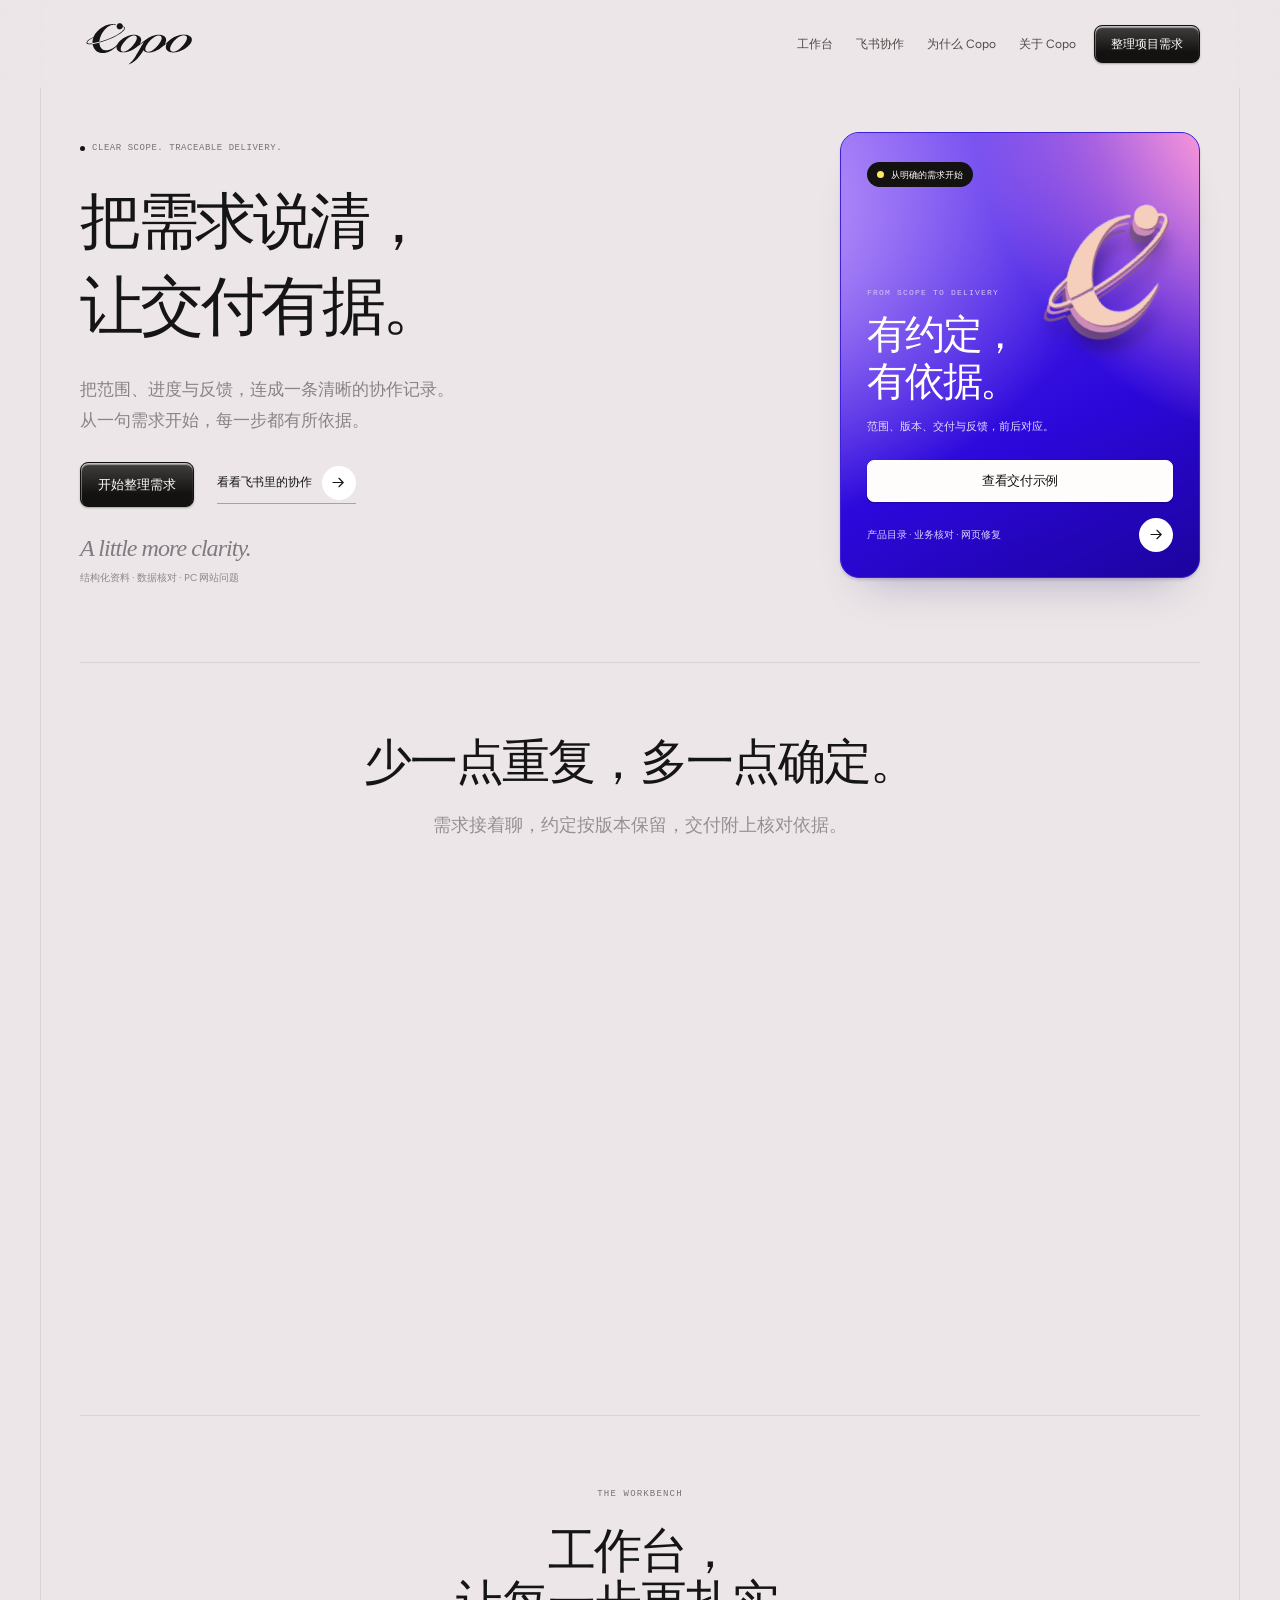
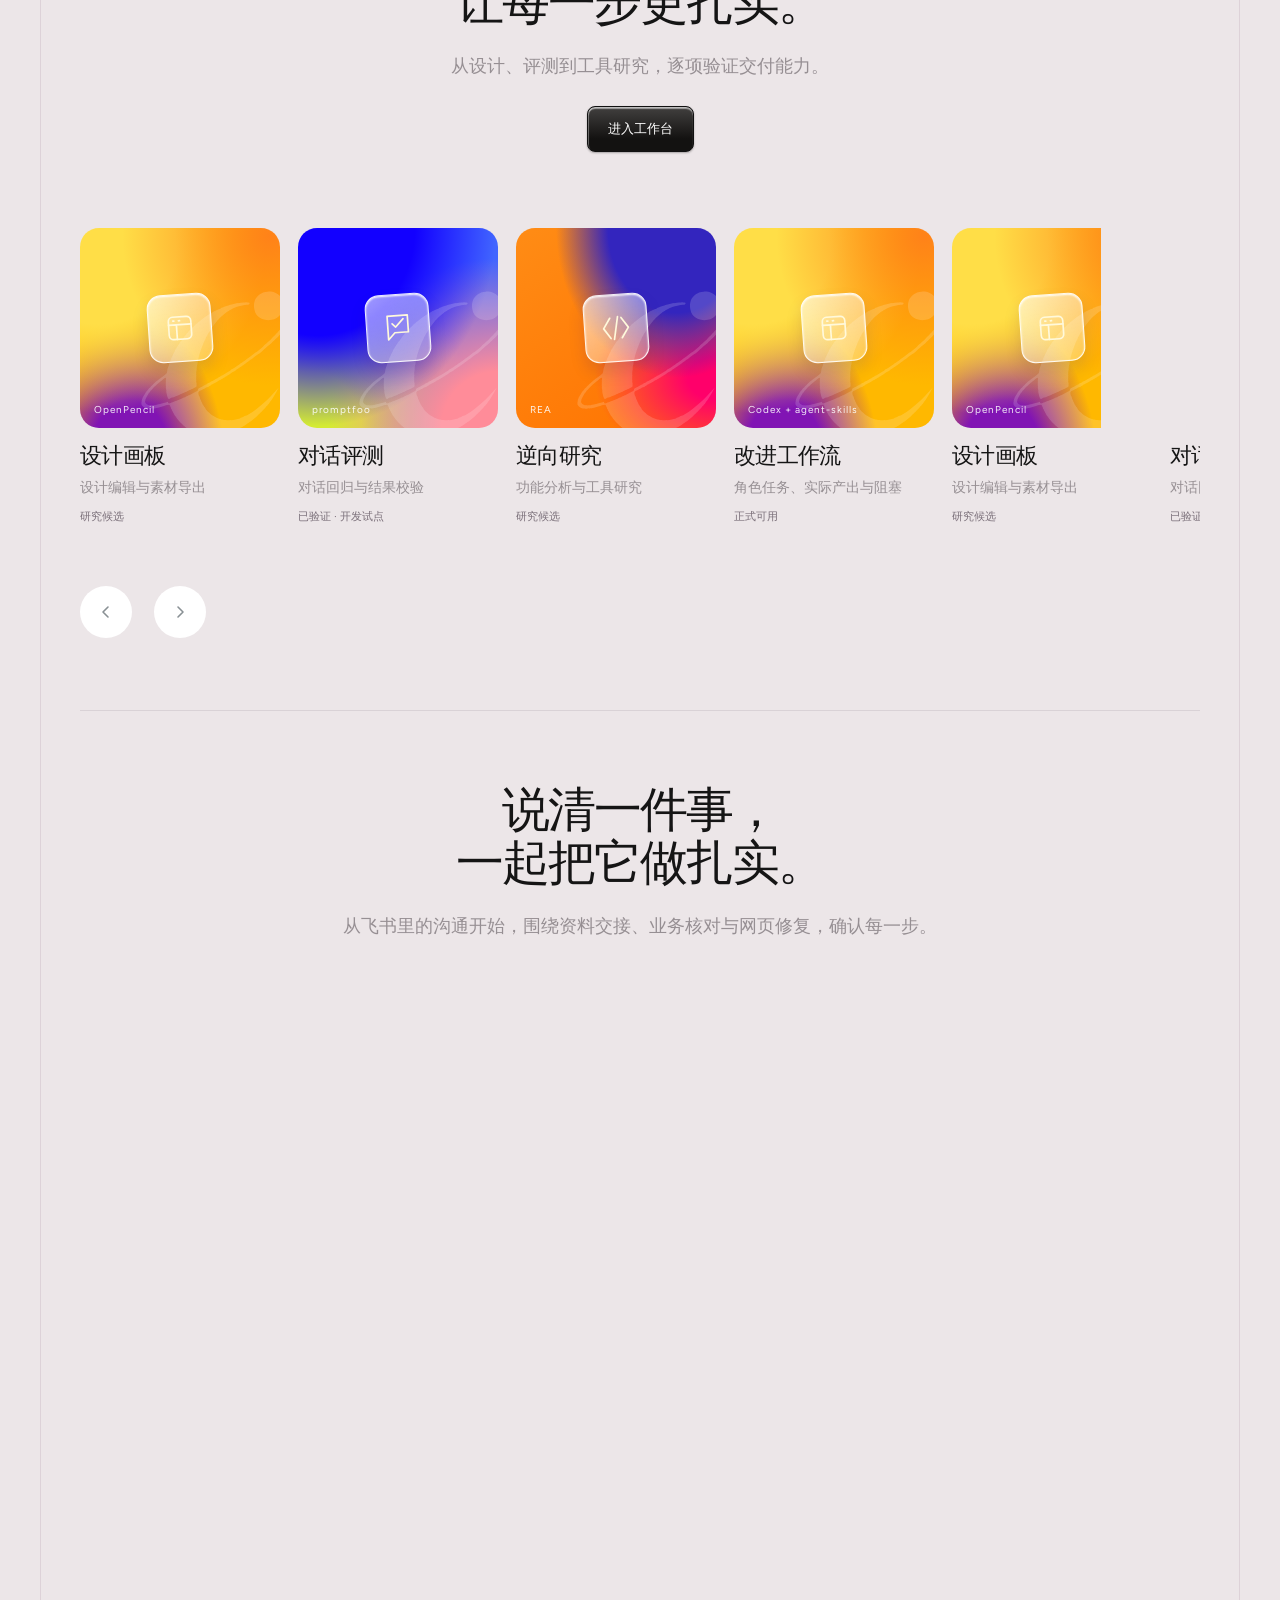
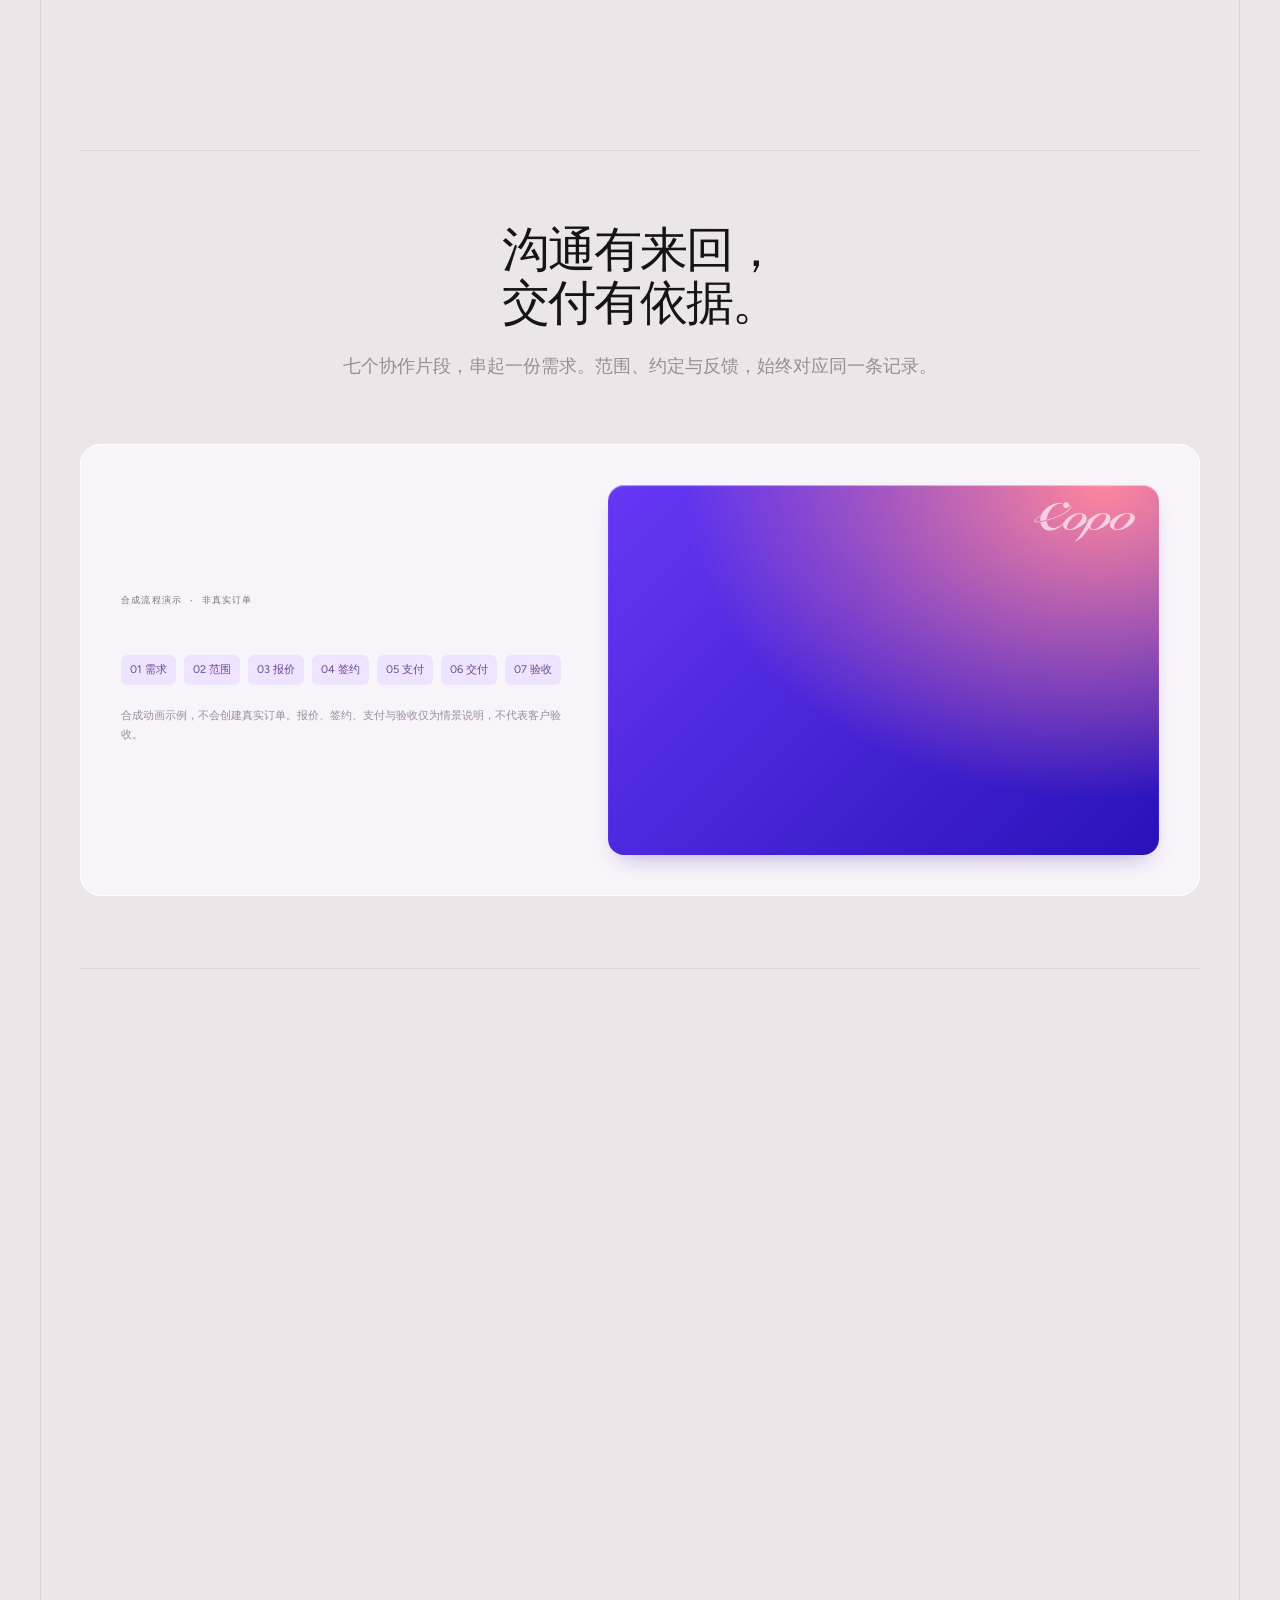
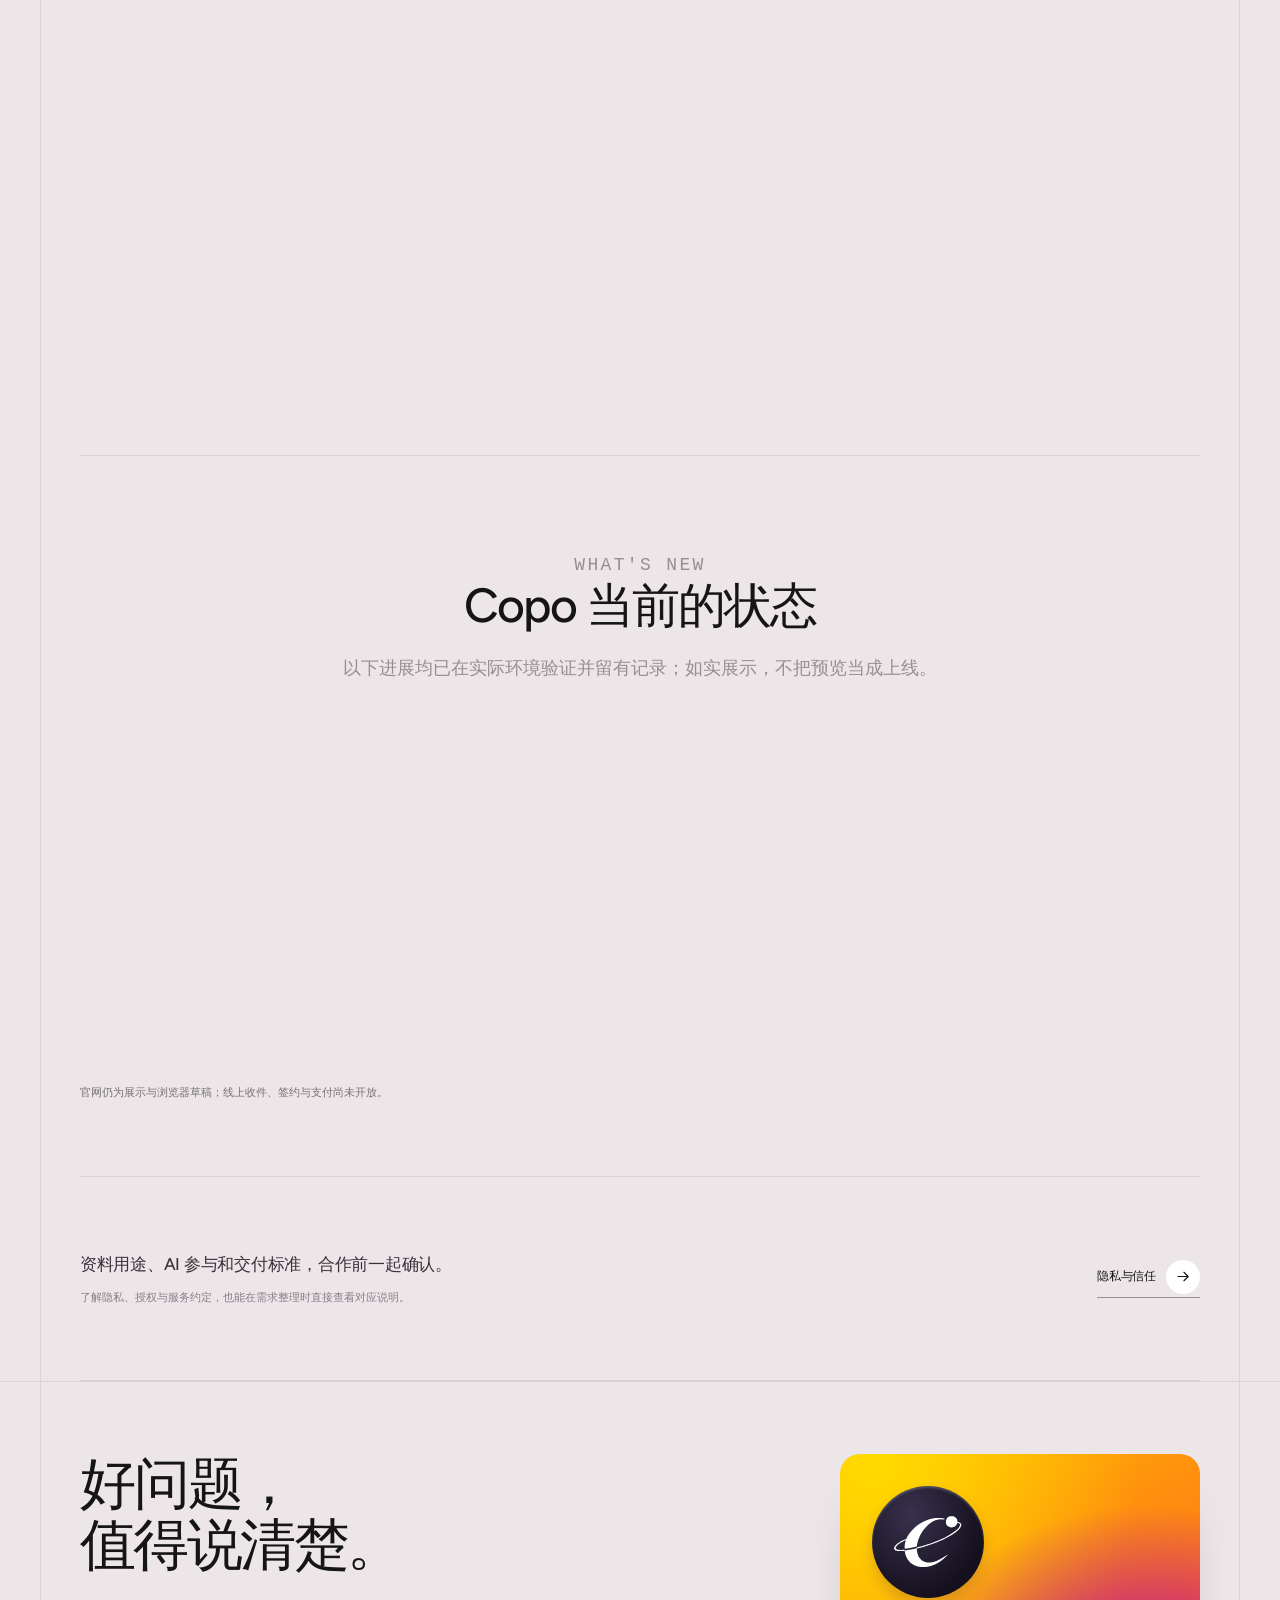
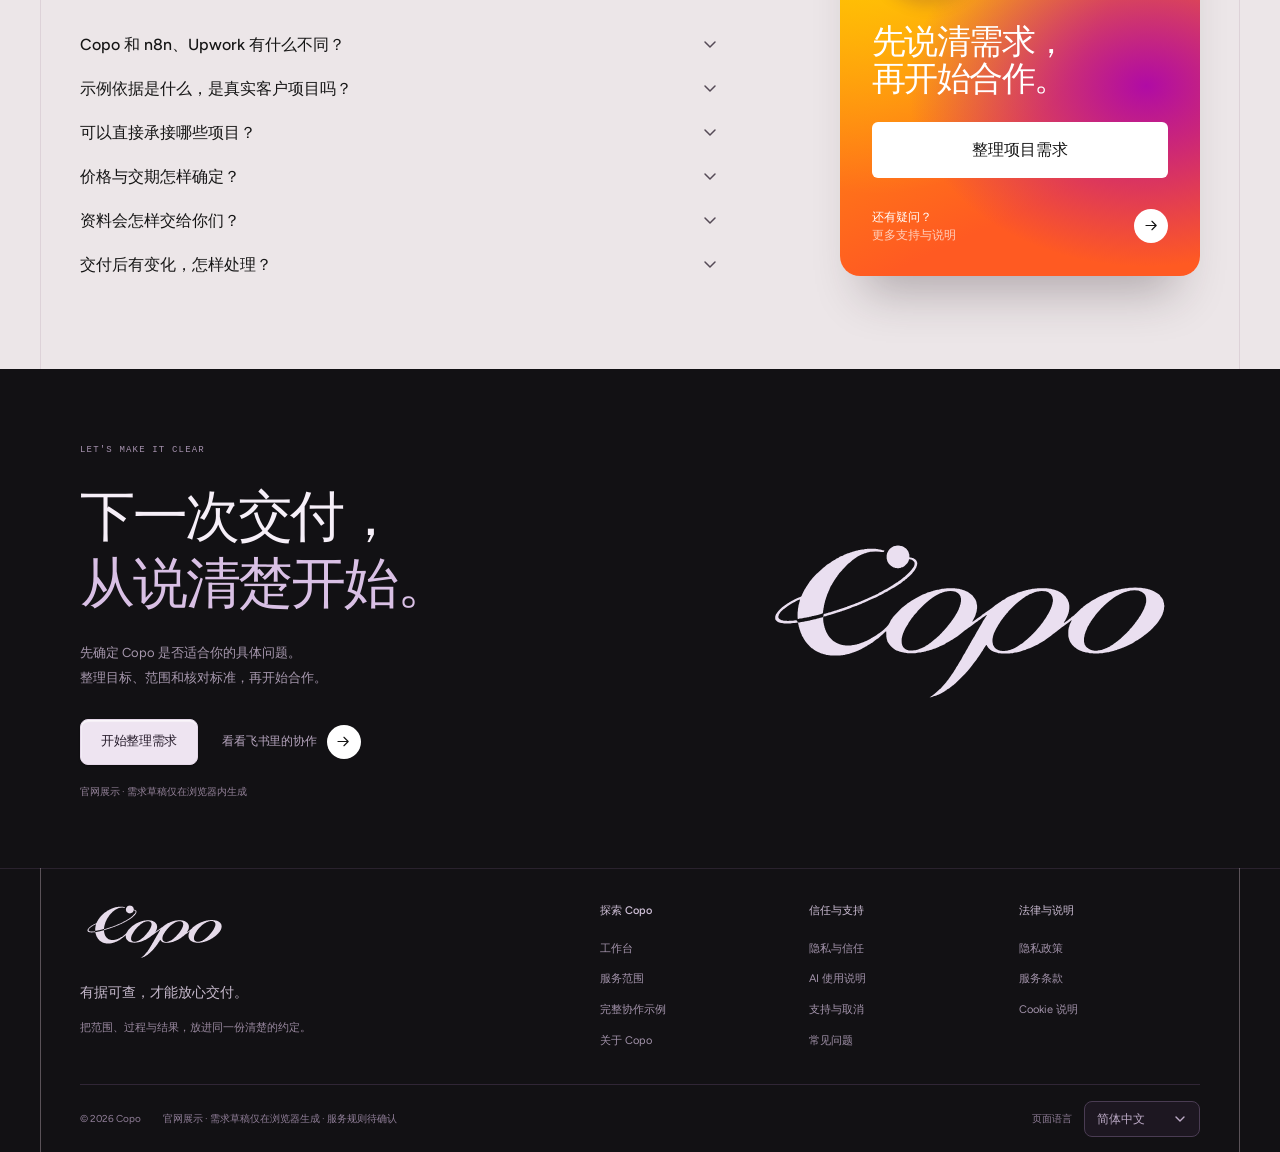
==== commit bb374ff2: "更新 index.html" ====
--- a/docs/index.html
+++ b/docs/index.html
@@ -10,6 +10,7 @@
   <meta http-equiv="Content-Security-Policy" content="default-src 'none'; script-src 'self'; style-src 'self'; font-src data:; img-src 'self'; connect-src 'none'; form-action 'none'; base-uri 'none'; object-src 'none'">
   <title>Copo · 从需求，到可核对的交付</title>
   <link rel="icon" href="favicon.svg?v=lunar-20261014" type="image/svg+xml">
+  <link rel="stylesheet" href="tokens.css">
   <link rel="stylesheet" href="website.css">
   <script src="website-copy.js" defer></script>
   <script src="workbench-catalog.js" defer></script>
--- a/docs/tokens.css
+++ b/docs/tokens.css
@@ -0,0 +1,57 @@
+/* Copo 共享设计令牌 · 唯一源文件（界面重设计方案 §5.1）
+ *
+ * 语义变量只定义名称与回退值；站点主题赋值由各站点主题文件完成：
+ *   - 管理台：life/web/console.css（绿色工具风，值迁移自 style.css）
+ *   - 官网：life/website/website.css（paper/ink 编辑风）
+ *   - 工作台：life/workbench/web/workbench.css（阶段 6 改引本文件）
+ * 路由暴露：管理台 /assets/tokens.css、官网 /tokens.css（白名单）、工作台复用 /assets/tokens.css。
+ * 旧变量名别名仅为兼容期保留；全部页面切换到新层后删除别名块（打磨计划阶段 6）。 */
+
+:root {
+  /* 形状与层次 */
+  --copo-radius: 10px;
+  --copo-radius-lg: 16px;
+  --copo-shadow: 0 10px 32px rgba(32, 46, 43, 0.026);
+
+  /* 字与间距（4/8/12/16/24/32） */
+  --copo-font:
+    -apple-system, BlinkMacSystemFont, "PingFang SC", "Segoe UI",
+    "Microsoft YaHei", sans-serif;
+  --copo-space-1: 4px;
+  --copo-space-2: 8px;
+  --copo-space-3: 12px;
+  --copo-space-4: 16px;
+  --copo-space-5: 24px;
+  --copo-space-6: 32px;
+
+  /* 语义色（回退值=管理台当前值；站点主题文件显式赋值覆盖） */
+  --copo-bg: #f5f6f2;
+  --copo-surface: #ffffff;
+  --copo-ink: #202e2b;
+  --copo-muted: #77807a;
+  --copo-line: #e1e5dc;
+  --copo-accent: #246b54;
+  --copo-accent-soft: #e7f2e9;
+  --copo-ok: #246b54;
+  --copo-warn: #956b27;
+  --copo-danger: #a34d41;
+
+  /* 断点参考（CSS 变量不可用于媒体查询，仅供文档说明）：
+     主断点 900px；管理台次级 560px、宽屏 1600px；官网保留 900/380。 */
+}
+
+/* 兼容别名：旧变量名 → 语义令牌。
+ * 本文件先于旧样式层加载，旧层内同名声明会按原值生效；别名服务于
+ * 只加载新层的改造页（打磨计划阶段 4 起逐页切换）。 */
+:root {
+  --bg: var(--copo-bg);
+  --paper: var(--copo-surface);
+  --ink: var(--copo-ink);
+  --muted: var(--copo-muted);
+  --line: var(--copo-line);
+  --green: var(--copo-accent);
+  --mint: var(--copo-accent-soft);
+  --amber: var(--copo-warn);
+  --red: var(--copo-danger);
+  --shadow: var(--copo-shadow);
+}
--- a/docs/website.css
+++ b/docs/website.css
@@ -57,7 +57,14 @@
 .site-console-link[aria-current="page"] { color: var(--accent); }
 .site-login-link { padding: 8px 4px; font-size: 12px; white-space: nowrap; }
 .site-login-link:hover, .site-login-link[aria-current="page"] { color: var(--accent); text-decoration: underline; text-underline-offset: 5px; }
-.site-login { display: grid; grid-template-columns: minmax(0, 1fr) 420px; gap: 64px; align-items: start; padding-block: 60px 88px; min-height: calc(100vh - 88px); }
+.site-login { display: grid; grid-template-columns: minmax(0, 1fr) 420px; gap: 64px; align-items: start; padding-block: 26px 88px; min-height: calc(100vh - 88px); }
+/* 统一的二级页返回条：内容页由 website.js 注入，登录页写在静态标记里，样式一致。 */
+.page-back { margin: 0; padding-top: 26px; font-size: 13px; }
+.page-back a { display: inline-flex; align-items: center; gap: 8px; color: var(--muted); }
+.page-back a::before { content: "←"; }
+.page-back a:hover { color: var(--ink); }
+.page-back + .inner-hero, .page-back + .legal-hero { padding-top: 40px; }
+.site-login > .page-back { padding-top: 0; margin-bottom: 34px; }
 .site-login-intro h1 { font-size: clamp(36px, 3.6vw, 52px); line-height: 1.4; letter-spacing: -.04em; white-space: pre-line; }
 .site-login-description { max-width: 390px; margin-block: 24px 32px; color: var(--muted); font-size: 15px; line-height: 1.9; }
 .site-login-card { padding: 32px; border: 1px solid var(--line); border-radius: var(--radius); background: #fff; box-shadow: 0 16px 48px #23242f06; }
@@ -1529,6 +1536,9 @@
   .locale-label { margin-left: 0; }
   .locale-label select { min-height: 44px; }
   .inner-hero { padding-block: 40px; }
+  .page-back { padding-top: 16px; }
+  .page-back + .inner-hero, .page-back + .legal-hero { padding-top: 26px; }
+  .site-login > .page-back { margin-bottom: 26px; }
   .inner-hero h1 { font-size: clamp(32px, 7vw, 44px); max-width: none; }
   .inner-hero > p:last-of-type { font-size: 15px; }
   .inner-mark { position: relative; top: auto; right: auto; width: 80px; height: 80px; margin: 24px 0 0 10px; }
@@ -1550,7 +1560,7 @@
   .legal-notice { padding: 20px; gap: 14px; }
   .legal-related { flex-wrap: wrap; }
   .legal-related a { min-height: 44px; }
-  .site-login { padding-block: 36px 48px; min-height: 0; }
+  .site-login { padding-block: 18px 48px; min-height: 0; }
   .site-login-intro h1 { font-size: 34px; }
   .site-login-card { padding: 24px; min-width: 0; }
   .inquiry-dialog { width: calc(100% - 24px); max-width: 600px; max-height: calc(100dvh - 24px); margin: auto; padding: 20px; overflow-y: auto; overscroll-behavior: contain; }
@@ -1797,7 +1807,7 @@
 .workbench-public-tool h3 { font-family: inherit; font-size: 25px; letter-spacing: -.6px; line-height: 1.3; margin: 0 0 10px; }
 .workbench-public-tool p { font-size: 14px; line-height: 1.65; margin: 0 0 22px; color: var(--tool-ink); }
 .workbench-public-stage { display: inline-block; border-radius: 20px; padding: 5px 9px; background: #ffffff70; color: var(--tool-ink); font-size: 11px; line-height: 1.4; }
-.workbench-marquee:hover .workbench-marquee-track, .workbench-marquee:focus-within .workbench-marquee-track, .workbench-marquee:active .workbench-marquee-track { animation-play-state: paused; }
+.workbench-marquee:hover .workbench-marquee-track, .workbench-marquee:focus-within .workbench-marquee-track, .workbench-marquee:active .workbench-marquee-track, .workbench-showcase.is-paused .workbench-marquee-track { animation-play-state: paused; }
 @keyframes workbench-drift { to { transform: translateX(-50%); } }
 @media (max-width: 760px) {
   .workbench-showcase { padding-block: 24px 32px; }
@@ -1923,9 +1933,10 @@
 .locale-label select { appearance: none; -webkit-appearance: none; min-width: 116px; padding: 9px 34px 9px 12px; font: 12px/1.4 var(--display-sans); background-image: none; }
 .locale-chevron { pointer-events: none; position: absolute; inset-inline-end: 12px; top: 50%; width: 16px; height: 16px; transform: translateY(-50%); }
 
-/* The reference's carousel uses 200px square art, 32px pitch gap, 500ms ease, no autoplay. */
-.feature-carousel-window, .workbench-marquee { overflow: hidden; padding: 0; }
-.modules-section .feature-grid, .workbench-marquee-track { display: flex; width: max-content; gap: 32px; animation: none; transition: transform 500ms ease; align-items: flex-start; }
+/* The reference's carousel uses 200px square art, 32px pitch gap, 500ms ease, no autoplay.
+   The workbench marquee keeps its drifting loop and scrollable window. */
+.feature-carousel-window { overflow: hidden; padding: 0; }
+.modules-section .feature-grid { display: flex; width: max-content; gap: 32px; animation: none; transition: transform 500ms ease; align-items: flex-start; }
 .modules-section .feature-module, .workbench-public-tool { flex: 0 0 200px; width: 200px; min-width: 0; padding: 0; border: 0; border-radius: 0; background: transparent; color: #151515; box-shadow: none; }
 .modules-section .module-art, .workbench-tool-top { width: 200px; height: 200px; aspect-ratio: 1; border: 0; border-radius: 19px; box-shadow: none; isolation: isolate; }
 .modules-section .module-copy { padding: 16px 0 0; }
@@ -2263,3 +2274,52 @@
   body[data-page="home"] .faq-list summary { font-size: 15px; }
   .faq-contact-card { width: 100%; max-width: 360px; justify-self: center; padding: 28px; }
 }
+
+/* Homepage current-status strip: mirrors the trust-note border language. */
+.status-section { padding-block: 26px 64px; border-top: 1px solid var(--line); }
+.status-section .module-overview { margin-bottom: 10px; }
+.status-section h2 { font-size: clamp(28px, 4vw, 40px); }
+.status-section .module-overview p { font-size: 13px; color: var(--muted); line-height: 1.9; max-width: 560px; }
+.status-list { list-style: none; margin: 22px 0 0; padding: 0; }
+.status-list li { display: grid; grid-template-columns: 120px 1fr; gap: 26px; align-items: start; border-bottom: 1px solid var(--line); padding-block: 22px; }
+.status-list time { font-size: 11px; letter-spacing: .06em; color: var(--muted); padding-top: 7px; }
+.status-list h3 { font-size: 17px; font-weight: 500; letter-spacing: -.01em; margin: 0 0 7px; }
+.status-list p { font-size: 13px; line-height: 1.9; color: var(--muted); max-width: 640px; margin: 0; }
+.status-note { font-size: 11px; color: var(--muted); line-height: 1.9; margin-top: 20px; }
+@media (max-width: 640px) { .status-list li { grid-template-columns: 1fr; gap: 6px; } .status-list time { padding-top: 0; } }
+
+/* Two-step inquiry dialog: structured draft first, then a guided hand-off. */
+.inquiry-dialog .inquiry-step-label { font-size: 10px; font-weight: 500; letter-spacing: .14em; color: #8c798f; margin: 18px 0 12px; }
+.inquiry-dialog .inquiry-fields { display: grid; gap: 13px; }
+.inquiry-next { margin-top: 20px; padding: 20px; border: 1px solid #dccfe0; border-radius: 16px; background: #fffafd; }
+.inquiry-next h3 { font-size: 16px; font-weight: 600; letter-spacing: -.01em; margin: 0 0 14px; }
+.inquiry-next ol { list-style: none; margin: 0; padding: 0; display: grid; gap: 13px; }
+.inquiry-next li { display: flex; gap: 13px; align-items: flex-start; }
+.inquiry-next-step { display: grid; place-items: center; flex: 0 0 26px; width: 26px; height: 26px; border-radius: 50%; background: #261f2a; color: #f9f5f9; font-size: 12px; }
+.inquiry-next strong { font-size: 13px; font-weight: 600; }
+.inquiry-next p { font-size: 12px; line-height: 1.7; color: #6d5c71; margin: 3px 0 0; }
+.inquiry-next-actions { display: flex; gap: 10px; align-items: center; flex-wrap: wrap; margin-top: 16px; }
+.inquiry-next-actions .button { padding: 10px 14px; min-height: 42px; font-size: 11px; }
+.inquiry-next-pending { font-size: 11px; color: #8c798f; line-height: 1.7; margin: 0; }
+@media (max-width: 560px) { .inquiry-dialog { padding: 20px; } .inquiry-next { padding: 16px; } }
+
+/* 共享语义令牌赋值（唯一源 life/shared/tokens.css；界面重设计方案 §5.1）。
+ * 官网 paper/ink 编辑风；取生效覆盖块（上文 Editorial refinement）的现值。
+ * --radius 22px 为官网主题覆盖（工作台用 16px），漂移即差异而非缺陷，
+ * 逐主题显式声明。语言选择不推定币种或地区规则。 */
+:root {
+  --copo-bg: #ece6e8;
+  --copo-surface: #e5dfe2;
+  --copo-ink: #151515;
+  --copo-muted: #777277;
+  --copo-line: #d9d2d6;
+  --copo-accent: #4821be;
+  --copo-accent-soft: #e9e0fb;
+  --copo-ok: #246b54;
+  --copo-warn: #956b27;
+  --copo-danger: #a34d41;
+  --copo-radius: 22px;
+  --copo-radius-lg: 22px;
+  --copo-font: "Avenir Next", "Helvetica Neue", "PingFang SC", "Microsoft YaHei", sans-serif;
+  --copo-font-display: "Baskerville", "Iowan Old Style", "Noto Serif CJK SC", "Noto Serif SC", "Songti SC", "STSong", Georgia, serif;
+}
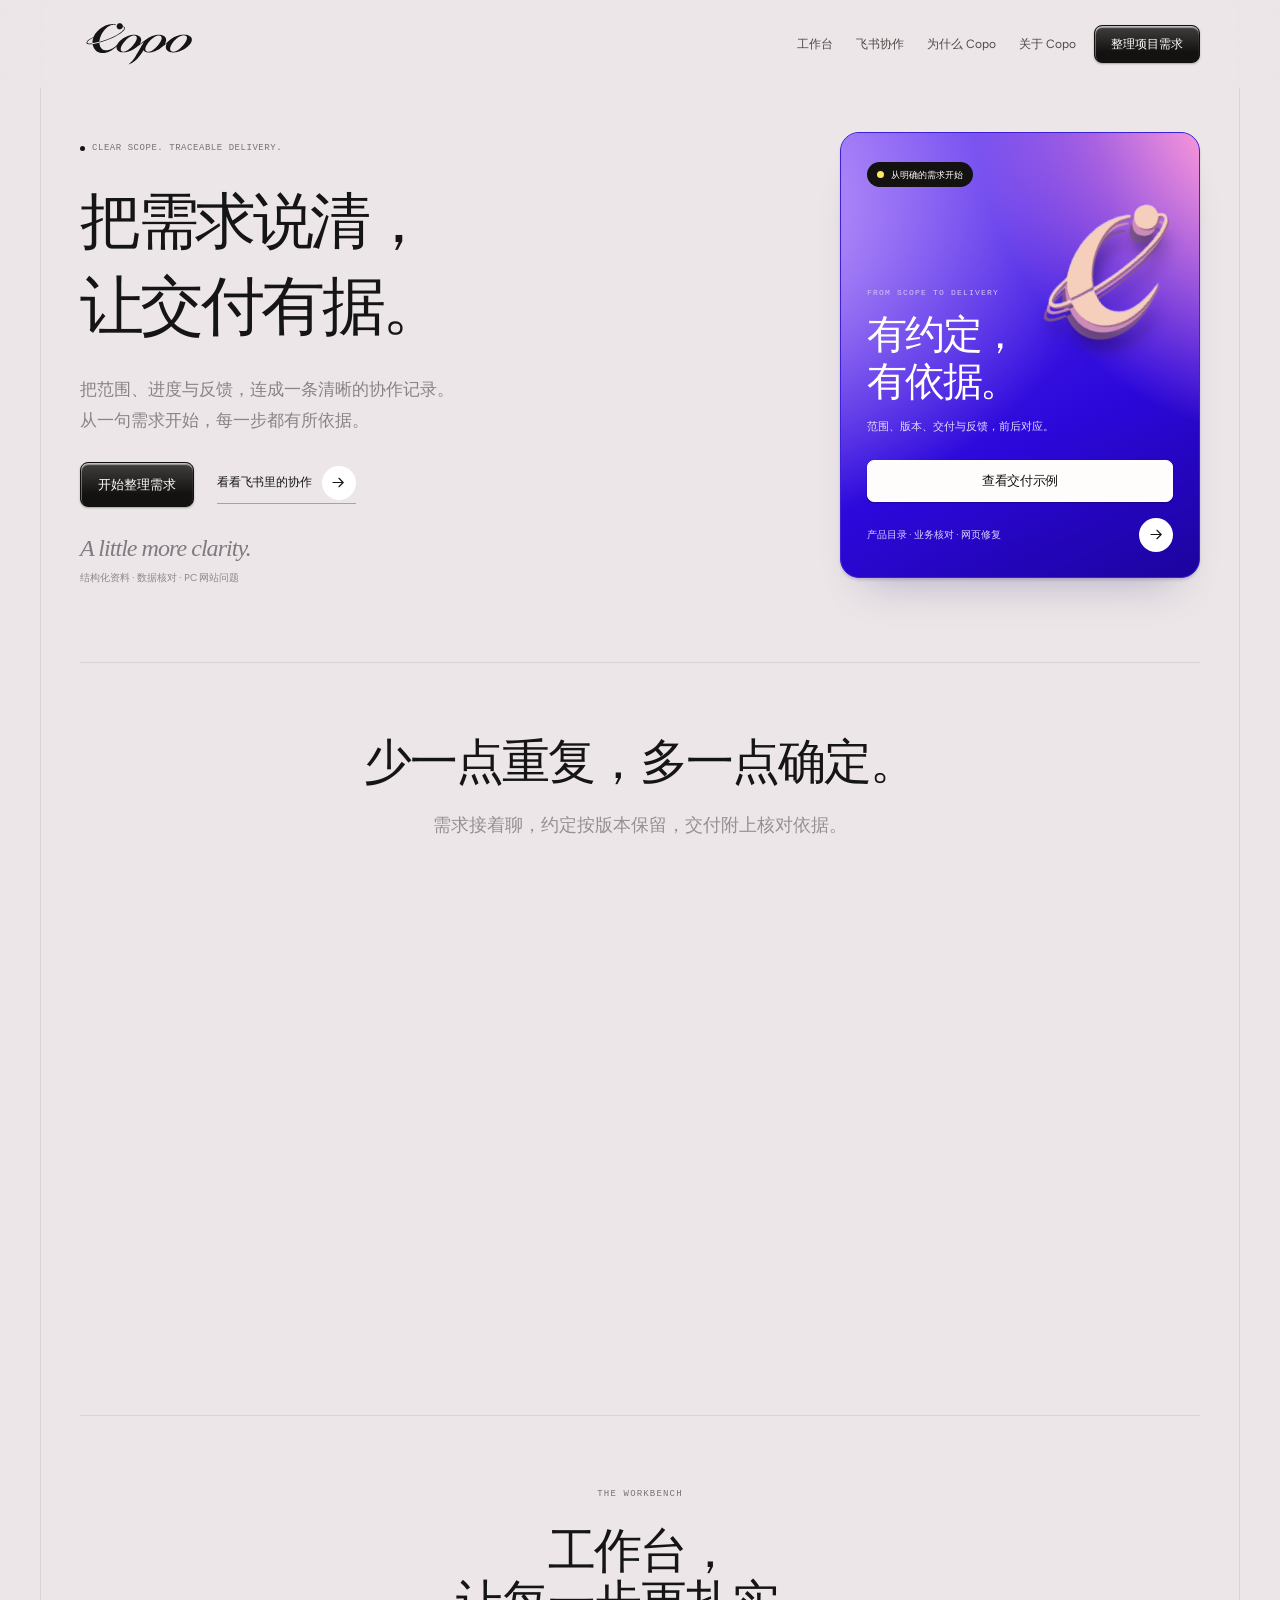
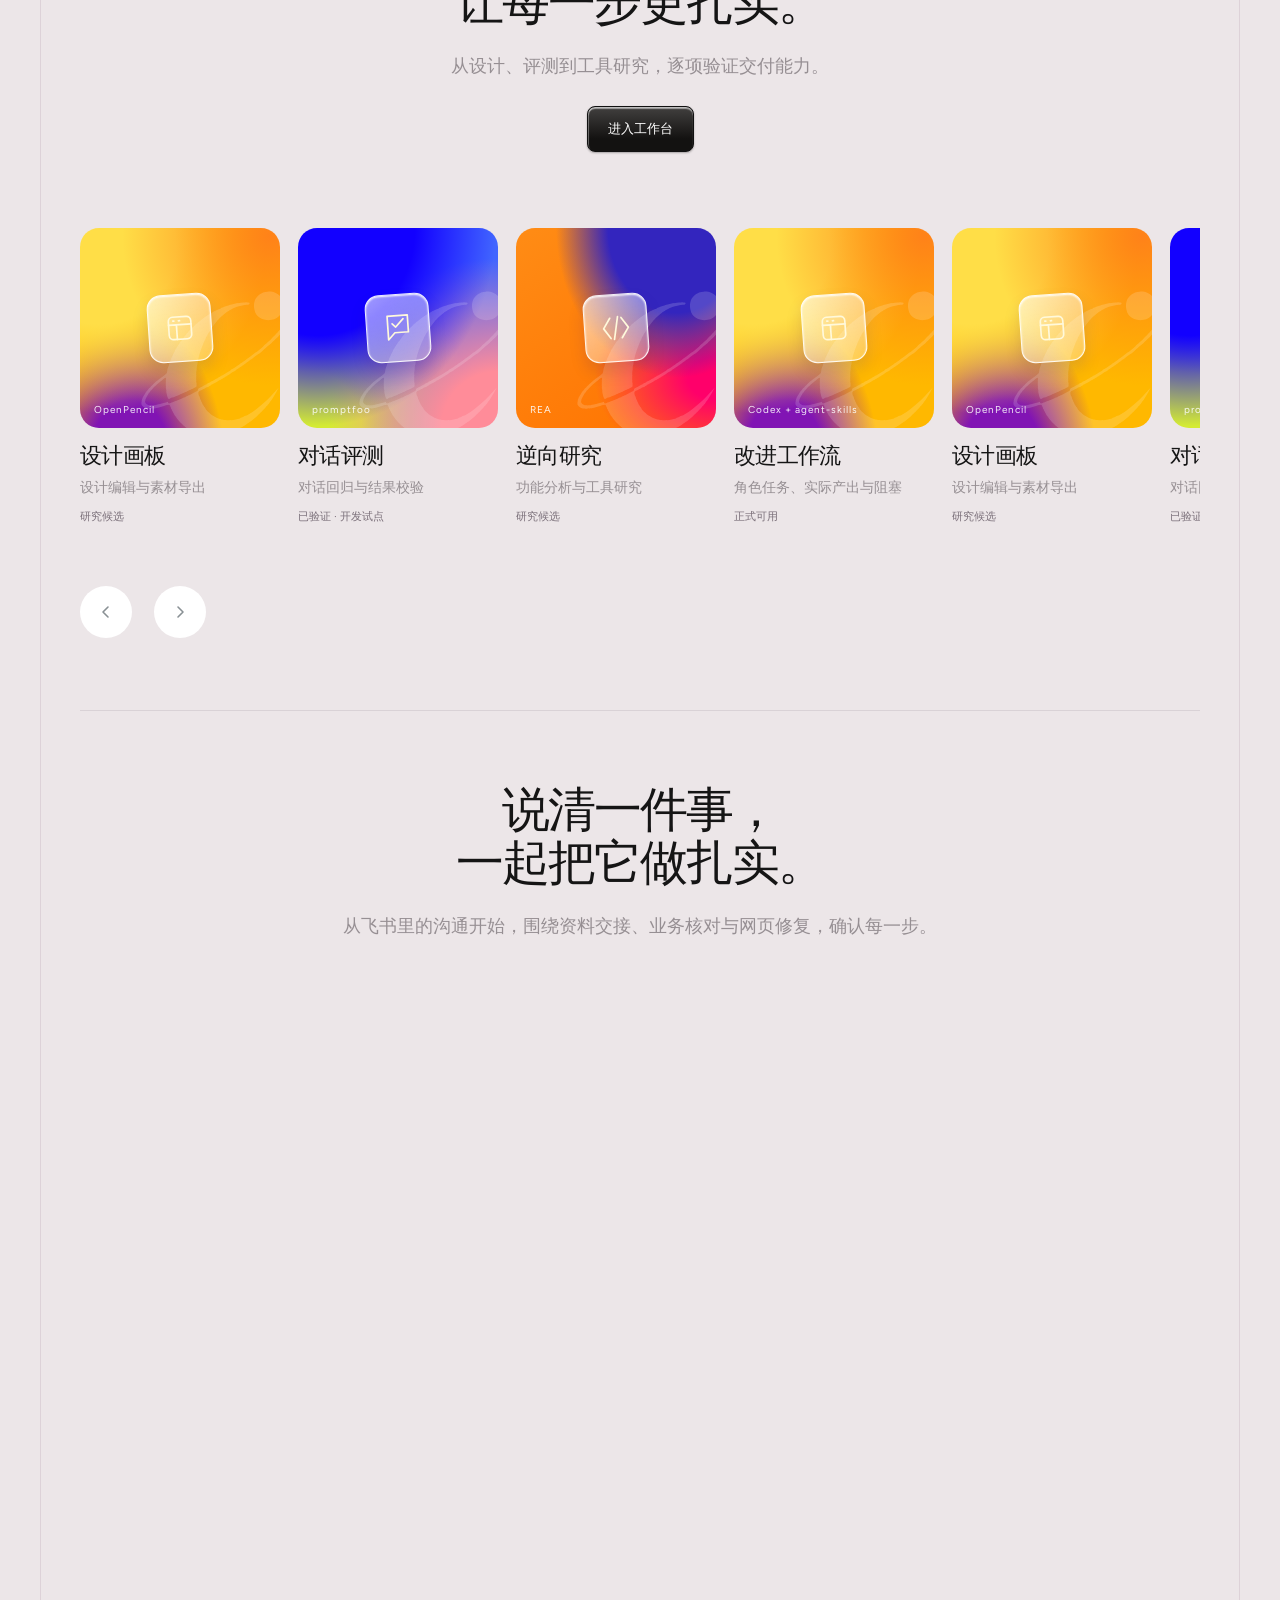
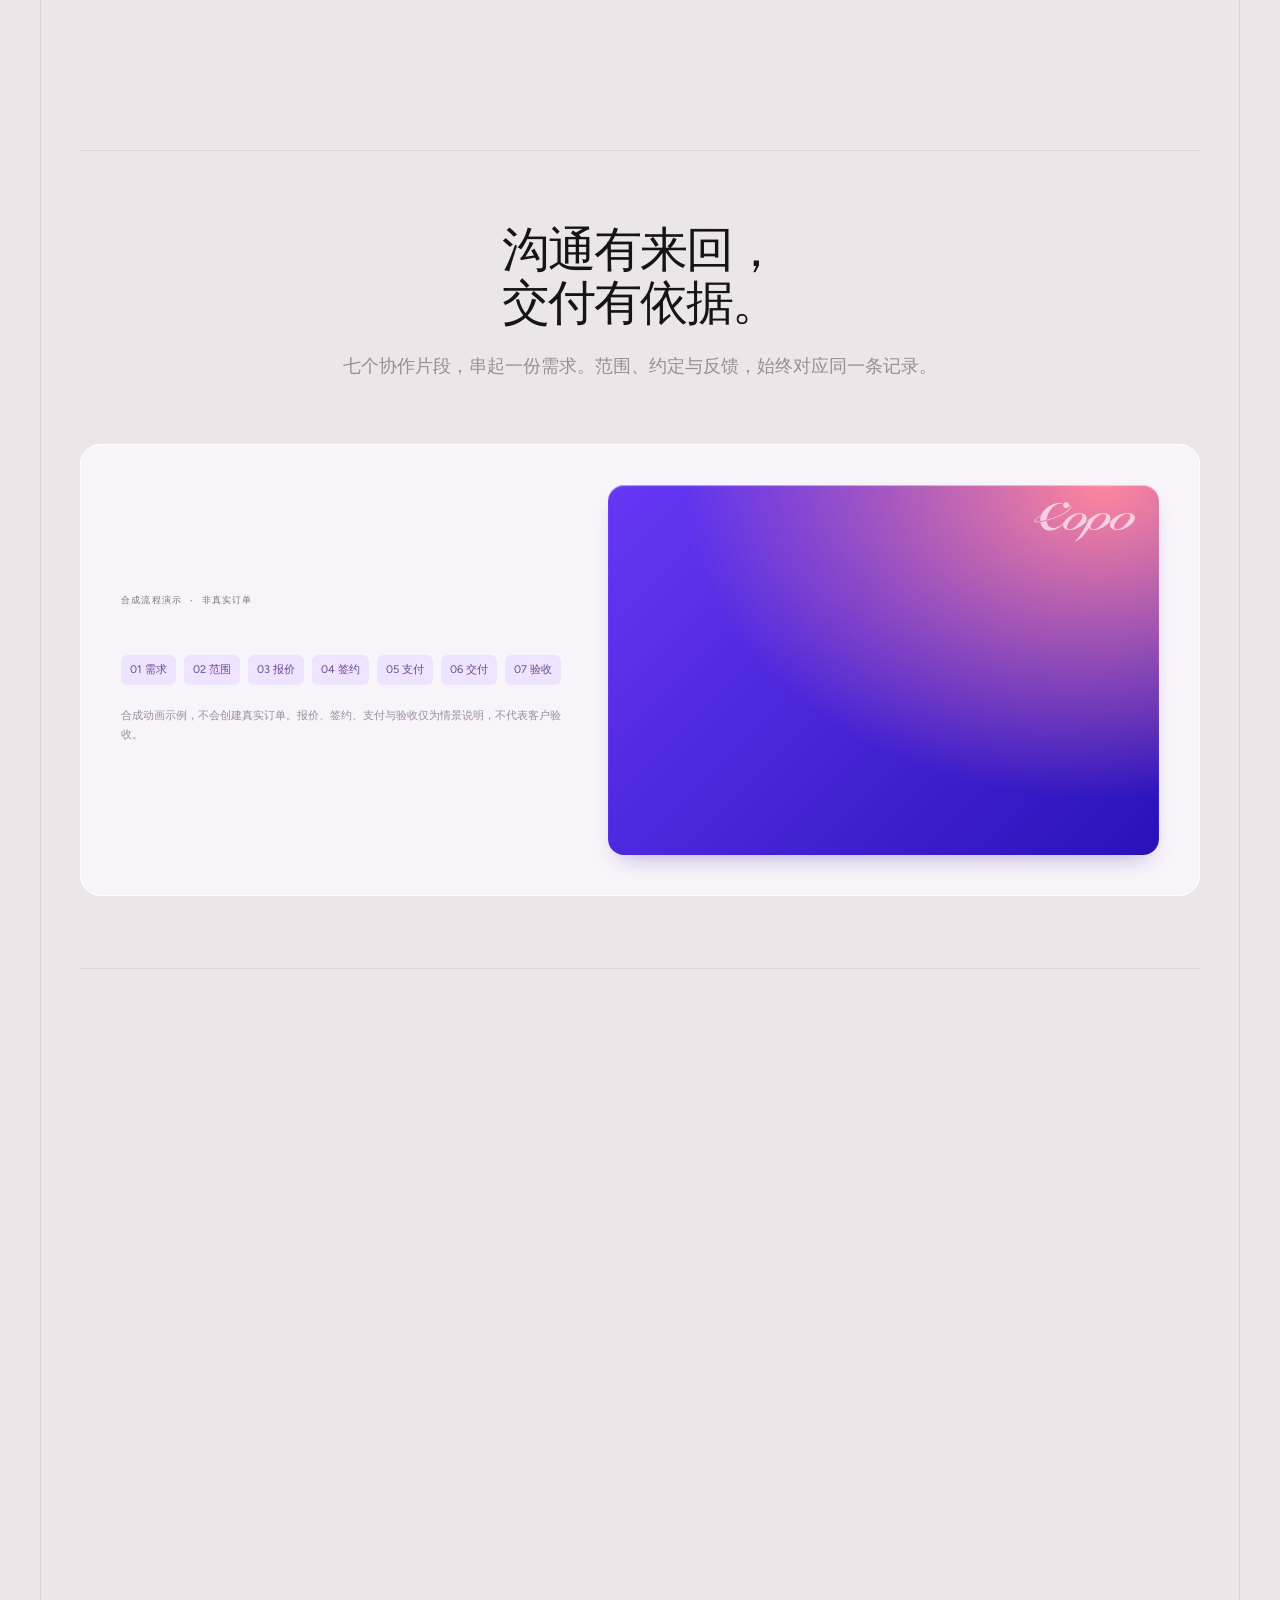
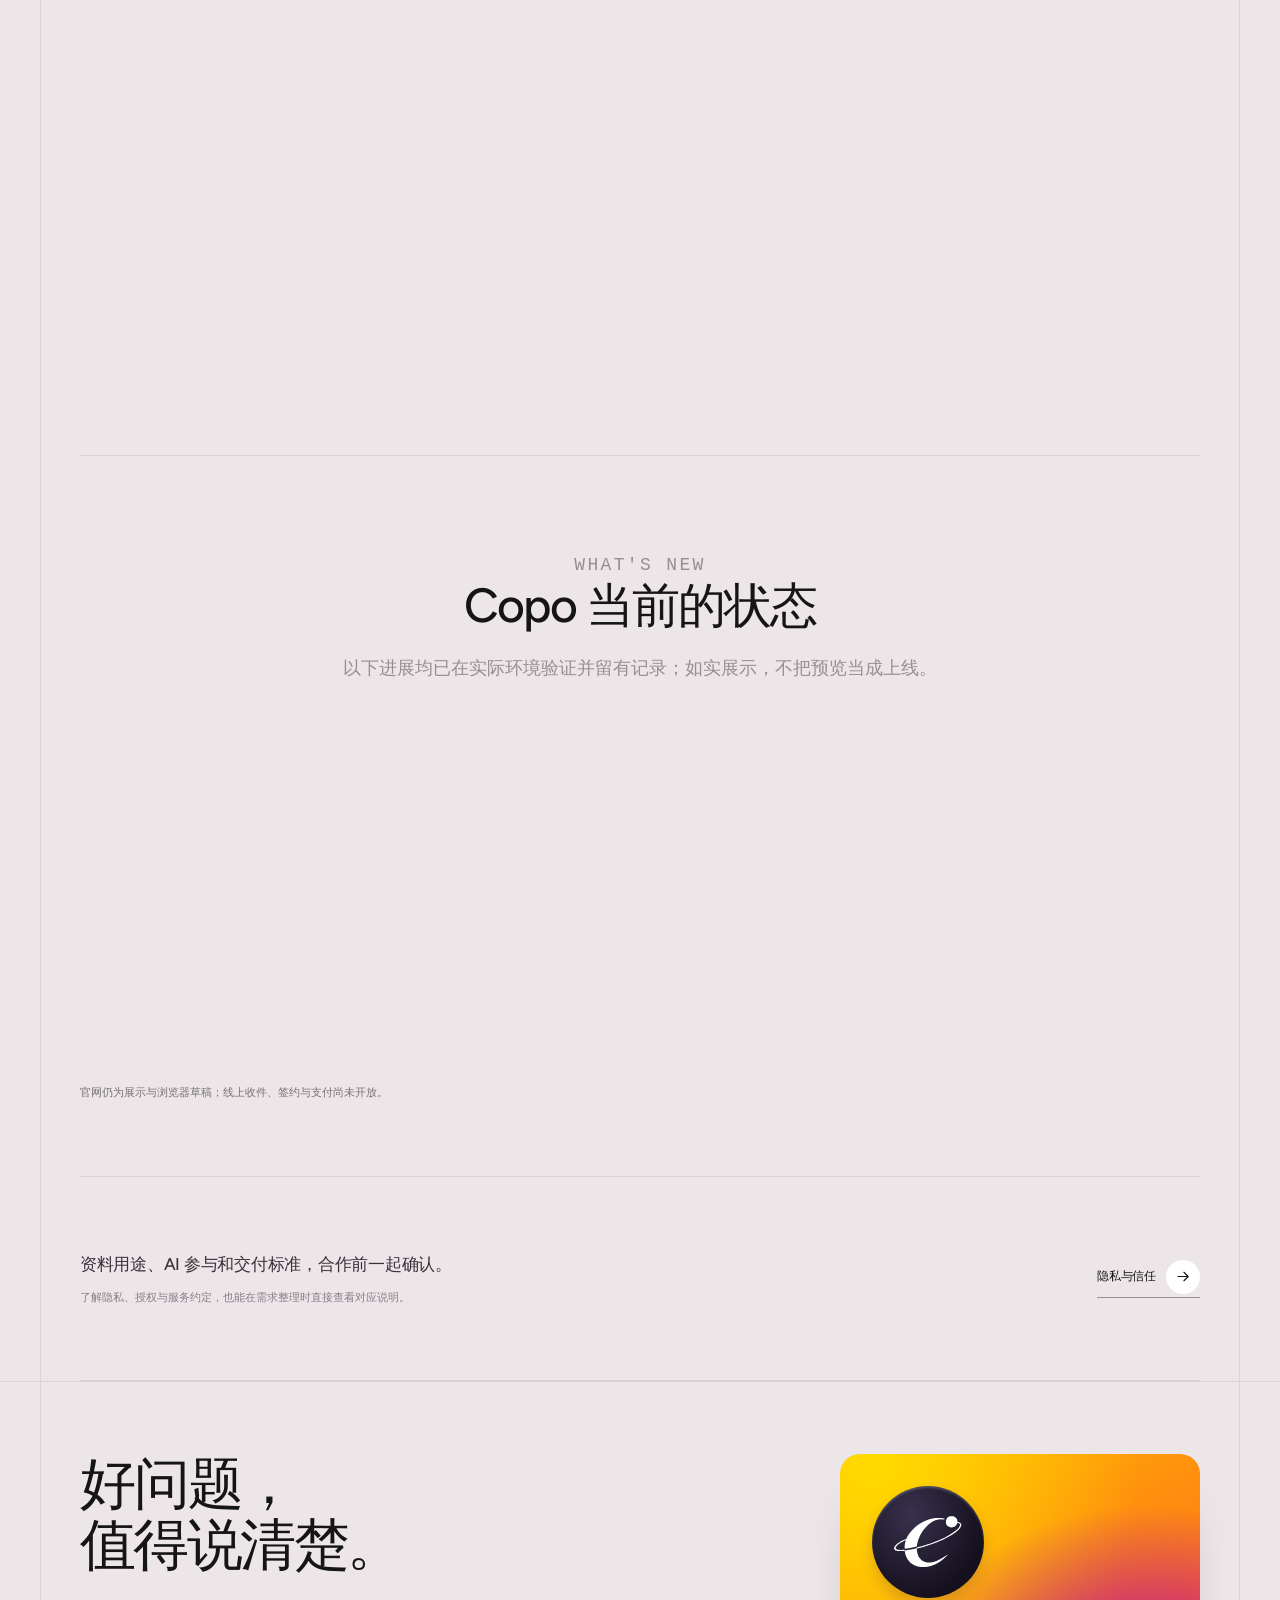
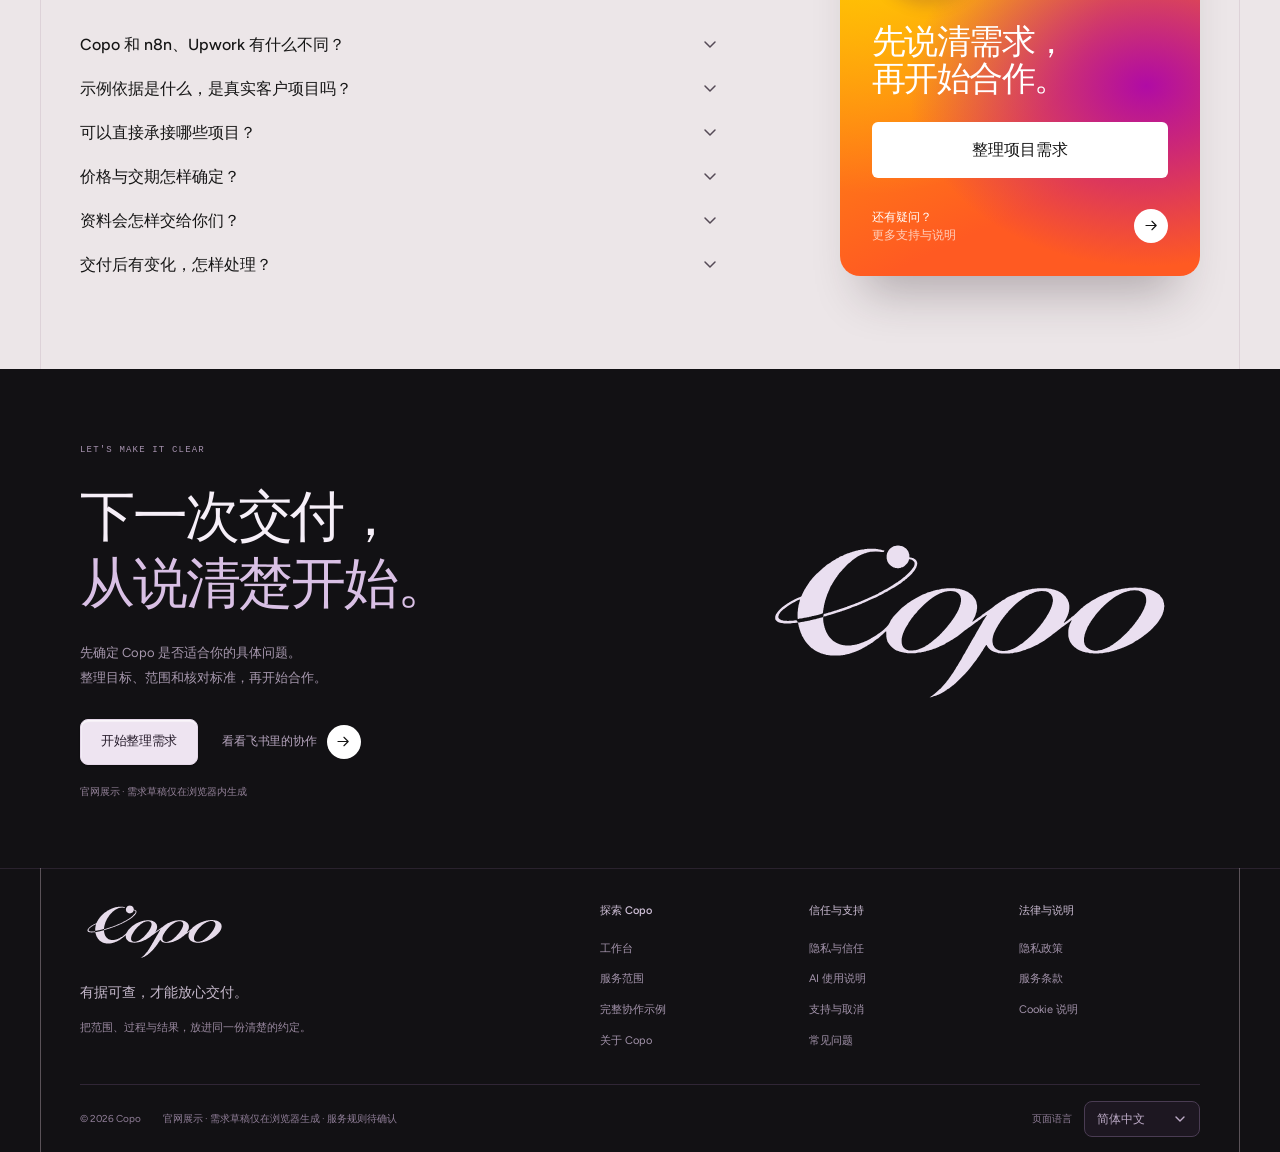
==== commit a10d6b87: "preview: index.html" ====
--- a/docs/index.html
+++ b/docs/index.html
@@ -15,6 +15,10 @@
   <script src="website-copy.js" defer></script>
   <script src="workbench-catalog.js" defer></script>
   <script src="website.js" defer></script>
+  <script src="robot.js" defer></script>
+  <link rel="stylesheet" href="robot-motion.css">
+  <script src="robot-motion.js" defer></script>
+  <script src="website-robot.js" defer></script>
 </head>
 <body data-surface="public" data-page="home">
   <a class="skip-link" href="#main">跳到主要内容</a>
